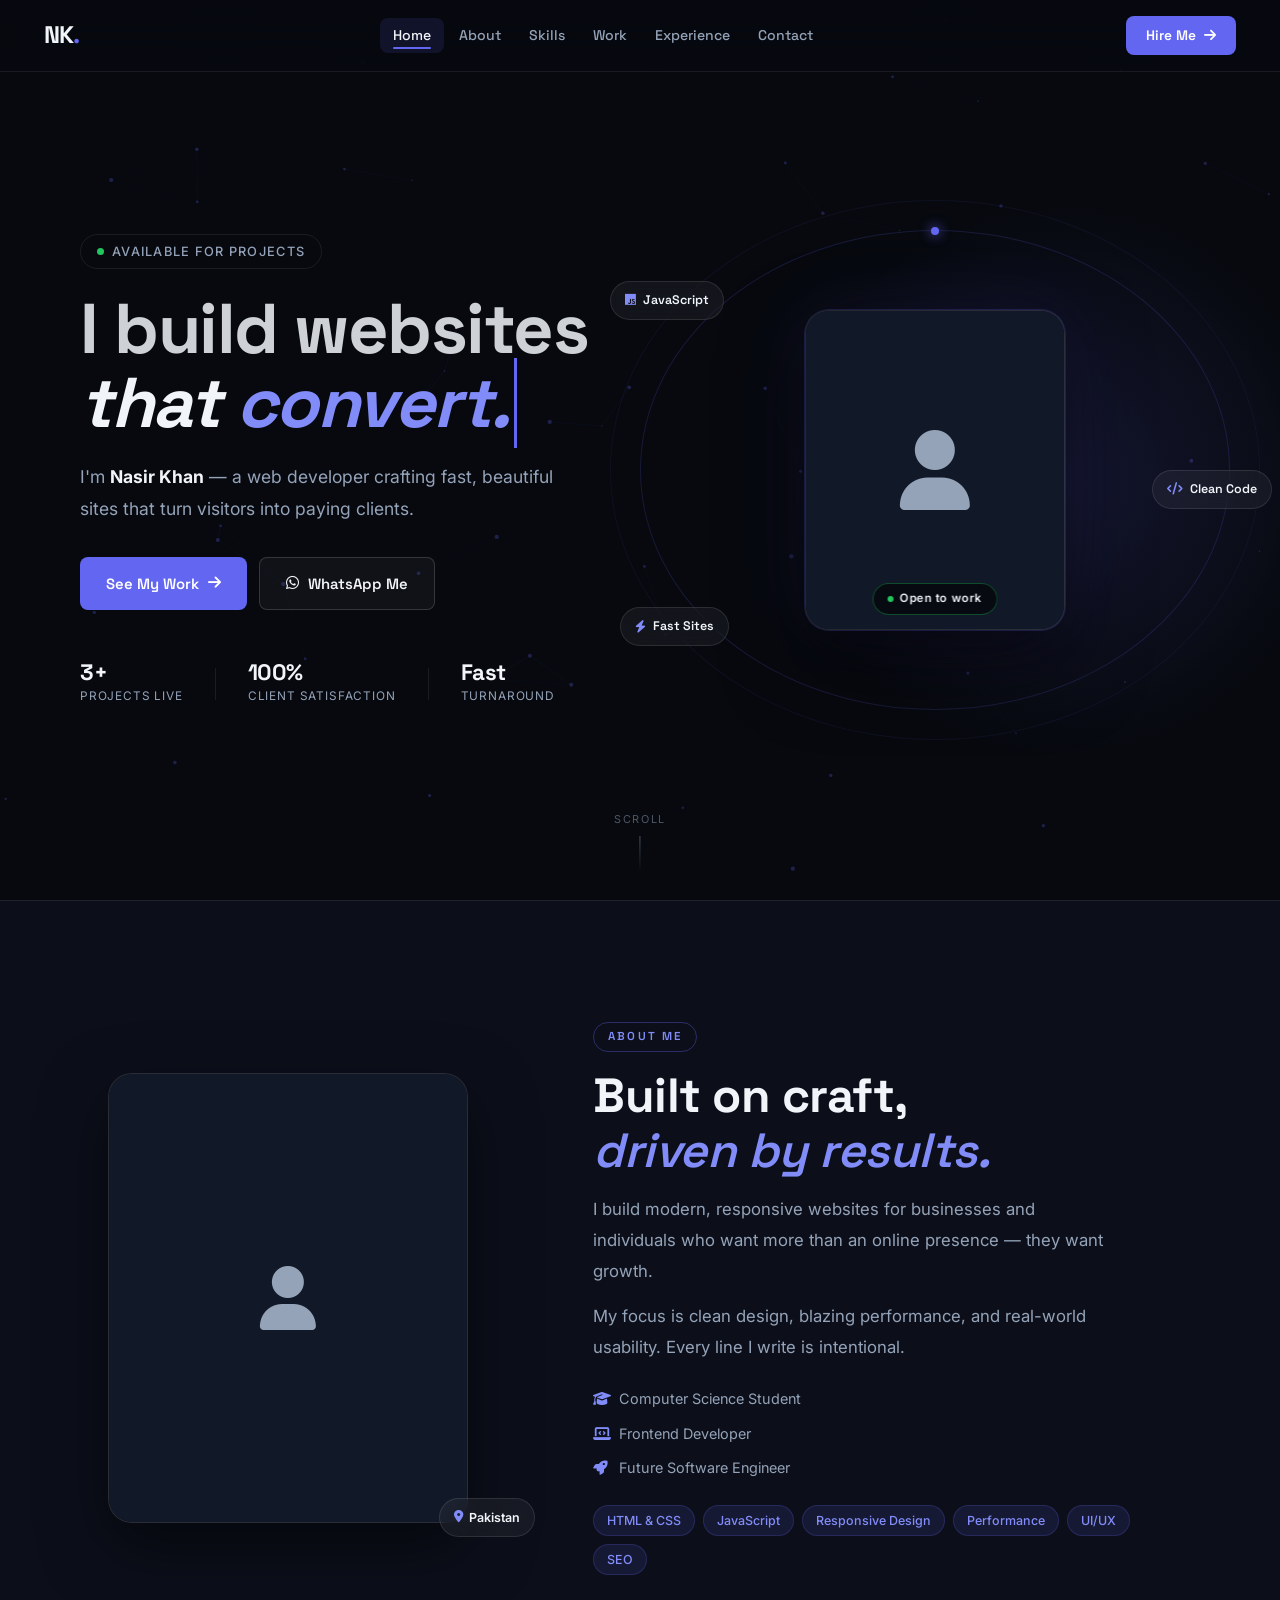
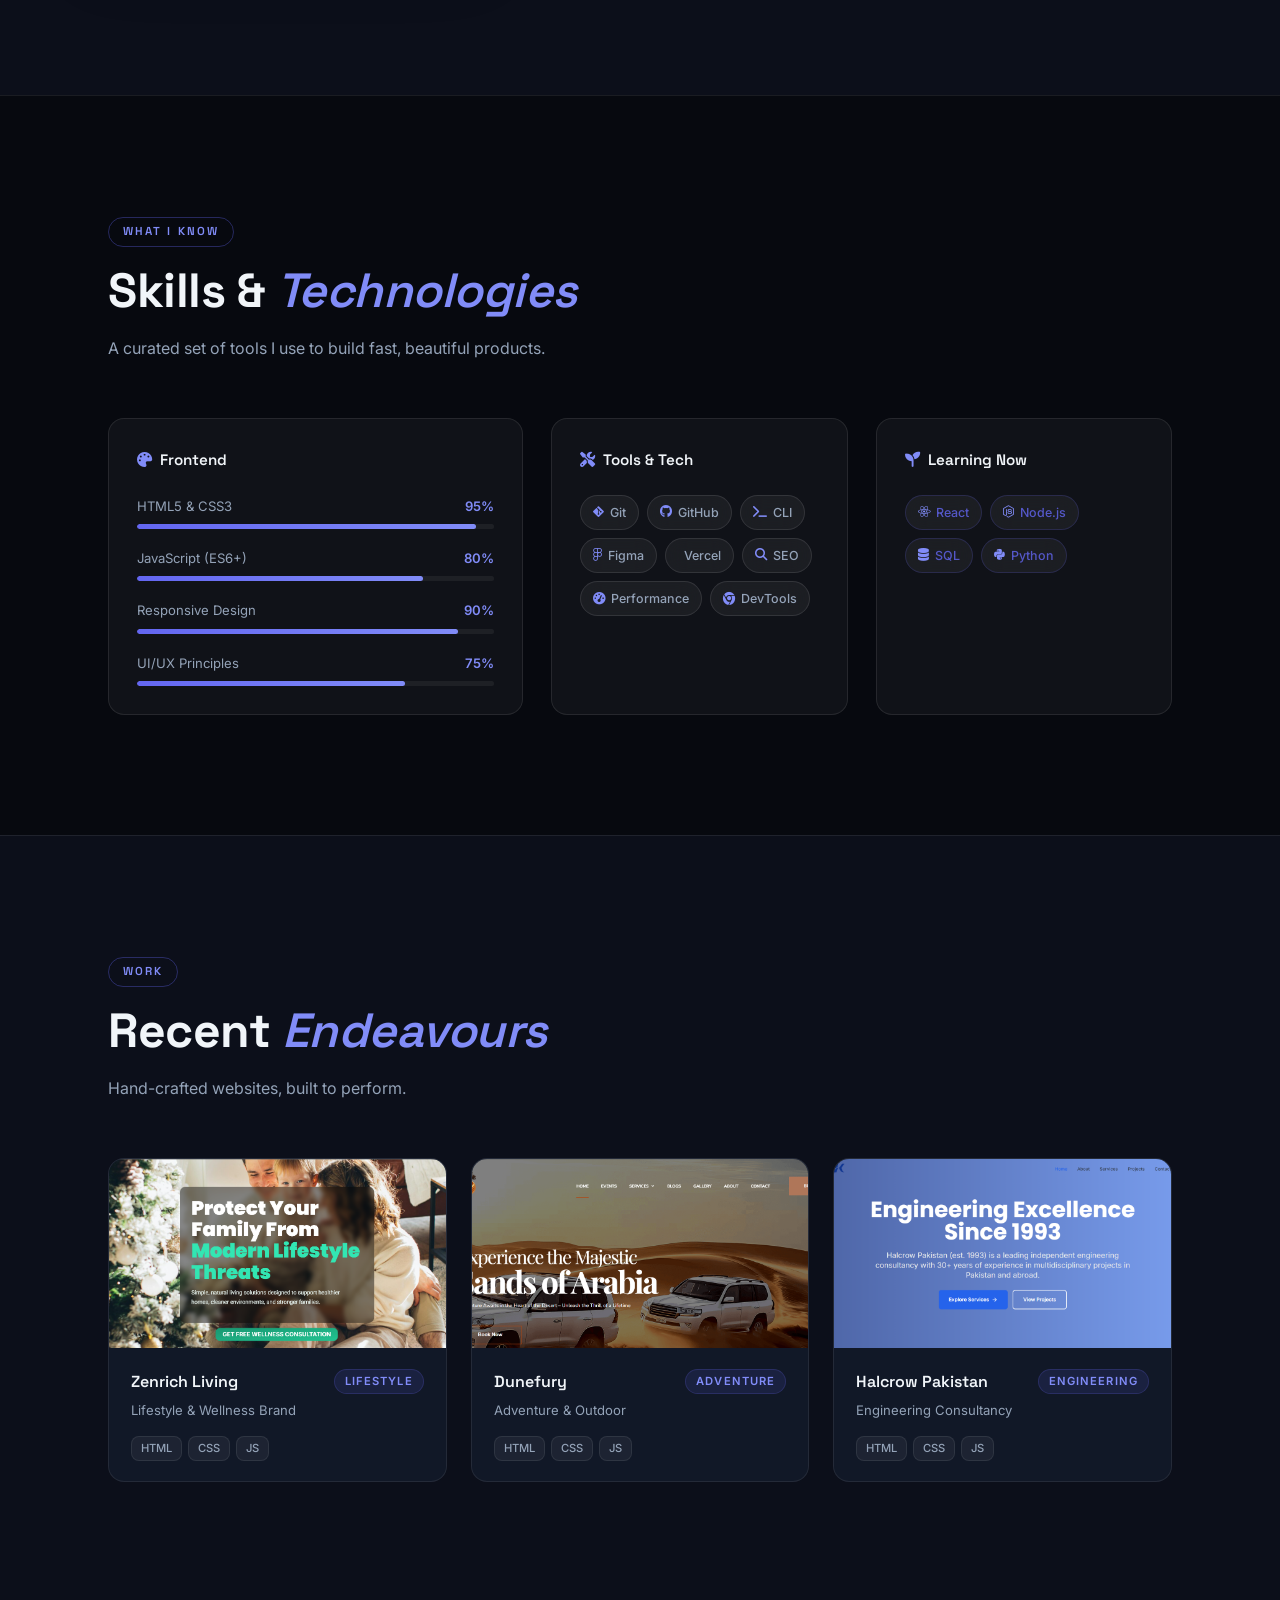
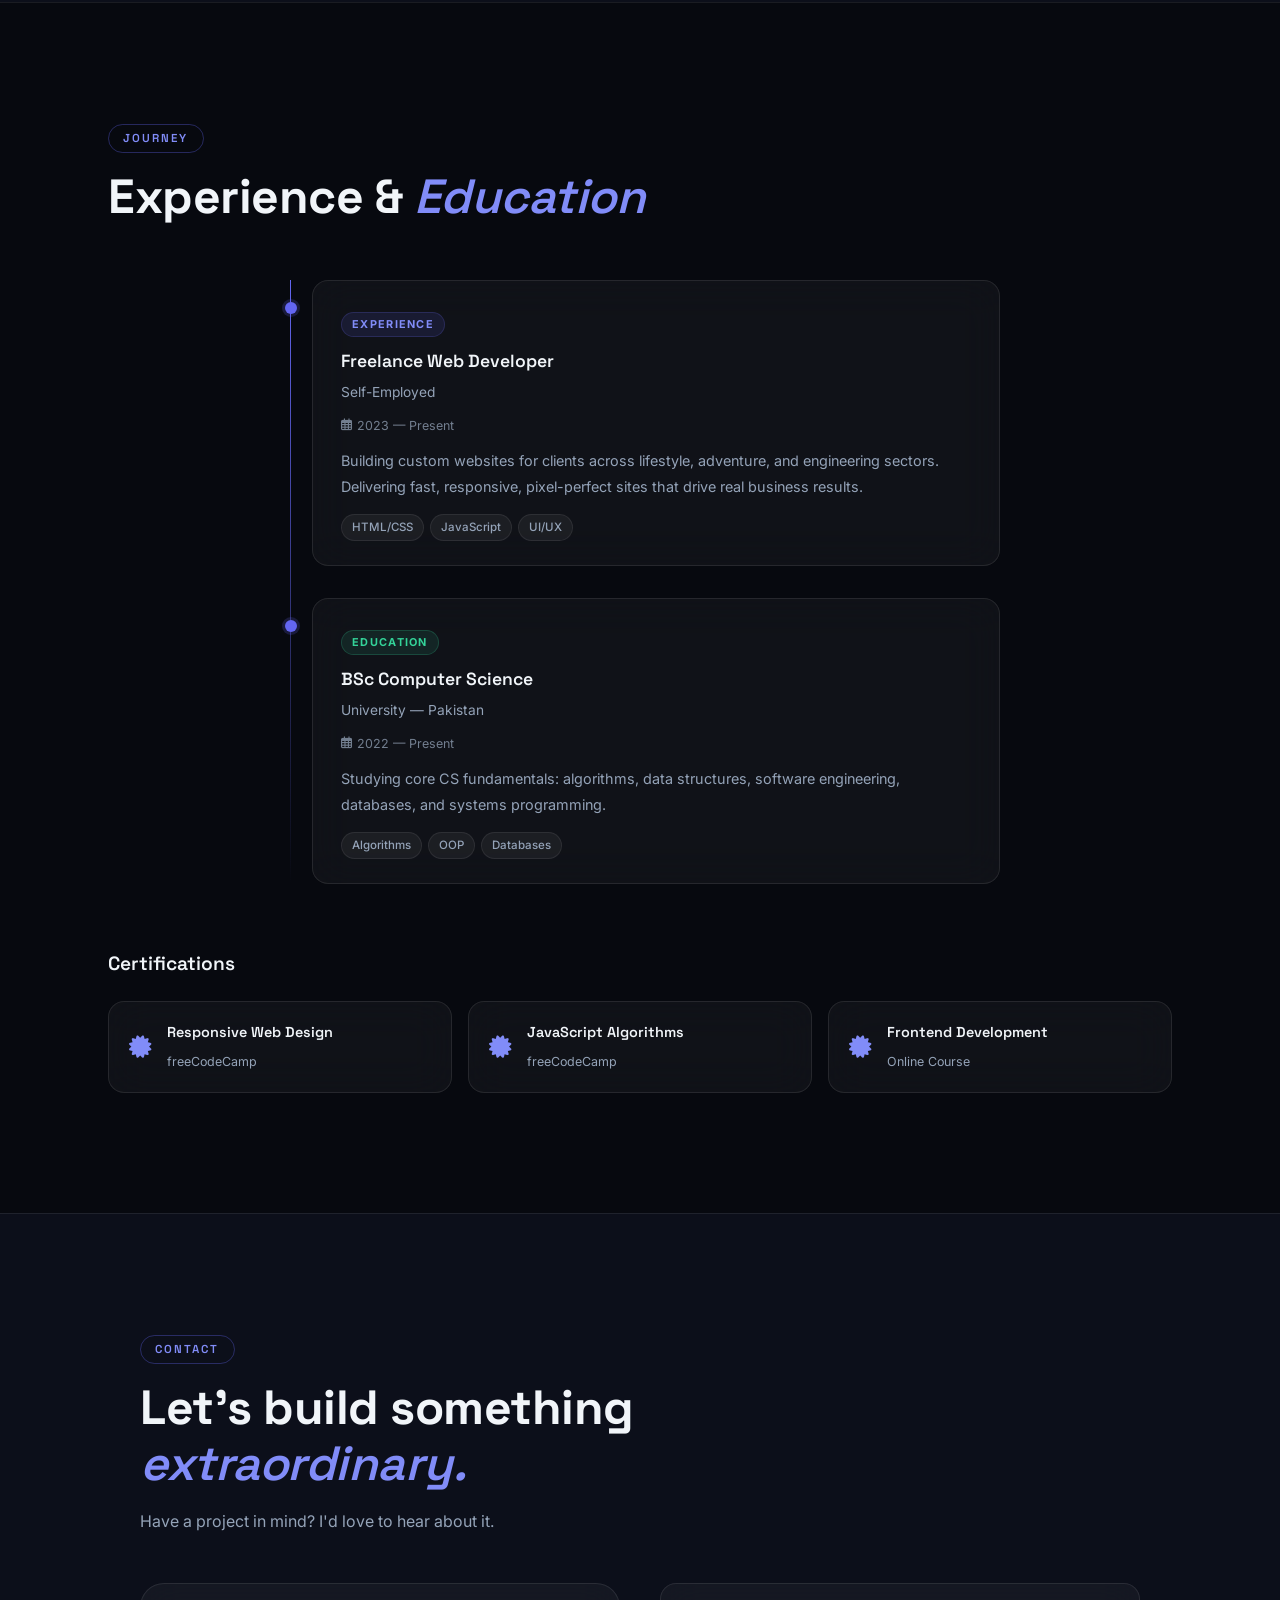
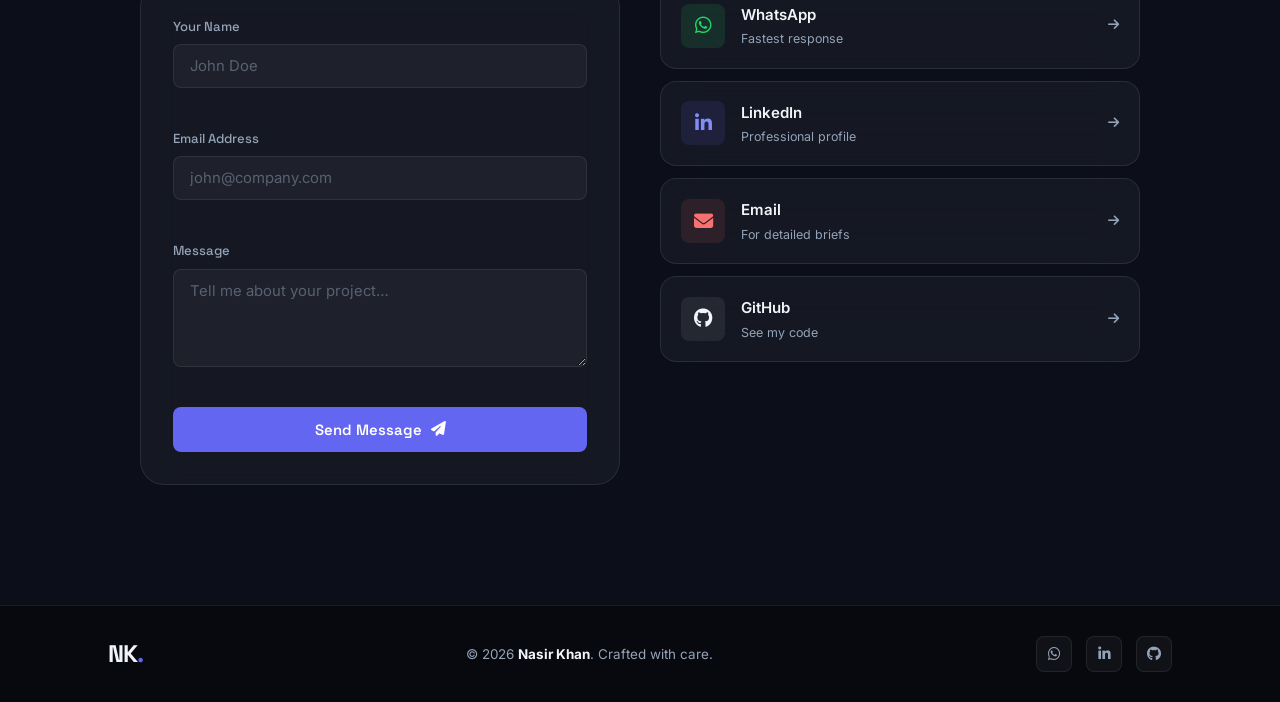
==== index.html @ 1d6c0aa4 "Update print statement from 'Hello' to 'Goodbye'" ====
<!DOCTYPE html>
<html lang="en">
<head>
    <meta charset="UTF-8">
    <meta name="viewport" content="width=device-width, initial-scale=1.0">
    <meta name="description" content="Nasir Khan — Web Developer crafting fast, beautiful websites that convert visitors into clients.">
    <title>Nasir Khan | Web Developer</title>

    <!-- Fonts -->
    <link rel="preconnect" href="https://fonts.googleapis.com">
    <link rel="preconnect" href="https://fonts.gstatic.com" crossorigin>
    <link href="https://fonts.googleapis.com/css2?family=Space+Grotesk:wght@300;400;500;600;700&family=Inter:wght@300;400;500;600&display=swap" rel="stylesheet">

    <!-- Icons -->
    <link rel="stylesheet" href="https://cdnjs.cloudflare.com/ajax/libs/font-awesome/6.5.1/css/all.min.css">

    <link rel="stylesheet" href="style.css">
</head>
<body>

<!-- ============================================================
     CURSOR GLOW
     ============================================================ -->
<div class="cursor-glow" id="cursor-glow"></div>

<!-- ============================================================
     NAVBAR
     ============================================================ -->
<header class="navbar" id="navbar" role="banner">
    <a href="#home" class="logo" aria-label="Nasir Khan — Home">NK<span>.</span></a>

    <nav class="nav-links" id="nav-links" role="navigation" aria-label="Main navigation">
        <a href="#home"           class="nav-link" data-section="home">Home</a>
        <a href="#about"          class="nav-link" data-section="about">About</a>
        <a href="#skills"         class="nav-link" data-section="skills">Skills</a>
        <a href="#work"           class="nav-link" data-section="work">Work</a>
        <a href="#experience"     class="nav-link" data-section="experience">Experience</a>
        <a href="#contact"        class="nav-link" data-section="contact">Contact</a>
    </nav>

    <div class="nav-right">
        <a href="https://wa.me/923450613910" target="_blank" rel="noopener" class="btn-nav">
            Hire Me <i class="fas fa-arrow-right" aria-hidden="true"></i>
        </a>
        <button class="hamburger" id="hamburger" aria-label="Toggle menu" aria-expanded="false" aria-controls="nav-links">
            <span></span><span></span><span></span>
        </button>
    </div>
</header>

<!-- Mobile nav overlay -->
<div class="nav-overlay" id="nav-overlay" aria-hidden="true"></div>

<!-- ============================================================
     HERO
     ============================================================ -->
<section id="home" class="hero" aria-label="Introduction">
    <canvas id="hero-canvas" aria-hidden="true"></canvas>

    <!-- Left: copy -->
    <div class="hero-content">
        <p class="hero-eyebrow reveal-hero">
            <span class="eyebrow-dot" aria-hidden="true"></span>
            Available for projects
        </p>

        <h1 class="hero-title reveal-hero">
            <span class="hero-line-top">I build websites</span>
            <span class="hero-line-accent">that <span id="typed-word" aria-live="polite">convert.</span></span>
        </h1>

        <p class="hero-sub reveal-hero">
            I'm <strong>Nasir Khan</strong> — a web developer crafting fast, 
            beautiful sites that turn visitors into paying clients.
        </p>

        <div class="hero-buttons reveal-hero">
            <a href="#work" class="btn btn-primary magnetic">
                <span>See My Work</span>
                <i class="fas fa-arrow-right" aria-hidden="true"></i>
            </a>
            <a href="https://wa.me/923450613910" target="_blank" rel="noopener" class="btn btn-ghost magnetic">
                <i class="fab fa-whatsapp" aria-hidden="true"></i>
                <span>WhatsApp Me</span>
            </a>
        </div>

        <div class="hero-stats reveal-hero">
            <div class="stat">
                <strong class="counter" data-target="3">0</strong>
                <span>Projects Live</span>
            </div>
            <div class="stat-divider" aria-hidden="true"></div>
            <div class="stat">
                <strong>100%</strong>
                <span>Client Satisfaction</span>
            </div>
            <div class="stat-divider" aria-hidden="true"></div>
            <div class="stat">
                <strong>Fast</strong>
                <span>Turnaround</span>
            </div>
        </div>
    </div>

    <!-- Right: profile card -->
    <div class="hero-visual reveal-hero-right">
        <div class="profile-ring" aria-hidden="true">
            <div class="ring ring-1"></div>
            <div class="ring ring-2"></div>
        </div>
        <div class="profile-card glass">
            <!-- Replace 'profile.jpg' with your actual image filename -->
            <img src="profile.jpg" alt="Nasir Khan — Web Developer" class="profile-img" onerror="this.style.display='none'; this.nextElementSibling.style.display='flex';">
            <div class="profile-placeholder" aria-hidden="true"><i class="fas fa-user"></i></div>
            <div class="profile-badge">
                <span class="badge-dot"></span>
                Open to work
            </div>
        </div>
        <!-- Floating chips -->
        <div class="float-chip chip-1 glass-chip"><i class="fab fa-js" aria-hidden="true"></i> JavaScript</div>
        <div class="float-chip chip-2 glass-chip"><i class="fas fa-code" aria-hidden="true"></i> Clean Code</div>
        <div class="float-chip chip-3 glass-chip"><i class="fas fa-bolt" aria-hidden="true"></i> Fast Sites</div>
    </div>

    <a href="#about" class="hero-scroll-hint" aria-label="Scroll to about section">
        <span>Scroll</span>
        <div class="scroll-line" aria-hidden="true"></div>
    </a>
</section>

<!-- ============================================================
     ABOUT
     ============================================================ -->
<section id="about" class="about-section" aria-label="About Nasir Khan">
    <div class="container">
        <div class="about-grid">
            <!-- Image side -->
            <div class="about-visual reveal">
                <div class="about-img-wrap glass">
                    <img src="profile.jpg" alt="Nasir Khan" class="about-img" onerror="this.style.display='none'; this.nextElementSibling.style.display='flex';">
                    <div class="profile-placeholder large" aria-hidden="true"><i class="fas fa-user"></i></div>
                </div>
                <div class="about-img-tag glass-chip">
                    <i class="fas fa-map-marker-alt" aria-hidden="true"></i> Pakistan
                </div>
            </div>

            <!-- Text side -->
            <div class="about-text reveal">
                <span class="eyebrow-label">About Me</span>
                <h2 class="sec-title">Built on craft,<br><em>driven by results.</em></h2>
                <p>I build modern, responsive websites for businesses and individuals who want more than an online presence — they want growth.</p>
                <p>My focus is clean design, blazing performance, and real-world usability. Every line I write is intentional.</p>

                <div class="about-facts">
                    <div class="fact-item">
                        <i class="fas fa-graduation-cap" aria-hidden="true"></i>
                        <span>Computer Science Student</span>
                    </div>
                    <div class="fact-item">
                        <i class="fas fa-laptop-code" aria-hidden="true"></i>
                        <span>Frontend Developer</span>
                    </div>
                    <div class="fact-item">
                        <i class="fas fa-rocket" aria-hidden="true"></i>
                        <span>Future Software Engineer</span>
                    </div>
                </div>

                <div class="skill-pills">
                    <span>HTML & CSS</span>
                    <span>JavaScript</span>
                    <span>Responsive Design</span>
                    <span>Performance</span>
                    <span>UI/UX</span>
                    <span>SEO</span>
                </div>
            </div>
        </div>
    </div>
</section>

<!-- ============================================================
     SKILLS
     ============================================================ -->
<section id="skills" class="skills-section" aria-label="Skills">
    <div class="container">
        <div class="section-header reveal">
            <span class="eyebrow-label">What I Know</span>
            <h2 class="sec-title">Skills & <em>Technologies</em></h2>
            <p class="sec-sub">A curated set of tools I use to build fast, beautiful products.</p>
        </div>

        <div class="skills-categories">
            <!-- Frontend -->
            <div class="skill-category reveal">
                <h3 class="skill-cat-title">
                    <i class="fas fa-palette" aria-hidden="true"></i> Frontend
                </h3>
                <div class="skill-bars">
                    <div class="skill-bar-item">
                        <div class="skill-bar-label"><span>HTML5 &amp; CSS3</span><span class="skill-pct">95%</span></div>
                        <div class="skill-track"><div class="skill-fill" data-pct="95"></div></div>
                    </div>
                    <div class="skill-bar-item">
                        <div class="skill-bar-label"><span>JavaScript (ES6+)</span><span class="skill-pct">80%</span></div>
                        <div class="skill-track"><div class="skill-fill" data-pct="80"></div></div>
                    </div>
                    <div class="skill-bar-item">
                        <div class="skill-bar-label"><span>Responsive Design</span><span class="skill-pct">90%</span></div>
                        <div class="skill-track"><div class="skill-fill" data-pct="90"></div></div>
                    </div>
                    <div class="skill-bar-item">
                        <div class="skill-bar-label"><span>UI/UX Principles</span><span class="skill-pct">75%</span></div>
                        <div class="skill-track"><div class="skill-fill" data-pct="75"></div></div>
                    </div>
                </div>
            </div>

            <!-- Tools & Technologies -->
            <div class="skill-category reveal">
                <h3 class="skill-cat-title">
                    <i class="fas fa-tools" aria-hidden="true"></i> Tools &amp; Tech
                </h3>
                <div class="skill-chips-grid">
                    <div class="skill-chip glass-chip"><i class="fab fa-git-alt" aria-hidden="true"></i> Git</div>
                    <div class="skill-chip glass-chip"><i class="fab fa-github" aria-hidden="true"></i> GitHub</div>
                    <div class="skill-chip glass-chip"><i class="fas fa-terminal" aria-hidden="true"></i> CLI</div>
                    <div class="skill-chip glass-chip"><i class="fab fa-figma" aria-hidden="true"></i> Figma</div>
                    <div class="skill-chip glass-chip"><i class="fab fa-vercel" aria-hidden="true"></i> Vercel</div>
                    <div class="skill-chip glass-chip"><i class="fas fa-search" aria-hidden="true"></i> SEO</div>
                    <div class="skill-chip glass-chip"><i class="fas fa-tachometer-alt" aria-hidden="true"></i> Performance</div>
                    <div class="skill-chip glass-chip"><i class="fab fa-chrome" aria-hidden="true"></i> DevTools</div>
                </div>
            </div>

            <!-- Currently Learning -->
            <div class="skill-category reveal">
                <h3 class="skill-cat-title">
                    <i class="fas fa-seedling" aria-hidden="true"></i> Learning Now
                </h3>
                <div class="skill-chips-grid">
                    <div class="skill-chip glass-chip learning"><i class="fab fa-react" aria-hidden="true"></i> React</div>
                    <div class="skill-chip glass-chip learning"><i class="fab fa-node-js" aria-hidden="true"></i> Node.js</div>
                    <div class="skill-chip glass-chip learning"><i class="fas fa-database" aria-hidden="true"></i> SQL</div>
                    <div class="skill-chip glass-chip learning"><i class="fab fa-python" aria-hidden="true"></i> Python</div>
                </div>
            </div>
        </div>
    </div>
</section>

<!-- ============================================================
     WORK / PROJECTS
     ============================================================ -->
<section id="work" class="work-section" aria-label="Projects">
    <div class="container">
        <div class="section-header reveal">
            <span class="eyebrow-label">Work</span>
            <h2 class="sec-title">Recent <em>Endeavours</em></h2>
            <p class="sec-sub">Hand-crafted websites, built to perform.</p>
        </div>

        <div class="projects-grid">

            <a href="https://zenrichliving.com/" target="_blank" rel="noopener" class="project-card reveal" aria-label="Zenrich Living — Lifestyle & Wellness Brand">
                <div class="project-img-wrap">
                    <img src="zenrichliving.png" alt="Zenrich Living website screenshot" loading="lazy">
                    <div class="project-overlay" aria-hidden="true">
                        <span class="visit-label">Visit Site <i class="fas fa-arrow-up-right-from-square"></i></span>
                    </div>
                </div>
                <div class="project-meta">
                    <div class="project-meta-top">
                        <h3>Zenrich Living</h3>
                        <span class="project-tag">Lifestyle</span>
                    </div>
                    <p>Lifestyle &amp; Wellness Brand</p>
                    <div class="project-links">
                        <span class="project-tech">HTML</span>
                        <span class="project-tech">CSS</span>
                        <span class="project-tech">JS</span>
                    </div>
                </div>
            </a>

            <a href="https://dunefury.com/" target="_blank" rel="noopener" class="project-card reveal" aria-label="Dunefury — Adventure & Outdoor">
                <div class="project-img-wrap">
                    <img src="dunefurry.png" alt="Dunefury website screenshot" loading="lazy">
                    <div class="project-overlay" aria-hidden="true">
                        <span class="visit-label">Visit Site <i class="fas fa-arrow-up-right-from-square"></i></span>
                    </div>
                </div>
                <div class="project-meta">
                    <div class="project-meta-top">
                        <h3>Dunefury</h3>
                        <span class="project-tag">Adventure</span>
                    </div>
                    <p>Adventure &amp; Outdoor</p>
                    <div class="project-links">
                        <span class="project-tech">HTML</span>
                        <span class="project-tech">CSS</span>
                        <span class="project-tech">JS</span>
                    </div>
                </div>
            </a>

            <a href="https://halcrow-pakistan.vercel.app/" target="_blank" rel="noopener" class="project-card reveal" aria-label="Halcrow Pakistan — Engineering Consultancy">
                <div class="project-img-wrap">
                    <img src="halcrow.png" alt="Halcrow Pakistan website screenshot" loading="lazy">
                    <div class="project-overlay" aria-hidden="true">
                        <span class="visit-label">Visit Site <i class="fas fa-arrow-up-right-from-square"></i></span>
                    </div>
                </div>
                <div class="project-meta">
                    <div class="project-meta-top">
                        <h3>Halcrow Pakistan</h3>
                        <span class="project-tag">Engineering</span>
                    </div>
                    <p>Engineering Consultancy</p>
                    <div class="project-links">
                        <span class="project-tech">HTML</span>
                        <span class="project-tech">CSS</span>
                        <span class="project-tech">JS</span>
                    </div>
                </div>
            </a>

        </div>
    </div>
</section>

<!-- ============================================================
     EXPERIENCE / EDUCATION
     ============================================================ -->
<section id="experience" class="experience-section" aria-label="Experience and Education">
    <div class="container">
        <div class="section-header reveal">
            <span class="eyebrow-label">Journey</span>
            <h2 class="sec-title">Experience &amp; <em>Education</em></h2>
        </div>

        <div class="timeline">

            <!-- Experience items -->
            <div class="timeline-item reveal">
                <div class="timeline-dot" aria-hidden="true"></div>
                <div class="timeline-card glass">
                    <span class="timeline-type">Experience</span>
                    <h3>Freelance Web Developer</h3>
                    <span class="timeline-place">Self-Employed</span>
                    <span class="timeline-date"><i class="far fa-calendar-alt" aria-hidden="true"></i> 2023 — Present</span>
                    <p>Building custom websites for clients across lifestyle, adventure, and engineering sectors. Delivering fast, responsive, pixel-perfect sites that drive real business results.</p>
                    <div class="timeline-tags">
                        <span>HTML/CSS</span><span>JavaScript</span><span>UI/UX</span>
                    </div>
                </div>
            </div>

            <!-- Education items -->
            <div class="timeline-item reveal">
                <div class="timeline-dot" aria-hidden="true"></div>
                <div class="timeline-card glass">
                    <span class="timeline-type edu">Education</span>
                    <h3>BSc Computer Science</h3>
                    <span class="timeline-place">University — Pakistan</span>
                    <span class="timeline-date"><i class="far fa-calendar-alt" aria-hidden="true"></i> 2022 — Present</span>
                    <p>Studying core CS fundamentals: algorithms, data structures, software engineering, databases, and systems programming.</p>
                    <div class="timeline-tags">
                        <span>Algorithms</span><span>OOP</span><span>Databases</span>
                    </div>
                </div>
            </div>

        </div>

        <!-- Certifications -->
        <div class="certs-block">
            <h3 class="certs-title reveal">Certifications</h3>
            <div class="certs-grid">
                <div class="cert-card glass reveal">
                    <i class="fas fa-certificate cert-icon" aria-hidden="true"></i>
                    <div>
                        <strong>Responsive Web Design</strong>
                        <span>freeCodeCamp</span>
                    </div>
                </div>
                <div class="cert-card glass reveal">
                    <i class="fas fa-certificate cert-icon" aria-hidden="true"></i>
                    <div>
                        <strong>JavaScript Algorithms</strong>
                        <span>freeCodeCamp</span>
                    </div>
                </div>
                <div class="cert-card glass reveal">
                    <i class="fas fa-certificate cert-icon" aria-hidden="true"></i>
                    <div>
                        <strong>Frontend Development</strong>
                        <span>Online Course</span>
                    </div>
                </div>
            </div>
        </div>
    </div>
</section>

<!-- ============================================================
     CONTACT
     ============================================================ -->
<section id="contact" class="contact-section" aria-label="Contact">
    <div class="container">
        <div class="contact-inner">
            <div class="reveal">
                <span class="eyebrow-label">Contact</span>
                <h2 class="sec-title">Let's build something<br><em>extraordinary.</em></h2>
                <p class="sec-sub">Have a project in mind? I'd love to hear about it.</p>
            </div>

            <div class="contact-grid">
                <!-- Contact form -->
                <div class="contact-form-wrap reveal">
                    <div class="contact-form glass">
                        <div class="form-group">
                            <label for="name">Your Name</label>
                            <input type="text" id="name" name="name" placeholder="John Doe" autocomplete="name">
                            <span class="form-err" id="name-err" role="alert" aria-live="polite"></span>
                        </div>
                        <div class="form-group">
                            <label for="email">Email Address</label>
                            <input type="email" id="email" name="email" placeholder="john@company.com" autocomplete="email">
                            <span class="form-err" id="email-err" role="alert" aria-live="polite"></span>
                        </div>
                        <div class="form-group">
                            <label for="message">Message</label>
                            <textarea id="message" name="message" rows="4" placeholder="Tell me about your project…"></textarea>
                            <span class="form-err" id="msg-err" role="alert" aria-live="polite"></span>
                        </div>
                        <button type="button" class="btn btn-primary btn-full magnetic" id="send-btn">
                            <span>Send Message</span>
                            <i class="fas fa-paper-plane" aria-hidden="true"></i>
                        </button>
                        <p class="form-note" id="form-success" aria-live="polite" style="display:none;">
                            <i class="fas fa-check-circle" aria-hidden="true"></i> Message noted! I'll reach out via WhatsApp or email.
                        </p>
                    </div>
                </div>

                <!-- Contact cards -->
                <div class="contact-cards reveal">
                    <a href="https://wa.me/923450613910" target="_blank" rel="noopener" class="contact-card glass magnetic" aria-label="Contact via WhatsApp">
                        <div class="contact-icon wa"><i class="fab fa-whatsapp" aria-hidden="true"></i></div>
                        <div class="contact-text">
                            <strong>WhatsApp</strong>
                            <span>Fastest response</span>
                        </div>
                        <i class="fas fa-arrow-right contact-arrow" aria-hidden="true"></i>
                    </a>

                    <a href="https://www.linkedin.com/in/hafiz-nasir-mahmood-09162a293" target="_blank" rel="noopener" class="contact-card glass magnetic" aria-label="LinkedIn profile">
                        <div class="contact-icon li"><i class="fab fa-linkedin-in" aria-hidden="true"></i></div>
                        <div class="contact-text">
                            <strong>LinkedIn</strong>
                            <span>Professional profile</span>
                        </div>
                        <i class="fas fa-arrow-right contact-arrow" aria-hidden="true"></i>
                    </a>

                    <a href="mailto:your@email.com" class="contact-card glass magnetic" aria-label="Send email">
                        <div class="contact-icon em"><i class="fas fa-envelope" aria-hidden="true"></i></div>
                        <div class="contact-text">
                            <strong>Email</strong>
                            <span>For detailed briefs</span>
                        </div>
                        <i class="fas fa-arrow-right contact-arrow" aria-hidden="true"></i>
                    </a>

                    <a href="https://github.com/" target="_blank" rel="noopener" class="contact-card glass magnetic" aria-label="GitHub profile">
                        <div class="contact-icon gh"><i class="fab fa-github" aria-hidden="true"></i></div>
                        <div class="contact-text">
                            <strong>GitHub</strong>
                            <span>See my code</span>
                        </div>
                        <i class="fas fa-arrow-right contact-arrow" aria-hidden="true"></i>
                    </a>
                </div>
            </div>
        </div>
    </div>
</section>

<!-- ============================================================
     FOOTER
     ============================================================ -->
<footer class="footer" role="contentinfo">
    <div class="container footer-inner">
        <a href="#home" class="logo" aria-label="Back to top">NK<span>.</span></a>
        <p>© 2026 <strong>Nasir Khan</strong>. Crafted with care.</p>
        <div class="footer-socials">
            <a href="https://wa.me/923450613910" target="_blank" rel="noopener" aria-label="WhatsApp"><i class="fab fa-whatsapp"></i></a>
            <a href="https://www.linkedin.com/in/hafiz-nasir-mahmood-09162a293" target="_blank" rel="noopener" aria-label="LinkedIn"><i class="fab fa-linkedin-in"></i></a>
            <a href="https://github.com/" target="_blank" rel="noopener" aria-label="GitHub"><i class="fab fa-github"></i></a>
        </div>
    </div>
</footer>

<!-- Back to top -->
<button class="back-top" id="back-top" aria-label="Back to top" title="Back to top">
    <i class="fas fa-arrow-up" aria-hidden="true"></i>
</button>

<script src="script.js"></script>
</body>
</html>
---- style.css ----
/* ============================================================
   NASIR KHAN — PORTFOLIO CSS
   Premium redesign — Space Grotesk + Inter, Indigo accent
   ============================================================ */

/* ===== RESET ===== */
*, *::before, *::after {
    margin: 0; padding: 0;
    box-sizing: border-box;
}

/* ===== DESIGN TOKENS ===== */
:root {
    /* Colors */
    --bg:          #07090f;
    --bg-mid:      #0c0f1a;
    --bg-card:     #111827;
    --accent:      #6366f1;          /* indigo — distinctive, techy */
    --accent-2:    #818cf8;          /* lighter indigo */
    --accent-dim:  rgba(99,102,241,0.12);
    --accent-glow: rgba(99,102,241,0.25);
    --green:       #22c55e;
    --white:       #f1f5f9;
    --muted:       #94a3b8;
    --border:      rgba(255,255,255,0.08);
    --border-hover:rgba(99,102,241,0.35);

    /* Glass */
    --glass-bg:    rgba(255,255,255,0.04);
    --glass-border:rgba(255,255,255,0.09);

    /* Typography */
    --font-d:  'Space Grotesk', sans-serif;
    --font-b:  'Inter', sans-serif;

    /* Radius */
    --r-sm:  8px;
    --r-md:  16px;
    --r-lg:  24px;

    /* Easing */
    --ease:  cubic-bezier(0.16, 1, 0.3, 1);

    /* Nav height */
    --nav-h: 72px;
}

/* ===== BASE ===== */
html { scroll-behavior: smooth; }

body {
    font-family: var(--font-b);
    background: var(--bg);
    color: var(--white);
    line-height: 1.7;
    overflow-x: hidden;
    -webkit-font-smoothing: antialiased;
}

a { text-decoration: none; color: inherit; }
img { display: block; max-width: 100%; }

/* ===== CURSOR GLOW ===== */
.cursor-glow {
    position: fixed;
    width: 480px;
    height: 480px;
    border-radius: 50%;
    background: radial-gradient(circle, rgba(99,102,241,0.10) 0%, transparent 70%);
    pointer-events: none;
    transform: translate(-50%, -50%);
    transition: left 0.12s ease, top 0.12s ease;
    z-index: 0;
    mix-blend-mode: screen;
}

/* ===== CONTAINER ===== */
.container {
    max-width: 1120px;
    margin: 0 auto;
    padding: 0 28px;
}

/* ===== GLASS UTILITY ===== */
.glass {
    background: var(--glass-bg);
    border: 1px solid var(--glass-border);
    backdrop-filter: blur(20px);
    -webkit-backdrop-filter: blur(20px);
}

.glass-chip {
    background: rgba(255,255,255,0.05);
    border: 1px solid rgba(255,255,255,0.1);
    backdrop-filter: blur(12px);
    -webkit-backdrop-filter: blur(12px);
}

/* ===== SHARED LABELS ===== */
.eyebrow-label {
    display: inline-block;
    font-family: var(--font-d);
    font-size: 0.72rem;
    font-weight: 600;
    letter-spacing: 0.18em;
    text-transform: uppercase;
    color: var(--accent-2);
    border: 1px solid rgba(99,102,241,0.35);
    padding: 4px 14px;
    border-radius: 100px;
    margin-bottom: 16px;
}

/* ===== SHARED HEADINGS ===== */
.sec-title {
    font-family: var(--font-d);
    font-size: clamp(2rem, 4vw, 3rem);
    font-weight: 700;
    line-height: 1.15;
    color: var(--white);
    margin-bottom: 16px;
    letter-spacing: -0.5px;
}

.sec-title em {
    font-style: italic;
    color: var(--accent-2);
    font-weight: 600;
}

.sec-sub {
    font-size: 1rem;
    color: var(--muted);
    max-width: 540px;
    line-height: 1.75;
}

.section-header {
    margin-bottom: 56px;
}

/* ===== BUTTONS ===== */
.btn {
    display: inline-flex;
    align-items: center;
    gap: 9px;
    padding: 13px 26px;
    border-radius: var(--r-sm);
    font-family: var(--font-d);
    font-size: 0.93rem;
    font-weight: 600;
    cursor: pointer;
    border: none;
    transition: transform 0.25s var(--ease), box-shadow 0.25s, background 0.2s;
    position: relative;
    overflow: hidden;
}

/* Ripple effect */
.btn::after {
    content: '';
    position: absolute;
    inset: 0;
    background: rgba(255,255,255,0.08);
    opacity: 0;
    transition: opacity 0.2s;
}
.btn:active::after { opacity: 1; }

.btn-primary {
    background: var(--accent);
    color: #fff;
}
.btn-primary:hover {
    background: #4f46e5;
    transform: translateY(-3px);
    box-shadow: 0 12px 32px var(--accent-glow);
}

.btn-ghost {
    border: 1.5px solid rgba(255,255,255,0.15);
    color: var(--white);
    background: rgba(255,255,255,0.04);
}
.btn-ghost:hover {
    border-color: var(--accent);
    background: var(--accent-dim);
    transform: translateY(-3px);
}

.btn-full { width: 100%; justify-content: center; }

/* ===== SCROLL REVEAL ===== */
.reveal {
    transition: opacity 0.8s var(--ease), transform 0.8s var(--ease);
}
.reveal.hidden {
    opacity: 0;
    transform: translateY(36px);
}
.reveal.visible {
    opacity: 1 !important;
    transform: translateY(0) !important;
}

/* Hero reveal variants */
.reveal-hero {
    opacity: 0;
    transform: translateY(24px);
    transition: opacity 0.7s var(--ease), transform 0.7s var(--ease);
}
.reveal-hero.visible {
    opacity: 1;
    transform: none;
}
.reveal-hero:nth-child(1) { transition-delay: 0.1s; }
.reveal-hero:nth-child(2) { transition-delay: 0.2s; }
.reveal-hero:nth-child(3) { transition-delay: 0.35s; }
.reveal-hero:nth-child(4) { transition-delay: 0.5s; }
.reveal-hero:nth-child(5) { transition-delay: 0.65s; }

.reveal-hero-right {
    opacity: 0;
    transform: translateX(32px);
    transition: opacity 0.9s var(--ease) 0.3s, transform 0.9s var(--ease) 0.3s;
}
.reveal-hero-right.visible {
    opacity: 1;
    transform: none;
}

/* ===================================================================
   NAVBAR
   =================================================================== */
.navbar {
    position: fixed;
    top: 0; left: 0; right: 0;
    z-index: 900;
    height: var(--nav-h);
    display: flex;
    align-items: center;
    justify-content: space-between;
    padding: 0 44px;
    background: rgba(7,9,15,0.80);
    backdrop-filter: blur(20px);
    -webkit-backdrop-filter: blur(20px);
    border-bottom: 1px solid var(--border);
    transition: height 0.3s var(--ease), background 0.3s, padding 0.3s;
}

.navbar.scrolled {
    height: 60px;
    background: rgba(7,9,15,0.97);
}

.logo {
    font-family: var(--font-d);
    font-size: 1.5rem;
    font-weight: 700;
    color: var(--white);
    letter-spacing: -1px;
    flex-shrink: 0;
}
.logo span { color: var(--accent); }

.nav-links {
    display: flex;
    align-items: center;
    gap: 2px;
}

.nav-link {
    font-family: var(--font-d);
    font-size: 0.88rem;
    font-weight: 500;
    color: var(--muted);
    padding: 6px 13px;
    border-radius: var(--r-sm);
    position: relative;
    transition: color 0.2s, background 0.2s;
}

.nav-link::after {
    content: '';
    position: absolute;
    bottom: 4px; left: 13px; right: 13px;
    height: 2px;
    background: var(--accent);
    border-radius: 2px;
    transform: scaleX(0);
    transition: transform 0.25s var(--ease);
}

.nav-link:hover,
.nav-link.active {
    color: var(--white);
    background: var(--accent-dim);
}
.nav-link.active::after { transform: scaleX(1); }

.nav-right {
    display: flex;
    align-items: center;
    gap: 12px;
}

.btn-nav {
    font-family: var(--font-d);
    font-size: 0.86rem;
    font-weight: 600;
    background: var(--accent);
    color: #fff;
    padding: 8px 20px;
    border-radius: var(--r-sm);
    display: inline-flex;
    align-items: center;
    gap: 8px;
    transition: background 0.2s, transform 0.2s, box-shadow 0.2s;
}
.btn-nav:hover {
    background: #4f46e5;
    transform: translateY(-1px);
    box-shadow: 0 6px 20px var(--accent-glow);
}

/* Hamburger */
.hamburger {
    display: none;
    flex-direction: column;
    gap: 5px;
    background: none;
    border: none;
    cursor: pointer;
    padding: 6px;
    border-radius: var(--r-sm);
    transition: background 0.2s;
}
.hamburger:hover { background: var(--accent-dim); }
.hamburger span {
    display: block;
    width: 22px; height: 2px;
    background: var(--white);
    border-radius: 2px;
    transition: transform 0.3s var(--ease), opacity 0.3s;
}
.hamburger.open span:nth-child(1) { transform: translateY(7px) rotate(45deg); }
.hamburger.open span:nth-child(2) { opacity: 0; }
.hamburger.open span:nth-child(3) { transform: translateY(-7px) rotate(-45deg); }

/* Mobile nav overlay */
.nav-overlay {
    display: none;
    position: fixed;
    inset: 0;
    background: rgba(7,9,15,0.97);
    z-index: 800;
    flex-direction: column;
    align-items: center;
    justify-content: center;
    gap: 8px;
    backdrop-filter: blur(20px);
}
.nav-overlay.open {
    display: flex;
}
.nav-overlay .nav-link {
    font-size: 1.4rem;
    font-weight: 600;
    padding: 12px 28px;
    color: var(--muted);
}
.nav-overlay .nav-link:hover { color: var(--white); background: var(--accent-dim); }

/* ===================================================================
   HERO
   =================================================================== */
.hero {
    position: relative;
    min-height: 100vh;
    display: grid;
    grid-template-columns: 1fr 1fr;
    align-items: center;
    gap: 60px;
    padding: calc(var(--nav-h) + 48px) 80px 80px;
    background: var(--bg);
    overflow: hidden;
}

#hero-canvas {
    position: absolute;
    inset: 0;
    width: 100%; height: 100%;
    opacity: 0.4;
    pointer-events: none;
}

/* Gradient radial under the profile */
.hero::before {
    content: '';
    position: absolute;
    right: -80px; top: 20%;
    width: 600px; height: 600px;
    background: radial-gradient(circle, rgba(99,102,241,0.15) 0%, transparent 65%);
    pointer-events: none;
}

.hero-content { position: relative; z-index: 2; }

/* Eyebrow */
.hero-eyebrow {
    display: inline-flex;
    align-items: center;
    gap: 8px;
    font-size: 0.8rem;
    font-weight: 500;
    letter-spacing: 0.1em;
    text-transform: uppercase;
    color: var(--muted);
    border: 1px solid var(--border);
    padding: 6px 16px;
    border-radius: 100px;
    margin-bottom: 24px;
}

.eyebrow-dot {
    width: 7px; height: 7px;
    background: var(--green);
    border-radius: 50%;
    flex-shrink: 0;
    animation: pulse-dot 2.2s infinite;
}

@keyframes pulse-dot {
    0%, 100% { box-shadow: 0 0 0 0 rgba(34,197,94,0.5); }
    50%       { box-shadow: 0 0 0 7px rgba(34,197,94,0); }
}

/* Hero title */
.hero-title {
    font-family: var(--font-d);
    font-size: clamp(2.8rem, 5.5vw, 5rem);
    font-weight: 700;
    line-height: 1.05;
    color: var(--white);
    letter-spacing: -1.5px;
    margin-bottom: 20px;
}

.hero-line-top {
    display: block;
    opacity: 0.85;
}

.hero-line-accent {
    display: block;
    color: var(--white);
    font-style: italic;
}

#typed-word {
    color: var(--accent-2);
    border-right: 3px solid var(--accent);
    padding-right: 4px;
}

/* Hero sub */
.hero-sub {
    font-size: clamp(1rem, 1.6vw, 1.1rem);
    color: var(--muted);
    max-width: 480px;
    margin-bottom: 32px;
    line-height: 1.8;
}
.hero-sub strong { color: var(--white); }

/* Hero buttons */
.hero-buttons {
    display: flex;
    flex-wrap: wrap;
    gap: 12px;
    margin-bottom: 52px;
}

/* Hero stats */
.hero-stats {
    display: flex;
    align-items: center;
    gap: 32px;
    flex-wrap: wrap;
}

.stat { display: flex; flex-direction: column; gap: 2px; }
.stat strong {
    font-family: var(--font-d);
    font-size: 1.4rem;
    font-weight: 700;
    color: var(--white);
    letter-spacing: -0.5px;
    line-height: 1;
}
.stat span {
    font-size: 0.74rem;
    color: var(--muted);
    text-transform: uppercase;
    letter-spacing: 0.07em;
}

.stat-divider {
    width: 1px; height: 32px;
    background: var(--border);
    flex-shrink: 0;
}

/* ─── Hero visual (right side) ─── */
.hero-visual {
    position: relative;
    z-index: 2;
    display: flex;
    align-items: center;
    justify-content: center;
    min-height: 420px;
}

/* Orbital rings */
.profile-ring {
    position: absolute;
    inset: -40px;
    pointer-events: none;
}

.ring {
    position: absolute;
    border-radius: 50%;
    border: 1px solid rgba(99,102,241,0.18);
}
.ring-1 {
    inset: 10px;
    animation: spin-slow 18s linear infinite;
}
.ring-2 {
    inset: -20px;
    border-color: rgba(99,102,241,0.08);
    animation: spin-slow 30s linear infinite reverse;
}
.ring-1::before {
    content: '';
    position: absolute;
    top: -4px; left: 50%;
    width: 8px; height: 8px;
    background: var(--accent);
    border-radius: 50%;
    transform: translateX(-50%);
    box-shadow: 0 0 12px var(--accent);
}

@keyframes spin-slow {
    from { transform: rotate(0deg); }
    to   { transform: rotate(360deg); }
}

/* Profile card */
.profile-card {
    position: relative;
    width: 260px; height: 320px;
    border-radius: var(--r-lg);
    overflow: hidden;
    box-shadow:
        0 0 0 1px rgba(99,102,241,0.2),
        0 32px 80px rgba(0,0,0,0.6),
        0 0 80px rgba(99,102,241,0.12);
    transition: transform 0.4s var(--ease), box-shadow 0.4s;
}
.profile-card:hover {
    transform: translateY(-8px) rotateY(3deg);
    box-shadow:
        0 0 0 1px rgba(99,102,241,0.35),
        0 48px 100px rgba(0,0,0,0.7),
        0 0 100px rgba(99,102,241,0.2);
}

.profile-img {
    width: 100%; height: 100%;
    object-fit: cover;
    object-position: top center;
}

.profile-placeholder {
    display: none;
    width: 100%; height: 100%;
    align-items: center;
    justify-content: center;
    background: var(--bg-card);
    color: var(--muted);
    font-size: 5rem;
}

.profile-placeholder.large { font-size: 4rem; }

/* "Open to work" badge */
.profile-badge {
    position: absolute;
    bottom: 14px; left: 50%; transform: translateX(-50%);
    display: inline-flex;
    align-items: center;
    gap: 6px;
    font-size: 0.72rem;
    font-weight: 600;
    letter-spacing: 0.05em;
    color: var(--white);
    background: rgba(7,9,15,0.85);
    border: 1px solid rgba(34,197,94,0.35);
    padding: 5px 14px;
    border-radius: 100px;
    white-space: nowrap;
    backdrop-filter: blur(8px);
}

.badge-dot {
    width: 6px; height: 6px;
    background: var(--green);
    border-radius: 50%;
    animation: pulse-dot 2s infinite;
}

/* Floating chips */
.float-chip {
    position: absolute;
    display: flex;
    align-items: center;
    gap: 7px;
    font-size: 0.78rem;
    font-weight: 600;
    font-family: var(--font-d);
    color: var(--white);
    padding: 8px 14px;
    border-radius: 100px;
    white-space: nowrap;
}
.float-chip i { color: var(--accent-2); }

.chip-1 { top: 5%;  left: -60px;  animation: float 5s ease-in-out infinite; }
.chip-2 { top: 50%; right: -72px; animation: float 6s ease-in-out infinite 1s; }
.chip-3 { bottom: 8%; left: -50px; animation: float 4.5s ease-in-out infinite 0.5s; }

@keyframes float {
    0%, 100% { transform: translateY(0); }
    50%       { transform: translateY(-10px); }
}

/* Scroll hint */
.hero-scroll-hint {
    position: absolute;
    bottom: 28px; left: 50%;
    transform: translateX(-50%);
    display: flex;
    flex-direction: column;
    align-items: center;
    gap: 8px;
    color: var(--muted);
    font-size: 0.68rem;
    letter-spacing: 0.14em;
    text-transform: uppercase;
    opacity: 0.5;
    z-index: 2;
    transition: opacity 0.2s;
}
.hero-scroll-hint:hover { opacity: 0.9; }

.scroll-line {
    width: 1px; height: 36px;
    background: linear-gradient(to bottom, var(--muted), transparent);
    animation: scroll-pulse 2s ease infinite;
}

@keyframes scroll-pulse {
    0%   { transform: scaleY(0); transform-origin: top; opacity: 0; }
    50%  { transform: scaleY(1); transform-origin: top; opacity: 1; }
    100% { transform: scaleY(1); transform-origin: bottom; opacity: 0; }
}

/* ===================================================================
   ABOUT
   =================================================================== */
.about-section {
    padding: 120px 0;
    border-top: 1px solid var(--border);
    background: var(--bg-mid);
}

.about-grid {
    display: grid;
    grid-template-columns: 1fr 1.4fr;
    gap: 72px;
    align-items: center;
}

/* Image */
.about-visual {
    position: relative;
}

.about-img-wrap {
    border-radius: var(--r-lg);
    overflow: hidden;
    aspect-ratio: 4 / 5;
    max-width: 360px;
    box-shadow: 0 24px 64px rgba(0,0,0,0.5);
}

.about-img {
    width: 100%; height: 100%;
    object-fit: cover;
    object-position: top center;
    transition: transform 0.5s var(--ease);
}
.about-img-wrap:hover .about-img { transform: scale(1.04); }

.about-img-tag {
    position: absolute;
    bottom: -14px; right: -14px;
    display: flex;
    align-items: center;
    gap: 6px;
    font-size: 0.78rem;
    font-weight: 600;
    color: var(--white);
    padding: 8px 14px;
    border-radius: 100px;
}
.about-img-tag i { color: var(--accent-2); }

/* Text */
.about-text p {
    font-size: 1.05rem;
    color: var(--muted);
    line-height: 1.85;
    margin-bottom: 14px;
    max-width: 520px;
}

.about-facts {
    display: flex;
    flex-direction: column;
    gap: 10px;
    margin: 24px 0;
}

.fact-item {
    display: flex;
    align-items: center;
    gap: 10px;
    font-size: 0.9rem;
    color: var(--muted);
}
.fact-item i { color: var(--accent-2); width: 16px; }

.skill-pills {
    display: flex;
    flex-wrap: wrap;
    gap: 8px;
    margin-top: 20px;
}

.skill-pills span {
    font-size: 0.78rem;
    font-weight: 500;
    color: var(--accent-2);
    background: var(--accent-dim);
    border: 1px solid rgba(99,102,241,0.22);
    padding: 4px 13px;
    border-radius: 100px;
}

/* ===================================================================
   SKILLS
   =================================================================== */
.skills-section {
    padding: 120px 0;
    border-top: 1px solid var(--border);
    background: var(--bg);
}

.skills-categories {
    display: grid;
    grid-template-columns: 1.4fr 1fr 1fr;
    gap: 28px;
}

.skill-category {
    background: var(--glass-bg);
    border: 1px solid var(--glass-border);
    border-radius: var(--r-md);
    padding: 28px;
    transition: border-color 0.3s, box-shadow 0.3s;
}
.skill-category:hover {
    border-color: var(--border-hover);
    box-shadow: 0 0 40px rgba(99,102,241,0.07);
}

.skill-cat-title {
    font-family: var(--font-d);
    font-size: 0.95rem;
    font-weight: 600;
    color: var(--white);
    margin-bottom: 22px;
    display: flex;
    align-items: center;
    gap: 8px;
}
.skill-cat-title i { color: var(--accent-2); }

/* Skill bars */
.skill-bars { display: flex; flex-direction: column; gap: 18px; }

.skill-bar-item {}

.skill-bar-label {
    display: flex;
    justify-content: space-between;
    font-size: 0.82rem;
    color: var(--muted);
    margin-bottom: 7px;
}
.skill-pct { color: var(--accent-2); font-weight: 600; }

.skill-track {
    height: 5px;
    background: rgba(255,255,255,0.06);
    border-radius: 100px;
    overflow: hidden;
}

.skill-fill {
    height: 100%;
    width: 0%;                         /* animated by JS */
    background: linear-gradient(90deg, var(--accent), var(--accent-2));
    border-radius: 100px;
    transition: width 1.2s var(--ease);
}

/* Skill chips grid */
.skill-chips-grid {
    display: flex;
    flex-wrap: wrap;
    gap: 8px;
}

.skill-chip {
    display: flex;
    align-items: center;
    gap: 6px;
    font-size: 0.78rem;
    font-weight: 500;
    color: var(--muted);
    padding: 6px 12px;
    border-radius: 100px;
    transition: color 0.2s, border-color 0.2s, background 0.2s;
}
.skill-chip:hover {
    color: var(--white);
    border-color: rgba(99,102,241,0.35);
    background: var(--accent-dim);
}
.skill-chip i { color: var(--accent-2); }

.skill-chip.learning {
    color: rgba(99,102,241,0.8);
    border-color: rgba(99,102,241,0.2);
}

/* ===================================================================
   WORK / PROJECTS
   =================================================================== */
.work-section {
    padding: 120px 0;
    border-top: 1px solid var(--border);
    background: var(--bg-mid);
}

.projects-grid {
    display: grid;
    grid-template-columns: repeat(auto-fit, minmax(310px, 1fr));
    gap: 24px;
}

.project-card {
    display: block;
    background: var(--bg-card);
    border: 1px solid var(--border);
    border-radius: var(--r-md);
    overflow: hidden;
    color: var(--white);
    transition: transform 0.35s var(--ease), box-shadow 0.35s, border-color 0.35s;
}
.project-card:hover {
    transform: translateY(-8px);
    box-shadow: 0 28px 64px rgba(0,0,0,0.55);
    border-color: var(--border-hover);
}

.project-img-wrap {
    position: relative;
    overflow: hidden;
    aspect-ratio: 16 / 9;
    background: #0c0f1a;
}
.project-img-wrap img {
    width: 100%; height: 100%;
    object-fit: cover;
    transition: transform 0.55s var(--ease);
}
.project-card:hover .project-img-wrap img { transform: scale(1.07); }

.project-overlay {
    position: absolute; inset: 0;
    background: rgba(7,9,15,0.65);
    display: flex;
    align-items: center;
    justify-content: center;
    opacity: 0;
    transition: opacity 0.3s;
}
.project-card:hover .project-overlay { opacity: 1; }

.visit-label {
    background: var(--accent);
    color: #fff;
    font-size: 0.85rem;
    font-weight: 600;
    font-family: var(--font-d);
    padding: 10px 22px;
    border-radius: 100px;
    display: flex;
    align-items: center;
    gap: 8px;
    transform: translateY(8px);
    transition: transform 0.3s var(--ease);
}
.project-card:hover .visit-label { transform: none; }

.project-meta {
    padding: 20px 22px;
}

.project-meta-top {
    display: flex;
    align-items: center;
    justify-content: space-between;
    margin-bottom: 4px;
}

.project-meta h3 {
    font-family: var(--font-d);
    font-size: 1rem;
    font-weight: 600;
}

.project-tag {
    font-size: 0.7rem;
    font-weight: 600;
    text-transform: uppercase;
    letter-spacing: 0.1em;
    color: var(--accent-2);
    background: var(--accent-dim);
    border: 1px solid rgba(99,102,241,0.2);
    padding: 2px 10px;
    border-radius: 100px;
}

.project-meta > p {
    font-size: 0.82rem;
    color: var(--muted);
    margin-bottom: 14px;
}

.project-links {
    display: flex;
    gap: 6px;
}

.project-tech {
    font-size: 0.7rem;
    font-weight: 500;
    color: var(--muted);
    background: rgba(255,255,255,0.05);
    border: 1px solid var(--border);
    padding: 2px 9px;
    border-radius: var(--r-sm);
}

/* ===================================================================
   EXPERIENCE / TIMELINE
   =================================================================== */
.experience-section {
    padding: 120px 0;
    border-top: 1px solid var(--border);
    background: var(--bg);
}

/* Timeline */
.timeline {
    position: relative;
    max-width: 720px;
    margin: 0 auto 64px;
    padding-left: 32px;
}

.timeline::before {
    content: '';
    position: absolute;
    left: 10px; top: 0; bottom: 0;
    width: 1px;
    background: linear-gradient(to bottom, var(--accent), transparent);
}

.timeline-item {
    position: relative;
    margin-bottom: 32px;
}

.timeline-dot {
    position: absolute;
    left: -27px;
    top: 22px;
    width: 12px; height: 12px;
    background: var(--accent);
    border-radius: 50%;
    box-shadow: 0 0 0 3px rgba(99,102,241,0.2);
}

.timeline-card {
    border-radius: var(--r-md);
    padding: 28px 28px 24px;
    transition: border-color 0.3s;
}
.timeline-card:hover { border-color: var(--border-hover); }

.timeline-type {
    display: inline-block;
    font-size: 0.68rem;
    font-weight: 700;
    text-transform: uppercase;
    letter-spacing: 0.12em;
    color: var(--accent-2);
    background: var(--accent-dim);
    border: 1px solid rgba(99,102,241,0.2);
    padding: 2px 10px;
    border-radius: 100px;
    margin-bottom: 10px;
}

.timeline-type.edu { color: #34d399; background: rgba(52,211,153,0.1); border-color: rgba(52,211,153,0.2); }

.timeline-card h3 {
    font-family: var(--font-d);
    font-size: 1.1rem;
    font-weight: 600;
    color: var(--white);
    margin-bottom: 4px;
}

.timeline-place {
    display: block;
    font-size: 0.86rem;
    color: var(--muted);
    margin-bottom: 6px;
}

.timeline-date {
    display: inline-flex;
    align-items: center;
    gap: 5px;
    font-size: 0.78rem;
    color: var(--muted);
    margin-bottom: 12px;
    opacity: 0.75;
}

.timeline-card p {
    font-size: 0.9rem;
    color: var(--muted);
    line-height: 1.8;
    margin-bottom: 14px;
}

.timeline-tags {
    display: flex;
    flex-wrap: wrap;
    gap: 6px;
}
.timeline-tags span {
    font-size: 0.72rem;
    font-weight: 500;
    color: var(--muted);
    background: rgba(255,255,255,0.05);
    border: 1px solid var(--border);
    padding: 3px 10px;
    border-radius: 100px;
}

/* Certifications */
.certs-title {
    font-family: var(--font-d);
    font-size: 1.2rem;
    font-weight: 600;
    color: var(--white);
    margin-bottom: 20px;
}

.certs-grid {
    display: grid;
    grid-template-columns: repeat(auto-fit, minmax(240px, 1fr));
    gap: 16px;
}

.cert-card {
    display: flex;
    align-items: center;
    gap: 16px;
    padding: 18px 20px;
    border-radius: var(--r-md);
    transition: border-color 0.3s, transform 0.3s;
}
.cert-card:hover {
    border-color: var(--border-hover);
    transform: translateY(-4px);
}

.cert-icon {
    font-size: 1.4rem;
    color: var(--accent-2);
    flex-shrink: 0;
}

.cert-card strong {
    display: block;
    font-family: var(--font-d);
    font-size: 0.9rem;
    font-weight: 600;
    color: var(--white);
    margin-bottom: 2px;
}
.cert-card span {
    font-size: 0.78rem;
    color: var(--muted);
}

/* ===================================================================
   CONTACT
   =================================================================== */
.contact-section {
    padding: 120px 0;
    border-top: 1px solid var(--border);
    background: var(--bg-mid);
}

.contact-inner { max-width: 1000px; margin: 0 auto; }

.contact-grid {
    display: grid;
    grid-template-columns: 1fr 1fr;
    gap: 40px;
    margin-top: 48px;
    align-items: start;
}

/* Form */
.contact-form {
    border-radius: var(--r-lg);
    padding: 32px;
    display: flex;
    flex-direction: column;
    gap: 20px;
}

.form-group {
    display: flex;
    flex-direction: column;
    gap: 6px;
}

.form-group label {
    font-size: 0.82rem;
    font-weight: 500;
    color: var(--muted);
    font-family: var(--font-d);
}

.form-group input,
.form-group textarea {
    background: rgba(255,255,255,0.04);
    border: 1px solid var(--border);
    border-radius: var(--r-sm);
    color: var(--white);
    font-family: var(--font-b);
    font-size: 0.93rem;
    padding: 12px 16px;
    outline: none;
    transition: border-color 0.2s, box-shadow 0.2s;
    resize: vertical;
}
.form-group input:focus,
.form-group textarea:focus {
    border-color: var(--accent);
    box-shadow: 0 0 0 3px rgba(99,102,241,0.12);
}
.form-group input::placeholder,
.form-group textarea::placeholder { color: rgba(148,163,184,0.5); }

.form-err {
    font-size: 0.75rem;
    color: #f87171;
    min-height: 14px;
}

.form-note {
    display: flex;
    align-items: center;
    gap: 8px;
    font-size: 0.84rem;
    color: var(--green);
}

/* Contact cards */
.contact-cards {
    display: flex;
    flex-direction: column;
    gap: 12px;
}

.contact-card {
    display: flex;
    align-items: center;
    gap: 16px;
    padding: 18px 20px;
    border-radius: var(--r-md);
    color: var(--white);
    transition: transform 0.3s var(--ease), border-color 0.3s, background 0.3s;
}
.contact-card:hover {
    transform: translateX(6px);
    border-color: var(--border-hover);
    background: rgba(99,102,241,0.06);
}

.contact-icon {
    width: 44px; height: 44px;
    border-radius: var(--r-sm);
    display: flex;
    align-items: center;
    justify-content: center;
    font-size: 1.2rem;
    flex-shrink: 0;
}
.contact-icon.wa { background: rgba(37,211,102,0.12); color: #25D366; }
.contact-icon.li { background: var(--accent-dim); color: var(--accent-2); }
.contact-icon.em { background: rgba(248,113,113,0.1); color: #f87171; }
.contact-icon.gh { background: rgba(255,255,255,0.07); color: var(--white); }

.contact-text { flex: 1; display: flex; flex-direction: column; gap: 1px; }
.contact-text strong { font-size: 0.94rem; font-weight: 600; }
.contact-text span { font-size: 0.78rem; color: var(--muted); }

.contact-arrow {
    color: var(--muted);
    font-size: 0.8rem;
    transition: transform 0.3s, color 0.3s;
}
.contact-card:hover .contact-arrow {
    transform: translateX(4px);
    color: var(--accent-2);
}

/* ===================================================================
   FOOTER
   =================================================================== */
.footer {
    background: var(--bg);
    border-top: 1px solid var(--border);
    padding: 28px 0;
}

.footer-inner {
    display: flex;
    align-items: center;
    justify-content: space-between;
    flex-wrap: wrap;
    gap: 16px;
}

.footer p {
    font-size: 0.84rem;
    color: var(--muted);
}
.footer p strong { color: var(--white); }

.footer-socials {
    display: flex;
    gap: 14px;
}
.footer-socials a {
    width: 36px; height: 36px;
    border-radius: var(--r-sm);
    background: var(--glass-bg);
    border: 1px solid var(--border);
    display: flex;
    align-items: center;
    justify-content: center;
    color: var(--muted);
    font-size: 0.9rem;
    transition: color 0.2s, border-color 0.2s, background 0.2s, transform 0.2s;
}
.footer-socials a:hover {
    color: var(--white);
    border-color: var(--border-hover);
    background: var(--accent-dim);
    transform: translateY(-2px);
}

/* ===================================================================
   BACK TO TOP
   =================================================================== */
.back-top {
    position: fixed;
    bottom: 28px; right: 28px;
    width: 44px; height: 44px;
    background: var(--accent);
    border: none;
    border-radius: var(--r-sm);
    color: #fff;
    font-size: 0.9rem;
    cursor: pointer;
    display: flex;
    align-items: center;
    justify-content: center;
    opacity: 0;
    pointer-events: none;
    transform: translateY(12px);
    transition: opacity 0.3s, transform 0.3s, background 0.2s;
    z-index: 800;
}
.back-top.visible {
    opacity: 1;
    pointer-events: auto;
    transform: none;
}
.back-top:hover { background: #4f46e5; transform: translateY(-2px); }

/* ===================================================================
   RESPONSIVE
   =================================================================== */
@media (max-width: 1024px) {
    .hero { grid-template-columns: 1fr; padding: 120px 40px 80px; text-align: center; gap: 48px; }
    .hero-buttons { justify-content: center; }
    .hero-stats { justify-content: center; }
    .hero-sub { margin-left: auto; margin-right: auto; }
    .hero-visual { min-height: 340px; }
    .chip-1 { left: 0; }
    .chip-2 { right: 0; }
    .chip-3 { left: 0; }

    .about-grid { grid-template-columns: 1fr; gap: 48px; }
    .about-img-wrap { max-width: 280px; margin: 0 auto; }
    .about-text { text-align: center; }
    .about-facts { align-items: center; }
    .skill-pills { justify-content: center; }
    .about-img-tag { right: 50%; transform: translateX(50%); }

    .skills-categories { grid-template-columns: 1fr; }
    .contact-grid { grid-template-columns: 1fr; }

    .navbar { padding: 0 28px; }
}

@media (max-width: 768px) {
    .nav-links { display: none; }
    .hamburger { display: flex; }
    .btn-nav { display: none; }

    .hero { padding: 100px 24px 72px; }
    .hero-title { font-size: clamp(2.4rem, 9vw, 3.8rem); }
    .float-chip { display: none; }
    .profile-ring { display: none; }
    .profile-card { width: 200px; height: 250px; }

    .about-section,
    .skills-section,
    .work-section,
    .experience-section,
    .contact-section { padding: 80px 0; }

    .projects-grid { grid-template-columns: 1fr; }
    .project-overlay { opacity: 1; }
    .visit-label { transform: none; }
    .contact-card:hover { transform: none; }

    .timeline { padding-left: 24px; }
    .certs-grid { grid-template-columns: 1fr; }

    .footer-inner { justify-content: center; text-align: center; }
}

@media (max-width: 480px) {
    .hero-title { letter-spacing: -0.5px; }
    .hero-stats { gap: 16px; }
    .stat strong { font-size: 1.1rem; }
    .contact-form { padding: 24px 20px; }
}

/* ===================================================================
   REDUCED MOTION
   =================================================================== */
@media (prefers-reduced-motion: reduce) {
    *, *::before, *::after {
        animation-duration: 0.01ms !important;
        transition-duration: 0.01ms !important;
    }
    #hero-canvas { display: none; }
    .cursor-glow { display: none; }
}
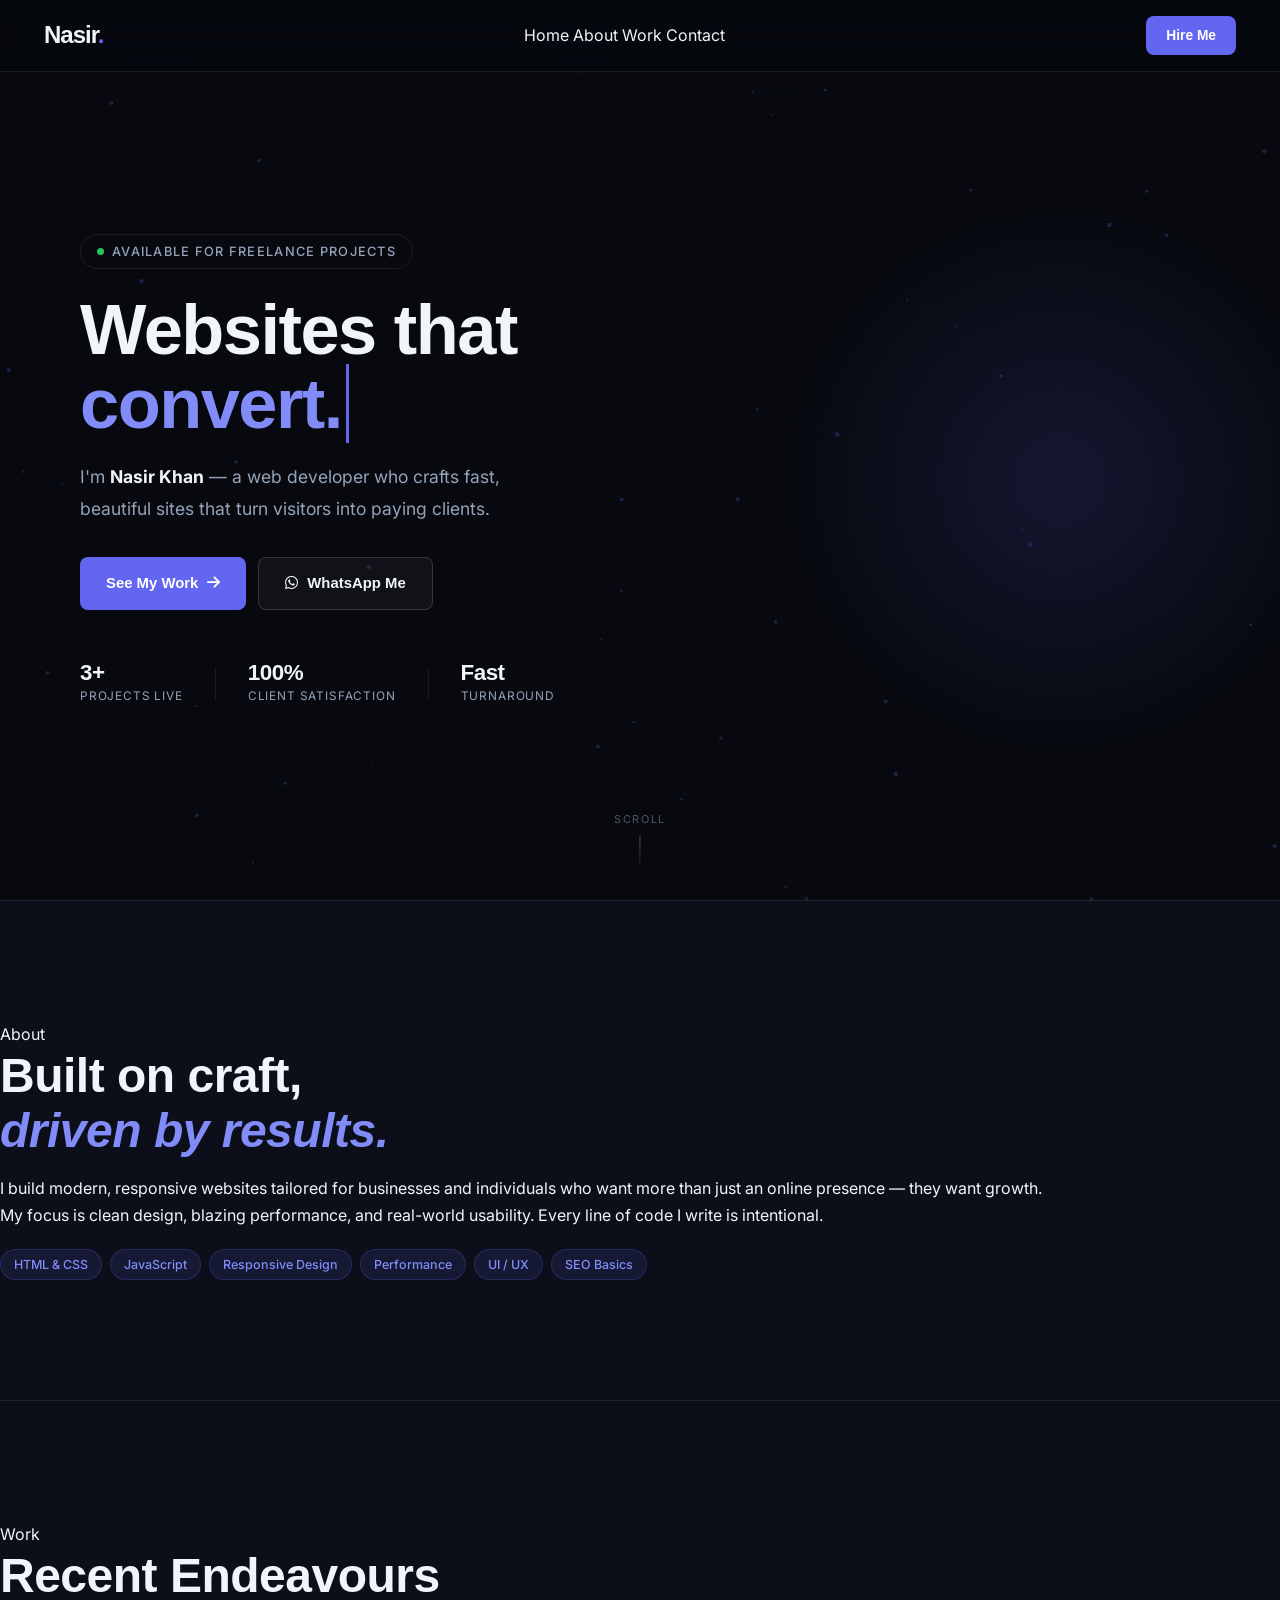
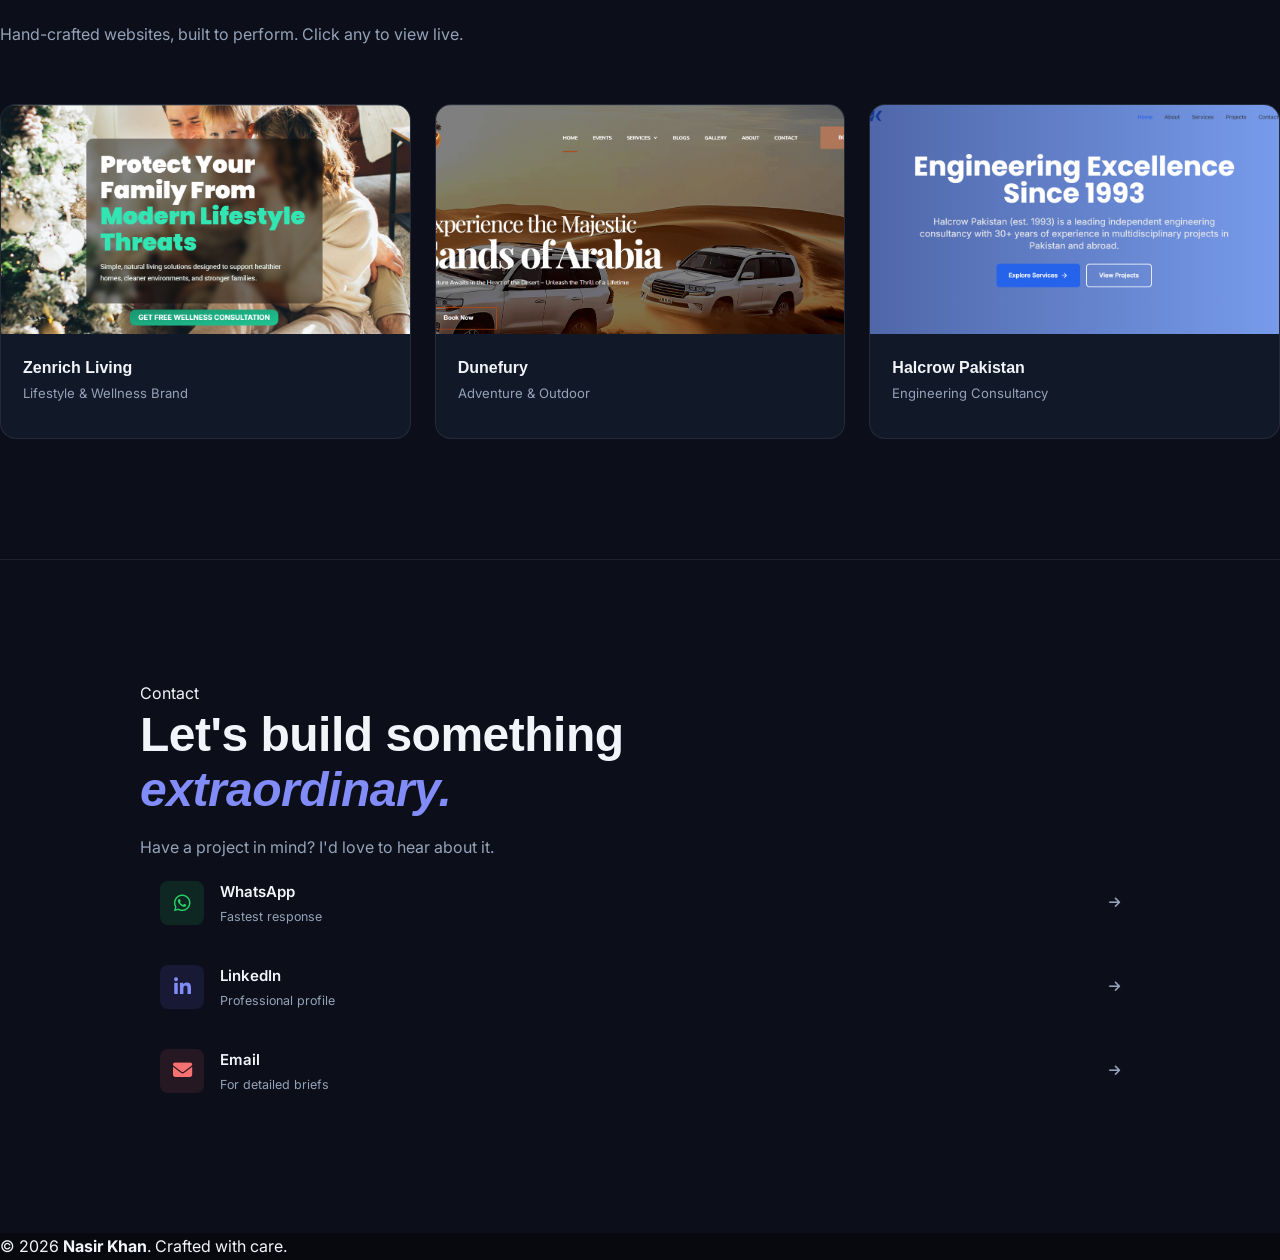
==== commit d8596836: "Update index.html" ====
--- a/index.html
+++ b/index.html
@@ -3,99 +3,67 @@
 <head>
     <meta charset="UTF-8">
     <meta name="viewport" content="width=device-width, initial-scale=1.0">
-    <meta name="description" content="Nasir Khan — Web Developer crafting fast, beautiful websites that convert visitors into clients.">
     <title>Nasir Khan | Web Developer</title>
-
-    <!-- Fonts -->
-    <link rel="preconnect" href="https://fonts.googleapis.com">
-    <link rel="preconnect" href="https://fonts.gstatic.com" crossorigin>
-    <link href="https://fonts.googleapis.com/css2?family=Space+Grotesk:wght@300;400;500;600;700&family=Inter:wght@300;400;500;600&display=swap" rel="stylesheet">
-
-    <!-- Icons -->
     <link rel="stylesheet" href="https://cdnjs.cloudflare.com/ajax/libs/font-awesome/6.5.1/css/all.min.css">
-
+    <link href="https://fonts.googleapis.com/css2?family=Playfair+Display:ital,wght@0,600;0,700;1,500&family=Inter:wght@300;400;500;600&display=swap" rel="stylesheet">
     <link rel="stylesheet" href="style.css">
 </head>
 <body>
 
-<!-- ============================================================
-     CURSOR GLOW
-     ============================================================ -->
-<div class="cursor-glow" id="cursor-glow"></div>
-
-<!-- ============================================================
-     NAVBAR
-     ============================================================ -->
-<header class="navbar" id="navbar" role="banner">
-    <a href="#home" class="logo" aria-label="Nasir Khan — Home">NK<span>.</span></a>
-
-    <nav class="nav-links" id="nav-links" role="navigation" aria-label="Main navigation">
-        <a href="#home"           class="nav-link" data-section="home">Home</a>
-        <a href="#about"          class="nav-link" data-section="about">About</a>
-        <a href="#skills"         class="nav-link" data-section="skills">Skills</a>
-        <a href="#work"           class="nav-link" data-section="work">Work</a>
-        <a href="#experience"     class="nav-link" data-section="experience">Experience</a>
-        <a href="#contact"        class="nav-link" data-section="contact">Contact</a>
+<!-- ===== NAVBAR ===== -->
+<header class="navbar" id="navbar">
+    <a href="#home" class="logo">Nasir<span>.</span></a>
+    <nav>
+        <a href="#home">Home</a>
+        <a href="#about">About</a>
+        <a href="#work">Work</a>
+        <a href="#contact">Contact</a>
     </nav>
-
-    <div class="nav-right">
-        <a href="https://wa.me/923450613910" target="_blank" rel="noopener" class="btn-nav">
-            Hire Me <i class="fas fa-arrow-right" aria-hidden="true"></i>
-        </a>
-        <button class="hamburger" id="hamburger" aria-label="Toggle menu" aria-expanded="false" aria-controls="nav-links">
-            <span></span><span></span><span></span>
-        </button>
-    </div>
+    <a href="https://wa.me/923450613910" target="_blank" class="btn-nav">Hire Me</a>
 </header>
 
-<!-- Mobile nav overlay -->
-<div class="nav-overlay" id="nav-overlay" aria-hidden="true"></div>
-
-<!-- ============================================================
-     HERO
-     ============================================================ -->
-<section id="home" class="hero" aria-label="Introduction">
-    <canvas id="hero-canvas" aria-hidden="true"></canvas>
-
-    <!-- Left: copy -->
+<!-- ===== HERO ===== -->
+<section id="home" class="hero">
+    <canvas id="hero-canvas"></canvas>
+
     <div class="hero-content">
-        <p class="hero-eyebrow reveal-hero">
-            <span class="eyebrow-dot" aria-hidden="true"></span>
-            Available for projects
+        <p class="hero-eyebrow">
+            <span class="eyebrow-dot"></span>
+            Available for freelance projects
         </p>
 
-        <h1 class="hero-title reveal-hero">
-            <span class="hero-line-top">I build websites</span>
-            <span class="hero-line-accent">that <span id="typed-word" aria-live="polite">convert.</span></span>
+        <h1 class="hero-title">
+            <span class="line-top">Websites that</span>
+            <span class="line-accent" id="typed-word">convert.</span>
         </h1>
 
-        <p class="hero-sub reveal-hero">
-            I'm <strong>Nasir Khan</strong> — a web developer crafting fast, 
+        <p class="hero-sub">
+            I'm <strong>Nasir Khan</strong> — a web developer who crafts fast,
             beautiful sites that turn visitors into paying clients.
         </p>
 
-        <div class="hero-buttons reveal-hero">
+        <div class="hero-buttons">
             <a href="#work" class="btn btn-primary magnetic">
                 <span>See My Work</span>
-                <i class="fas fa-arrow-right" aria-hidden="true"></i>
-            </a>
-            <a href="https://wa.me/923450613910" target="_blank" rel="noopener" class="btn btn-ghost magnetic">
-                <i class="fab fa-whatsapp" aria-hidden="true"></i>
+                <i class="fas fa-arrow-right"></i>
+            </a>
+            <a href="https://wa.me/923450613910" target="_blank" class="btn btn-ghost magnetic">
+                <i class="fab fa-whatsapp"></i>
                 <span>WhatsApp Me</span>
             </a>
         </div>
 
-        <div class="hero-stats reveal-hero">
+        <div class="hero-stats">
             <div class="stat">
-                <strong class="counter" data-target="3">0</strong>
+                <strong>3+</strong>
                 <span>Projects Live</span>
             </div>
-            <div class="stat-divider" aria-hidden="true"></div>
+            <div class="stat-divider"></div>
             <div class="stat">
                 <strong>100%</strong>
                 <span>Client Satisfaction</span>
             </div>
-            <div class="stat-divider" aria-hidden="true"></div>
+            <div class="stat-divider"></div>
             <div class="stat">
                 <strong>Fast</strong>
                 <span>Turnaround</span>
@@ -103,412 +71,130 @@
         </div>
     </div>
 
-    <!-- Right: profile card -->
-    <div class="hero-visual reveal-hero-right">
-        <div class="profile-ring" aria-hidden="true">
-            <div class="ring ring-1"></div>
-            <div class="ring ring-2"></div>
-        </div>
-        <div class="profile-card glass">
-            <!-- Replace 'profile.jpg' with your actual image filename -->
-            <img src="profile.jpg" alt="Nasir Khan — Web Developer" class="profile-img" onerror="this.style.display='none'; this.nextElementSibling.style.display='flex';">
-            <div class="profile-placeholder" aria-hidden="true"><i class="fas fa-user"></i></div>
-            <div class="profile-badge">
-                <span class="badge-dot"></span>
-                Open to work
-            </div>
-        </div>
-        <!-- Floating chips -->
-        <div class="float-chip chip-1 glass-chip"><i class="fab fa-js" aria-hidden="true"></i> JavaScript</div>
-        <div class="float-chip chip-2 glass-chip"><i class="fas fa-code" aria-hidden="true"></i> Clean Code</div>
-        <div class="float-chip chip-3 glass-chip"><i class="fas fa-bolt" aria-hidden="true"></i> Fast Sites</div>
-    </div>
-
-    <a href="#about" class="hero-scroll-hint" aria-label="Scroll to about section">
+    <div class="hero-scroll-hint">
         <span>Scroll</span>
-        <div class="scroll-line" aria-hidden="true"></div>
-    </a>
-</section>
-
-<!-- ============================================================
-     ABOUT
-     ============================================================ -->
-<section id="about" class="about-section" aria-label="About Nasir Khan">
-    <div class="container">
-        <div class="about-grid">
-            <!-- Image side -->
-            <div class="about-visual reveal">
-                <div class="about-img-wrap glass">
-                    <img src="profile.jpg" alt="Nasir Khan" class="about-img" onerror="this.style.display='none'; this.nextElementSibling.style.display='flex';">
-                    <div class="profile-placeholder large" aria-hidden="true"><i class="fas fa-user"></i></div>
-                </div>
-                <div class="about-img-tag glass-chip">
-                    <i class="fas fa-map-marker-alt" aria-hidden="true"></i> Pakistan
-                </div>
-            </div>
-
-            <!-- Text side -->
-            <div class="about-text reveal">
-                <span class="eyebrow-label">About Me</span>
-                <h2 class="sec-title">Built on craft,<br><em>driven by results.</em></h2>
-                <p>I build modern, responsive websites for businesses and individuals who want more than an online presence — they want growth.</p>
-                <p>My focus is clean design, blazing performance, and real-world usability. Every line I write is intentional.</p>
-
-                <div class="about-facts">
-                    <div class="fact-item">
-                        <i class="fas fa-graduation-cap" aria-hidden="true"></i>
-                        <span>Computer Science Student</span>
-                    </div>
-                    <div class="fact-item">
-                        <i class="fas fa-laptop-code" aria-hidden="true"></i>
-                        <span>Frontend Developer</span>
-                    </div>
-                    <div class="fact-item">
-                        <i class="fas fa-rocket" aria-hidden="true"></i>
-                        <span>Future Software Engineer</span>
-                    </div>
-                </div>
-
-                <div class="skill-pills">
-                    <span>HTML & CSS</span>
-                    <span>JavaScript</span>
-                    <span>Responsive Design</span>
-                    <span>Performance</span>
-                    <span>UI/UX</span>
-                    <span>SEO</span>
-                </div>
-            </div>
-        </div>
-    </div>
-</section>
-
-<!-- ============================================================
-     SKILLS
-     ============================================================ -->
-<section id="skills" class="skills-section" aria-label="Skills">
-    <div class="container">
-        <div class="section-header reveal">
-            <span class="eyebrow-label">What I Know</span>
-            <h2 class="sec-title">Skills & <em>Technologies</em></h2>
-            <p class="sec-sub">A curated set of tools I use to build fast, beautiful products.</p>
-        </div>
-
-        <div class="skills-categories">
-            <!-- Frontend -->
-            <div class="skill-category reveal">
-                <h3 class="skill-cat-title">
-                    <i class="fas fa-palette" aria-hidden="true"></i> Frontend
-                </h3>
-                <div class="skill-bars">
-                    <div class="skill-bar-item">
-                        <div class="skill-bar-label"><span>HTML5 &amp; CSS3</span><span class="skill-pct">95%</span></div>
-                        <div class="skill-track"><div class="skill-fill" data-pct="95"></div></div>
-                    </div>
-                    <div class="skill-bar-item">
-                        <div class="skill-bar-label"><span>JavaScript (ES6+)</span><span class="skill-pct">80%</span></div>
-                        <div class="skill-track"><div class="skill-fill" data-pct="80"></div></div>
-                    </div>
-                    <div class="skill-bar-item">
-                        <div class="skill-bar-label"><span>Responsive Design</span><span class="skill-pct">90%</span></div>
-                        <div class="skill-track"><div class="skill-fill" data-pct="90"></div></div>
-                    </div>
-                    <div class="skill-bar-item">
-                        <div class="skill-bar-label"><span>UI/UX Principles</span><span class="skill-pct">75%</span></div>
-                        <div class="skill-track"><div class="skill-fill" data-pct="75"></div></div>
-                    </div>
-                </div>
-            </div>
-
-            <!-- Tools & Technologies -->
-            <div class="skill-category reveal">
-                <h3 class="skill-cat-title">
-                    <i class="fas fa-tools" aria-hidden="true"></i> Tools &amp; Tech
-                </h3>
-                <div class="skill-chips-grid">
-                    <div class="skill-chip glass-chip"><i class="fab fa-git-alt" aria-hidden="true"></i> Git</div>
-                    <div class="skill-chip glass-chip"><i class="fab fa-github" aria-hidden="true"></i> GitHub</div>
-                    <div class="skill-chip glass-chip"><i class="fas fa-terminal" aria-hidden="true"></i> CLI</div>
-                    <div class="skill-chip glass-chip"><i class="fab fa-figma" aria-hidden="true"></i> Figma</div>
-                    <div class="skill-chip glass-chip"><i class="fab fa-vercel" aria-hidden="true"></i> Vercel</div>
-                    <div class="skill-chip glass-chip"><i class="fas fa-search" aria-hidden="true"></i> SEO</div>
-                    <div class="skill-chip glass-chip"><i class="fas fa-tachometer-alt" aria-hidden="true"></i> Performance</div>
-                    <div class="skill-chip glass-chip"><i class="fab fa-chrome" aria-hidden="true"></i> DevTools</div>
-                </div>
-            </div>
-
-            <!-- Currently Learning -->
-            <div class="skill-category reveal">
-                <h3 class="skill-cat-title">
-                    <i class="fas fa-seedling" aria-hidden="true"></i> Learning Now
-                </h3>
-                <div class="skill-chips-grid">
-                    <div class="skill-chip glass-chip learning"><i class="fab fa-react" aria-hidden="true"></i> React</div>
-                    <div class="skill-chip glass-chip learning"><i class="fab fa-node-js" aria-hidden="true"></i> Node.js</div>
-                    <div class="skill-chip glass-chip learning"><i class="fas fa-database" aria-hidden="true"></i> SQL</div>
-                    <div class="skill-chip glass-chip learning"><i class="fab fa-python" aria-hidden="true"></i> Python</div>
-                </div>
-            </div>
-        </div>
-    </div>
-</section>
-
-<!-- ============================================================
-     WORK / PROJECTS
-     ============================================================ -->
-<section id="work" class="work-section" aria-label="Projects">
-    <div class="container">
-        <div class="section-header reveal">
-            <span class="eyebrow-label">Work</span>
-            <h2 class="sec-title">Recent <em>Endeavours</em></h2>
-            <p class="sec-sub">Hand-crafted websites, built to perform.</p>
-        </div>
-
-        <div class="projects-grid">
-
-            <a href="https://zenrichliving.com/" target="_blank" rel="noopener" class="project-card reveal" aria-label="Zenrich Living — Lifestyle & Wellness Brand">
-                <div class="project-img-wrap">
-                    <img src="zenrichliving.png" alt="Zenrich Living website screenshot" loading="lazy">
-                    <div class="project-overlay" aria-hidden="true">
-                        <span class="visit-label">Visit Site <i class="fas fa-arrow-up-right-from-square"></i></span>
-                    </div>
-                </div>
-                <div class="project-meta">
-                    <div class="project-meta-top">
-                        <h3>Zenrich Living</h3>
-                        <span class="project-tag">Lifestyle</span>
-                    </div>
-                    <p>Lifestyle &amp; Wellness Brand</p>
-                    <div class="project-links">
-                        <span class="project-tech">HTML</span>
-                        <span class="project-tech">CSS</span>
-                        <span class="project-tech">JS</span>
-                    </div>
-                </div>
-            </a>
-
-            <a href="https://dunefury.com/" target="_blank" rel="noopener" class="project-card reveal" aria-label="Dunefury — Adventure & Outdoor">
-                <div class="project-img-wrap">
-                    <img src="dunefurry.png" alt="Dunefury website screenshot" loading="lazy">
-                    <div class="project-overlay" aria-hidden="true">
-                        <span class="visit-label">Visit Site <i class="fas fa-arrow-up-right-from-square"></i></span>
-                    </div>
-                </div>
-                <div class="project-meta">
-                    <div class="project-meta-top">
-                        <h3>Dunefury</h3>
-                        <span class="project-tag">Adventure</span>
-                    </div>
-                    <p>Adventure &amp; Outdoor</p>
-                    <div class="project-links">
-                        <span class="project-tech">HTML</span>
-                        <span class="project-tech">CSS</span>
-                        <span class="project-tech">JS</span>
-                    </div>
-                </div>
-            </a>
-
-            <a href="https://halcrow-pakistan.vercel.app/" target="_blank" rel="noopener" class="project-card reveal" aria-label="Halcrow Pakistan — Engineering Consultancy">
-                <div class="project-img-wrap">
-                    <img src="halcrow.png" alt="Halcrow Pakistan website screenshot" loading="lazy">
-                    <div class="project-overlay" aria-hidden="true">
-                        <span class="visit-label">Visit Site <i class="fas fa-arrow-up-right-from-square"></i></span>
-                    </div>
-                </div>
-                <div class="project-meta">
-                    <div class="project-meta-top">
-                        <h3>Halcrow Pakistan</h3>
-                        <span class="project-tag">Engineering</span>
-                    </div>
-                    <p>Engineering Consultancy</p>
-                    <div class="project-links">
-                        <span class="project-tech">HTML</span>
-                        <span class="project-tech">CSS</span>
-                        <span class="project-tech">JS</span>
-                    </div>
-                </div>
-            </a>
-
-        </div>
-    </div>
-</section>
-
-<!-- ============================================================
-     EXPERIENCE / EDUCATION
-     ============================================================ -->
-<section id="experience" class="experience-section" aria-label="Experience and Education">
-    <div class="container">
-        <div class="section-header reveal">
-            <span class="eyebrow-label">Journey</span>
-            <h2 class="sec-title">Experience &amp; <em>Education</em></h2>
-        </div>
-
-        <div class="timeline">
-
-            <!-- Experience items -->
-            <div class="timeline-item reveal">
-                <div class="timeline-dot" aria-hidden="true"></div>
-                <div class="timeline-card glass">
-                    <span class="timeline-type">Experience</span>
-                    <h3>Freelance Web Developer</h3>
-                    <span class="timeline-place">Self-Employed</span>
-                    <span class="timeline-date"><i class="far fa-calendar-alt" aria-hidden="true"></i> 2023 — Present</span>
-                    <p>Building custom websites for clients across lifestyle, adventure, and engineering sectors. Delivering fast, responsive, pixel-perfect sites that drive real business results.</p>
-                    <div class="timeline-tags">
-                        <span>HTML/CSS</span><span>JavaScript</span><span>UI/UX</span>
-                    </div>
-                </div>
-            </div>
-
-            <!-- Education items -->
-            <div class="timeline-item reveal">
-                <div class="timeline-dot" aria-hidden="true"></div>
-                <div class="timeline-card glass">
-                    <span class="timeline-type edu">Education</span>
-                    <h3>BSc Computer Science</h3>
-                    <span class="timeline-place">University — Pakistan</span>
-                    <span class="timeline-date"><i class="far fa-calendar-alt" aria-hidden="true"></i> 2022 — Present</span>
-                    <p>Studying core CS fundamentals: algorithms, data structures, software engineering, databases, and systems programming.</p>
-                    <div class="timeline-tags">
-                        <span>Algorithms</span><span>OOP</span><span>Databases</span>
-                    </div>
-                </div>
-            </div>
-
-        </div>
-
-        <!-- Certifications -->
-        <div class="certs-block">
-            <h3 class="certs-title reveal">Certifications</h3>
-            <div class="certs-grid">
-                <div class="cert-card glass reveal">
-                    <i class="fas fa-certificate cert-icon" aria-hidden="true"></i>
-                    <div>
-                        <strong>Responsive Web Design</strong>
-                        <span>freeCodeCamp</span>
-                    </div>
-                </div>
-                <div class="cert-card glass reveal">
-                    <i class="fas fa-certificate cert-icon" aria-hidden="true"></i>
-                    <div>
-                        <strong>JavaScript Algorithms</strong>
-                        <span>freeCodeCamp</span>
-                    </div>
-                </div>
-                <div class="cert-card glass reveal">
-                    <i class="fas fa-certificate cert-icon" aria-hidden="true"></i>
-                    <div>
-                        <strong>Frontend Development</strong>
-                        <span>Online Course</span>
-                    </div>
-                </div>
-            </div>
-        </div>
-    </div>
-</section>
-
-<!-- ============================================================
-     CONTACT
-     ============================================================ -->
-<section id="contact" class="contact-section" aria-label="Contact">
-    <div class="container">
-        <div class="contact-inner">
-            <div class="reveal">
-                <span class="eyebrow-label">Contact</span>
-                <h2 class="sec-title">Let's build something<br><em>extraordinary.</em></h2>
-                <p class="sec-sub">Have a project in mind? I'd love to hear about it.</p>
-            </div>
-
-            <div class="contact-grid">
-                <!-- Contact form -->
-                <div class="contact-form-wrap reveal">
-                    <div class="contact-form glass">
-                        <div class="form-group">
-                            <label for="name">Your Name</label>
-                            <input type="text" id="name" name="name" placeholder="John Doe" autocomplete="name">
-                            <span class="form-err" id="name-err" role="alert" aria-live="polite"></span>
-                        </div>
-                        <div class="form-group">
-                            <label for="email">Email Address</label>
-                            <input type="email" id="email" name="email" placeholder="john@company.com" autocomplete="email">
-                            <span class="form-err" id="email-err" role="alert" aria-live="polite"></span>
-                        </div>
-                        <div class="form-group">
-                            <label for="message">Message</label>
-                            <textarea id="message" name="message" rows="4" placeholder="Tell me about your project…"></textarea>
-                            <span class="form-err" id="msg-err" role="alert" aria-live="polite"></span>
-                        </div>
-                        <button type="button" class="btn btn-primary btn-full magnetic" id="send-btn">
-                            <span>Send Message</span>
-                            <i class="fas fa-paper-plane" aria-hidden="true"></i>
-                        </button>
-                        <p class="form-note" id="form-success" aria-live="polite" style="display:none;">
-                            <i class="fas fa-check-circle" aria-hidden="true"></i> Message noted! I'll reach out via WhatsApp or email.
-                        </p>
-                    </div>
-                </div>
-
-                <!-- Contact cards -->
-                <div class="contact-cards reveal">
-                    <a href="https://wa.me/923450613910" target="_blank" rel="noopener" class="contact-card glass magnetic" aria-label="Contact via WhatsApp">
-                        <div class="contact-icon wa"><i class="fab fa-whatsapp" aria-hidden="true"></i></div>
-                        <div class="contact-text">
-                            <strong>WhatsApp</strong>
-                            <span>Fastest response</span>
-                        </div>
-                        <i class="fas fa-arrow-right contact-arrow" aria-hidden="true"></i>
-                    </a>
-
-                    <a href="https://www.linkedin.com/in/hafiz-nasir-mahmood-09162a293" target="_blank" rel="noopener" class="contact-card glass magnetic" aria-label="LinkedIn profile">
-                        <div class="contact-icon li"><i class="fab fa-linkedin-in" aria-hidden="true"></i></div>
-                        <div class="contact-text">
-                            <strong>LinkedIn</strong>
-                            <span>Professional profile</span>
-                        </div>
-                        <i class="fas fa-arrow-right contact-arrow" aria-hidden="true"></i>
-                    </a>
-
-                    <a href="mailto:your@email.com" class="contact-card glass magnetic" aria-label="Send email">
-                        <div class="contact-icon em"><i class="fas fa-envelope" aria-hidden="true"></i></div>
-                        <div class="contact-text">
-                            <strong>Email</strong>
-                            <span>For detailed briefs</span>
-                        </div>
-                        <i class="fas fa-arrow-right contact-arrow" aria-hidden="true"></i>
-                    </a>
-
-                    <a href="https://github.com/" target="_blank" rel="noopener" class="contact-card glass magnetic" aria-label="GitHub profile">
-                        <div class="contact-icon gh"><i class="fab fa-github" aria-hidden="true"></i></div>
-                        <div class="contact-text">
-                            <strong>GitHub</strong>
-                            <span>See my code</span>
-                        </div>
-                        <i class="fas fa-arrow-right contact-arrow" aria-hidden="true"></i>
-                    </a>
-                </div>
-            </div>
-        </div>
-    </div>
-</section>
-
-<!-- ============================================================
-     FOOTER
-     ============================================================ -->
-<footer class="footer" role="contentinfo">
-    <div class="container footer-inner">
-        <a href="#home" class="logo" aria-label="Back to top">NK<span>.</span></a>
-        <p>© 2026 <strong>Nasir Khan</strong>. Crafted with care.</p>
-        <div class="footer-socials">
-            <a href="https://wa.me/923450613910" target="_blank" rel="noopener" aria-label="WhatsApp"><i class="fab fa-whatsapp"></i></a>
-            <a href="https://www.linkedin.com/in/hafiz-nasir-mahmood-09162a293" target="_blank" rel="noopener" aria-label="LinkedIn"><i class="fab fa-linkedin-in"></i></a>
-            <a href="https://github.com/" target="_blank" rel="noopener" aria-label="GitHub"><i class="fab fa-github"></i></a>
-        </div>
-    </div>
+        <div class="scroll-line"></div>
+    </div>
+</section>
+
+<!-- ===== ABOUT ===== -->
+<section id="about" class="about-section">
+    <div class="about-inner reveal">
+        <div class="badge">About</div>
+        <h2 class="sec-title">Built on craft,<br><em>driven by results.</em></h2>
+        <div class="about-body">
+            <p>
+                I build modern, responsive websites tailored for businesses and individuals
+                who want more than just an online presence — they want growth.
+            </p>
+            <p>
+                My focus is clean design, blazing performance, and real-world usability.
+                Every line of code I write is intentional.
+            </p>
+            <div class="skill-pills">
+                <span>HTML &amp; CSS</span>
+                <span>JavaScript</span>
+                <span>Responsive Design</span>
+                <span>Performance</span>
+                <span>UI / UX</span>
+                <span>SEO Basics</span>
+            </div>
+        </div>
+    </div>
+</section>
+
+<!-- ===== WORK ===== -->
+<section id="work" class="work-section">
+    <div class="section-header reveal">
+        <div class="badge">Work</div>
+        <h2 class="sec-title">Recent Endeavours</h2>
+        <p class="sec-sub">Hand-crafted websites, built to perform. Click any to view live.</p>
+    </div>
+
+    <div class="projects-grid">
+        <a href="https://zenrichliving.com/" target="_blank" class="project-card reveal">
+            <div class="project-img-wrap">
+                <img src="zenrichliving.png" alt="Zenrich Living" loading="lazy">
+                <div class="project-overlay">
+                    <span class="visit-label">Visit Site <i class="fas fa-arrow-up-right-from-square"></i></span>
+                </div>
+            </div>
+            <div class="project-meta">
+                <h3>Zenrich Living</h3>
+                <p>Lifestyle &amp; Wellness Brand</p>
+            </div>
+        </a>
+
+        <a href="https://dunefury.com/" target="_blank" class="project-card reveal">
+            <div class="project-img-wrap">
+                <img src="dunefurry.png" alt="Dunefury" loading="lazy">
+                <div class="project-overlay">
+                    <span class="visit-label">Visit Site <i class="fas fa-arrow-up-right-from-square"></i></span>
+                </div>
+            </div>
+            <div class="project-meta">
+                <h3>Dunefury</h3>
+                <p>Adventure &amp; Outdoor</p>
+            </div>
+        </a>
+
+        <a href="https://halcrow-pakistan.vercel.app/" target="_blank" class="project-card reveal">
+            <div class="project-img-wrap">
+                <img src="halcrow.png" alt="Halcrow Pakistan" loading="lazy">
+                <div class="project-overlay">
+                    <span class="visit-label">Visit Site <i class="fas fa-arrow-up-right-from-square"></i></span>
+                </div>
+            </div>
+            <div class="project-meta">
+                <h3>Halcrow Pakistan</h3>
+                <p>Engineering Consultancy</p>
+            </div>
+        </a>
+    </div>
+</section>
+
+<!-- ===== CONTACT ===== -->
+<section id="contact" class="contact-section">
+    <div class="contact-inner reveal">
+        <div class="badge">Contact</div>
+        <h2 class="sec-title">Let's build something<br><em>extraordinary.</em></h2>
+        <p class="sec-sub">Have a project in mind? I'd love to hear about it.</p>
+
+        <div class="contact-actions">
+            <a href="https://wa.me/923450613910" target="_blank" class="contact-card magnetic">
+                <div class="contact-icon wa"><i class="fab fa-whatsapp"></i></div>
+                <div class="contact-text">
+                    <strong>WhatsApp</strong>
+                    <span>Fastest response</span>
+                </div>
+                <i class="fas fa-arrow-right contact-arrow"></i>
+            </a>
+
+            <a href="https://www.linkedin.com/in/hafiz-nasir-mahmood-09162a293" target="_blank" class="contact-card magnetic">
+                <div class="contact-icon li"><i class="fab fa-linkedin-in"></i></div>
+                <div class="contact-text">
+                    <strong>LinkedIn</strong>
+                    <span>Professional profile</span>
+                </div>
+                <i class="fas fa-arrow-right contact-arrow"></i>
+            </a>
+
+            <a href="mailto:your@email.com" class="contact-card magnetic">
+                <div class="contact-icon em"><i class="fas fa-envelope"></i></div>
+                <div class="contact-text">
+                    <strong>Email</strong>
+                    <span>For detailed briefs</span>
+                </div>
+                <i class="fas fa-arrow-right contact-arrow"></i>
+            </a>
+        </div>
+    </div>
+</section>
+
+<!-- ===== FOOTER ===== -->
+<footer>
+    <p>© 2026 <strong>Nasir Khan</strong>. Crafted with care.</p>
 </footer>
-
-<!-- Back to top -->
-<button class="back-top" id="back-top" aria-label="Back to top" title="Back to top">
-    <i class="fas fa-arrow-up" aria-hidden="true"></i>
-</button>
 
 <script src="script.js"></script>
 </body>
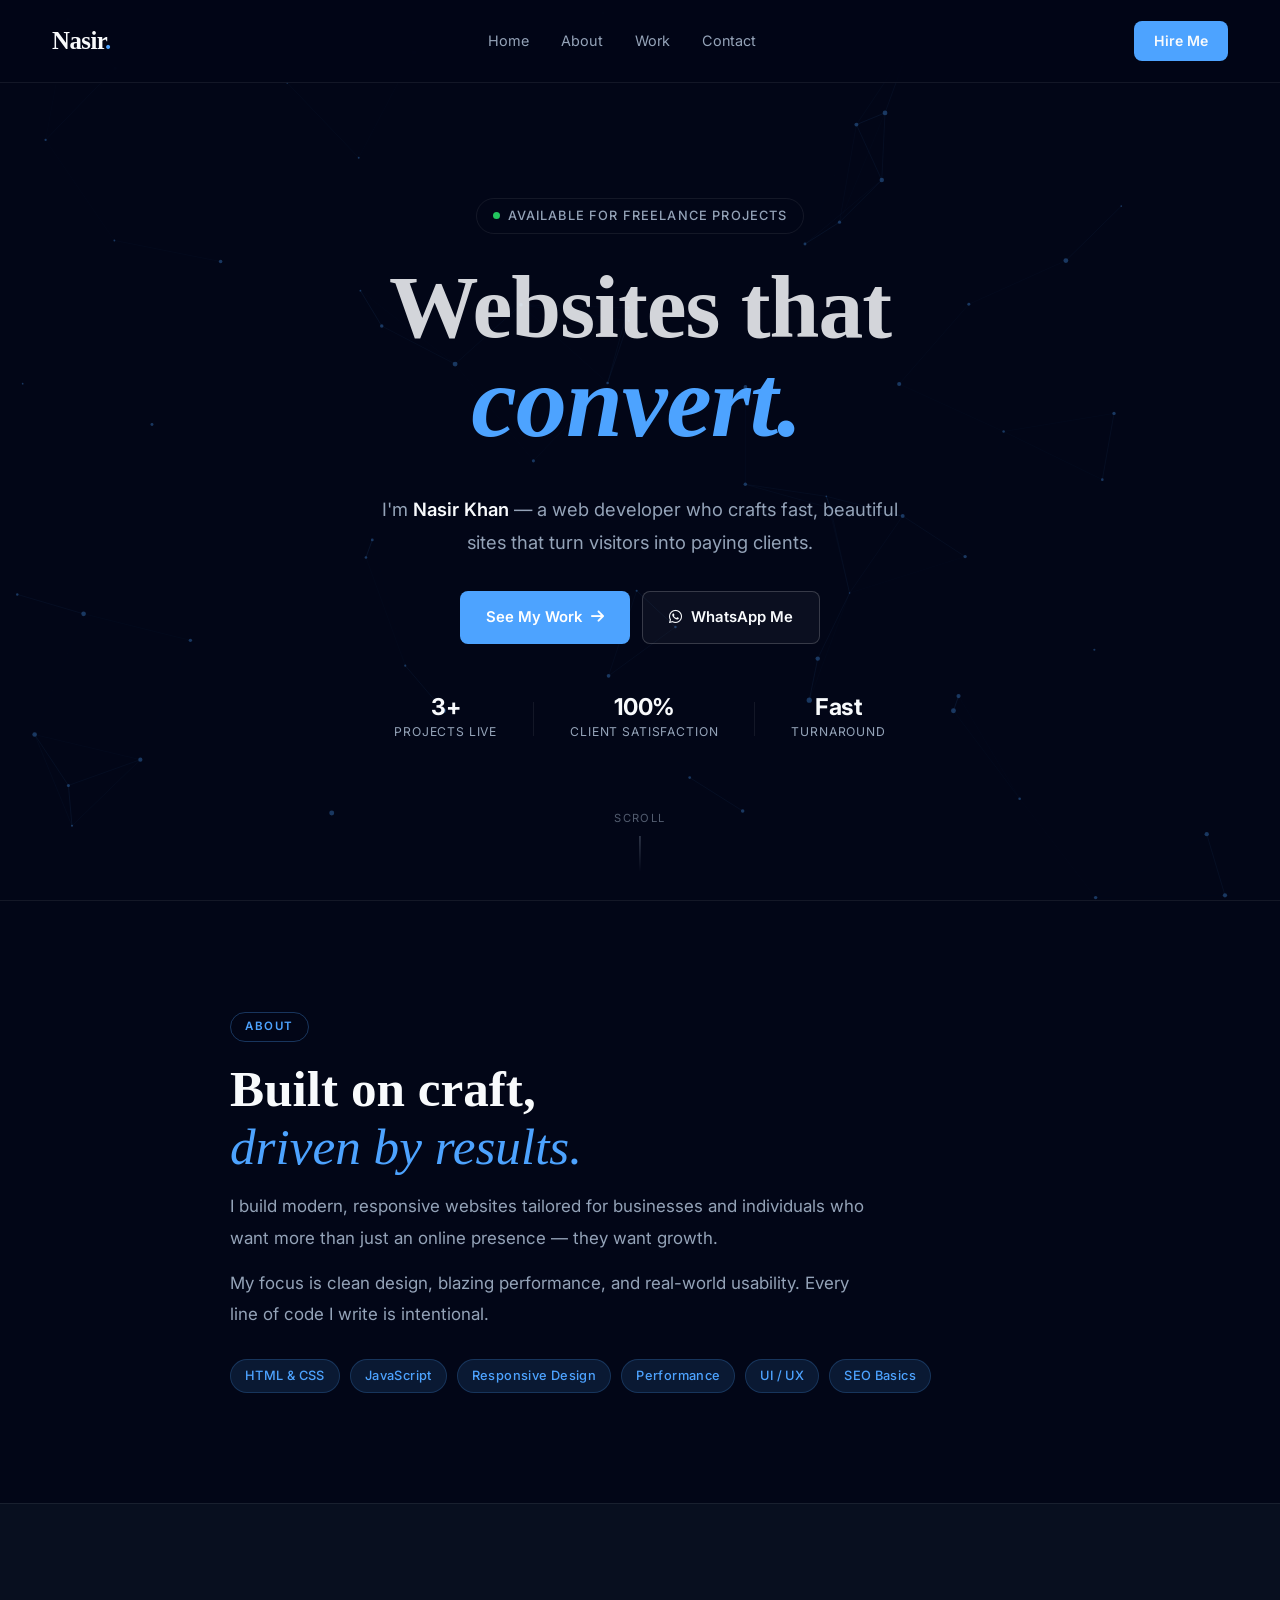
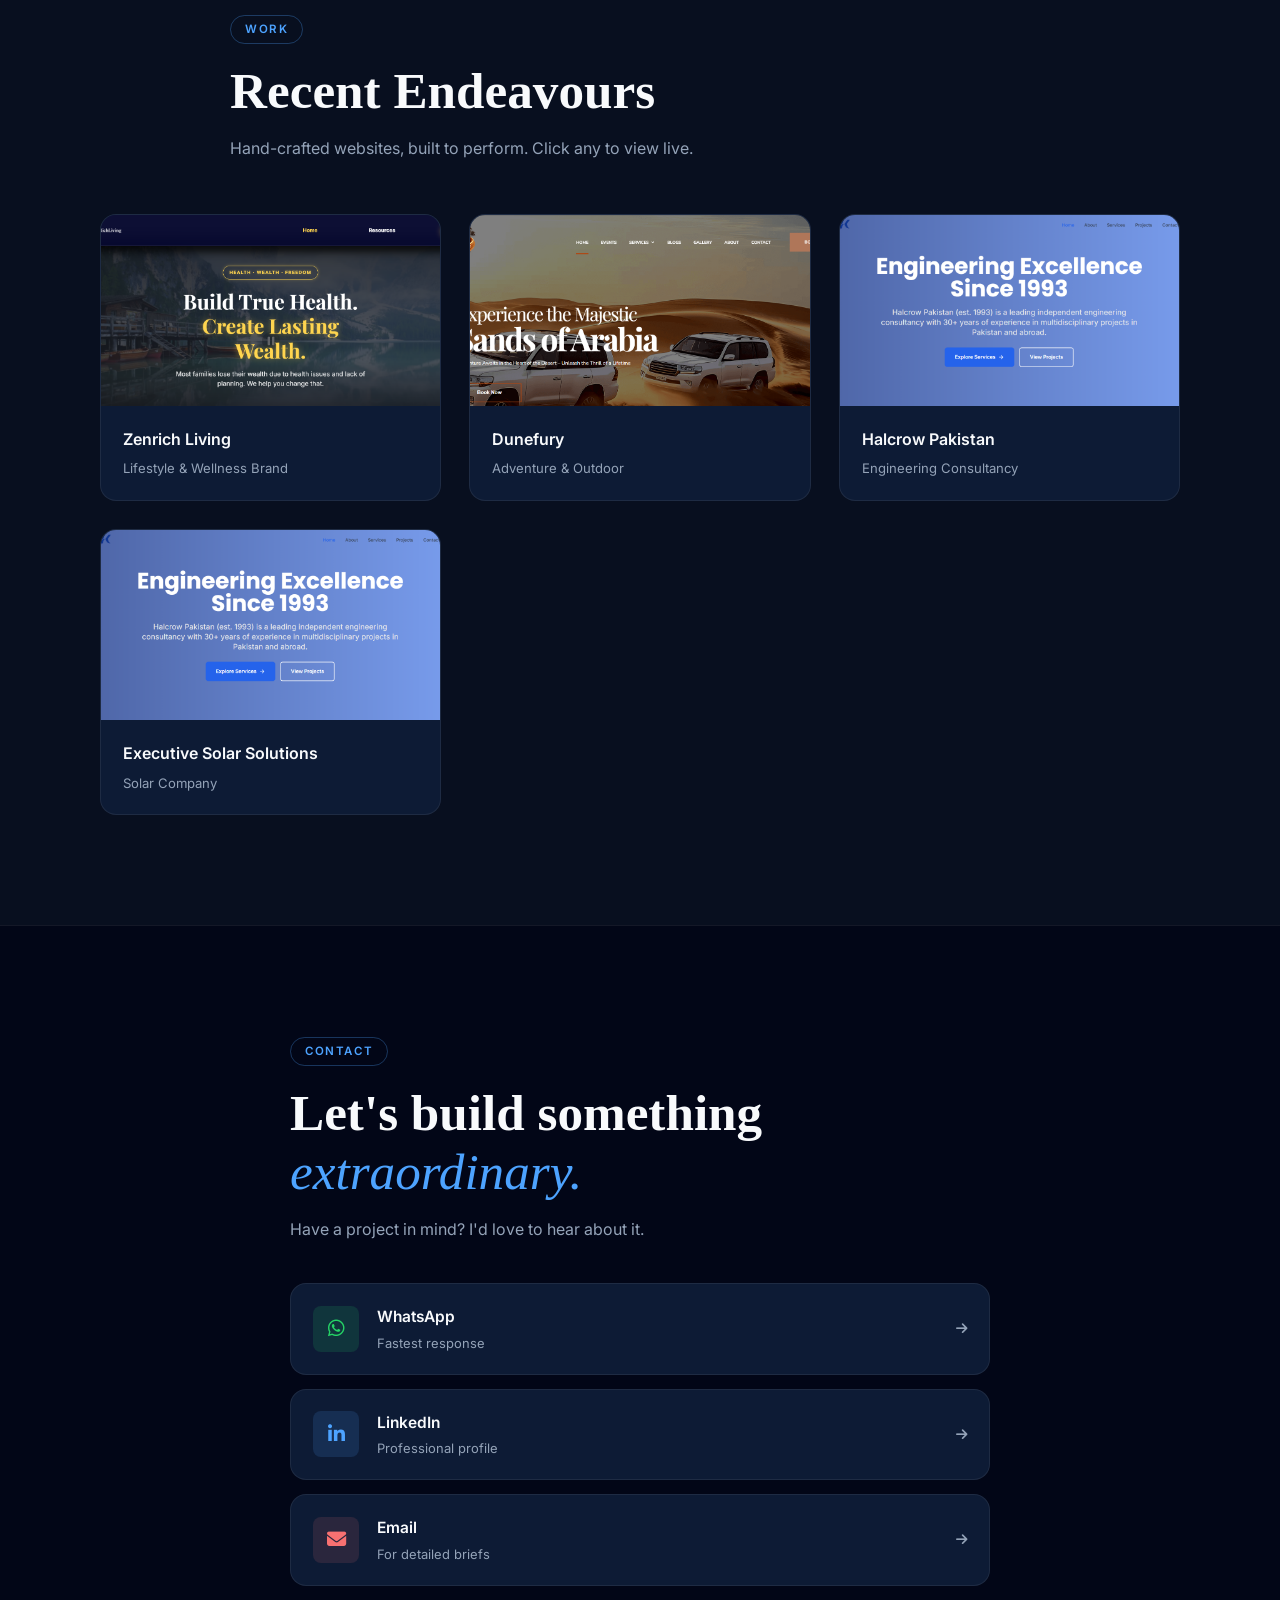
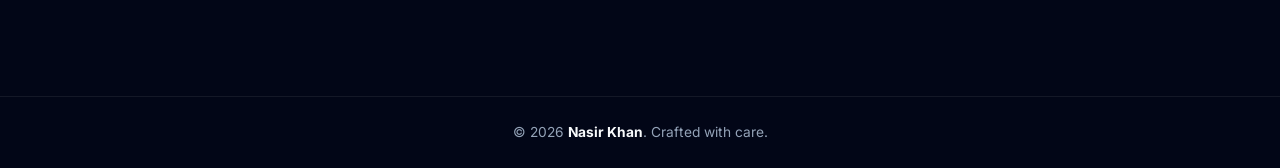
==== commit 884a1672: "Add Executive Solar project card to index.html" ====
--- a/index.html
+++ b/index.html
@@ -150,6 +150,19 @@
                 <p>Engineering Consultancy</p>
             </div>
         </a>
+
+        <a href="https://executivesolar.live/company/" target="_blank" class="project-card reveal">
+            <div class="project-img-wrap">
+                <img src="halcrow.png" alt="Executive Solar" loading="lazy">
+                <div class="project-overlay">
+                    <span class="visit-label">Visit Site <i class="fas fa-arrow-up-right-from-square"></i></span>
+                </div>
+            </div>
+            <div class="project-meta">
+                <h3>Executive Solar Solutions</h3>
+                <p>Solar Company</p>
+            </div>
+        </a>
     </div>
 </section>
 
--- a/style.css
+++ b/style.css
@@ -1,52 +1,35 @@
 /* ============================================================
-   NASIR KHAN — PORTFOLIO CSS
-   Premium redesign — Space Grotesk + Inter, Indigo accent
+   NASIR KHAN — PORTFOLIO CSS  (fixed build)
    ============================================================ */
 
 /* ===== RESET ===== */
 *, *::before, *::after {
-    margin: 0; padding: 0;
+    margin: 0;
+    padding: 0;
     box-sizing: border-box;
 }
 
-/* ===== DESIGN TOKENS ===== */
+/* ===== TOKENS ===== */
 :root {
-    /* Colors */
-    --bg:          #07090f;
-    --bg-mid:      #0c0f1a;
-    --bg-card:     #111827;
-    --accent:      #6366f1;          /* indigo — distinctive, techy */
-    --accent-2:    #818cf8;          /* lighter indigo */
-    --accent-dim:  rgba(99,102,241,0.12);
-    --accent-glow: rgba(99,102,241,0.25);
-    --green:       #22c55e;
-    --white:       #f1f5f9;
-    --muted:       #94a3b8;
-    --border:      rgba(255,255,255,0.08);
-    --border-hover:rgba(99,102,241,0.35);
-
-    /* Glass */
-    --glass-bg:    rgba(255,255,255,0.04);
-    --glass-border:rgba(255,255,255,0.09);
-
-    /* Typography */
-    --font-d:  'Space Grotesk', sans-serif;
-    --font-b:  'Inter', sans-serif;
-
-    /* Radius */
-    --r-sm:  8px;
-    --r-md:  16px;
-    --r-lg:  24px;
-
-    /* Easing */
-    --ease:  cubic-bezier(0.16, 1, 0.3, 1);
-
-    /* Nav height */
-    --nav-h: 72px;
-}
-
-/* ===== BASE ===== */
-html { scroll-behavior: smooth; }
+    --bg:         #020617;
+    --bg-mid:     #080f1f;
+    --bg-card:    #0d1b35;
+    --accent:     #4da3ff;
+    --accent-dim: rgba(77,163,255,0.12);
+    --white:      #f8fafc;
+    --muted:      #94a3b8;
+    --border:     rgba(255,255,255,0.07);
+    --font-d:     'Playfair Display', serif;
+    --font-b:     'Inter', sans-serif;
+    --ease:       cubic-bezier(0.16, 1, 0.3, 1);
+    --r-sm:       8px;
+    --r-md:       16px;
+}
+
+/* ===== BASE — dark by default ===== */
+html {
+    scroll-behavior: smooth;
+}
 
 body {
     font-family: var(--font-b);
@@ -54,834 +37,380 @@
     color: var(--white);
     line-height: 1.7;
     overflow-x: hidden;
-    -webkit-font-smoothing: antialiased;
 }
 
 a { text-decoration: none; color: inherit; }
-img { display: block; max-width: 100%; }
-
-/* ===== CURSOR GLOW ===== */
-.cursor-glow {
-    position: fixed;
-    width: 480px;
-    height: 480px;
-    border-radius: 50%;
-    background: radial-gradient(circle, rgba(99,102,241,0.10) 0%, transparent 70%);
-    pointer-events: none;
-    transform: translate(-50%, -50%);
-    transition: left 0.12s ease, top 0.12s ease;
-    z-index: 0;
-    mix-blend-mode: screen;
-}
-
-/* ===== CONTAINER ===== */
-.container {
-    max-width: 1120px;
-    margin: 0 auto;
-    padding: 0 28px;
-}
-
-/* ===== GLASS UTILITY ===== */
-.glass {
-    background: var(--glass-bg);
-    border: 1px solid var(--glass-border);
-    backdrop-filter: blur(20px);
-    -webkit-backdrop-filter: blur(20px);
-}
-
-.glass-chip {
-    background: rgba(255,255,255,0.05);
-    border: 1px solid rgba(255,255,255,0.1);
-    backdrop-filter: blur(12px);
-    -webkit-backdrop-filter: blur(12px);
-}
-
-/* ===== SHARED LABELS ===== */
-.eyebrow-label {
+img { display: block; width: 100%; }
+
+/* ===== SHARED BADGE ===== */
+.badge {
     display: inline-block;
-    font-family: var(--font-d);
     font-size: 0.72rem;
     font-weight: 600;
-    letter-spacing: 0.18em;
+    letter-spacing: 0.14em;
     text-transform: uppercase;
-    color: var(--accent-2);
-    border: 1px solid rgba(99,102,241,0.35);
+    color: var(--accent);
+    border: 1px solid rgba(77,163,255,0.3);
     padding: 4px 14px;
     border-radius: 100px;
-    margin-bottom: 16px;
+    margin-bottom: 18px;
 }
 
 /* ===== SHARED HEADINGS ===== */
 .sec-title {
     font-family: var(--font-d);
-    font-size: clamp(2rem, 4vw, 3rem);
+    font-size: clamp(2rem, 4vw, 3.2rem);
+    line-height: 1.15;
+    color: var(--white);
     font-weight: 700;
-    line-height: 1.15;
-    color: var(--white);
-    margin-bottom: 16px;
-    letter-spacing: -0.5px;
+    margin-bottom: 14px;
 }
 
 .sec-title em {
     font-style: italic;
-    color: var(--accent-2);
-    font-weight: 600;
+    color: var(--accent);
+    font-weight: 500;
 }
 
 .sec-sub {
     font-size: 1rem;
     color: var(--muted);
-    max-width: 540px;
-    line-height: 1.75;
-}
-
-.section-header {
-    margin-bottom: 56px;
-}
-
-/* ===== BUTTONS ===== */
+    max-width: 560px;
+    line-height: 1.7;
+}
+
+/* ===== NAVBAR ===== */
+.navbar {
+    display: flex;
+    align-items: center;
+    justify-content: space-between;
+    padding: 20px 52px;
+    background: rgba(2,6,23,0.88);
+    backdrop-filter: blur(16px);
+    -webkit-backdrop-filter: blur(16px);
+    border-bottom: 1px solid var(--border);
+    position: fixed;
+    top: 0; left: 0; right: 0;
+    z-index: 900;
+    transition: padding 0.3s var(--ease), background 0.3s;
+}
+
+.navbar.scrolled {
+    padding: 13px 52px;
+    background: rgba(2,6,23,0.98);
+}
+
+.logo {
+    font-family: var(--font-d);
+    font-size: 1.55rem;
+    font-weight: 700;
+    color: var(--white);
+    letter-spacing: -0.5px;
+}
+
+.logo span { color: var(--accent); }
+
+.navbar nav {
+    display: flex;
+    gap: 4px;
+}
+
+.navbar nav a {
+    color: var(--muted);
+    font-size: 0.9rem;
+    padding: 6px 14px;
+    border-radius: var(--r-sm);
+    transition: color 0.2s, background 0.2s;
+}
+
+.navbar nav a:hover {
+    color: var(--white);
+    background: var(--accent-dim);
+}
+
+.btn-nav {
+    background: var(--accent);
+    color: var(--white) !important;
+    font-size: 0.88rem;
+    font-weight: 600;
+    padding: 8px 20px;
+    border-radius: var(--r-sm);
+    transition: background 0.2s, transform 0.2s;
+}
+
+.btn-nav:hover {
+    background: #2563eb;
+    transform: translateY(-1px);
+}
+
+/* ===== HERO ===== */
+.hero {
+    position: relative;
+    min-height: 100vh;
+    display: flex;
+    align-items: center;
+    justify-content: center;
+    background: var(--bg);
+    overflow: hidden;
+    padding: 100px 24px 60px;
+    text-align: center;
+}
+
+#hero-canvas {
+    position: absolute;
+    inset: 0;
+    width: 100%;
+    height: 100%;
+    opacity: 0.45;
+    pointer-events: none;
+}
+
+.hero-content {
+    position: relative;
+    z-index: 2;
+    max-width: 820px;
+    width: 100%;
+}
+
+/* Eyebrow */
+.hero-eyebrow {
+    display: inline-flex;
+    align-items: center;
+    gap: 8px;
+    font-size: 0.8rem;
+    font-weight: 500;
+    letter-spacing: 0.09em;
+    text-transform: uppercase;
+    color: var(--muted);
+    margin-bottom: 28px;
+    border: 1px solid var(--border);
+    padding: 6px 16px;
+    border-radius: 100px;
+}
+
+.eyebrow-dot {
+    width: 7px;
+    height: 7px;
+    background: #22c55e;
+    border-radius: 50%;
+    flex-shrink: 0;
+    animation: pulse-dot 2s infinite;
+}
+
+@keyframes pulse-dot {
+    0%, 100% { box-shadow: 0 0 0 0 rgba(34,197,94,0.5); }
+    50%       { box-shadow: 0 0 0 6px rgba(34,197,94,0); }
+}
+
+/* Hero title */
+.hero-title {
+    font-family: var(--font-d);
+    font-size: clamp(3rem, 7vw, 6.2rem);
+    line-height: 1.0;
+    color: var(--white);
+    letter-spacing: -1px;
+    margin-bottom: 24px;
+}
+
+.hero-title .line-top {
+    display: block;
+    font-weight: 600;
+    opacity: 0.85;
+}
+
+.hero-title .line-accent {
+    display: block;
+    color: var(--accent);
+    font-style: italic;
+    font-weight: 700;
+    font-size: clamp(3.4rem, 8vw, 7rem);
+    min-height: 1.15em;
+}
+
+/* Hero sub */
+.hero-sub {
+    font-size: clamp(1rem, 1.8vw, 1.15rem);
+    color: var(--muted);
+    max-width: 520px;
+    margin: 0 auto 32px;
+    line-height: 1.8;
+}
+
+.hero-sub strong { color: var(--white); font-weight: 600; }
+
+/* Buttons row */
+.hero-buttons {
+    display: flex;
+    justify-content: center;
+    flex-wrap: wrap;
+    gap: 12px;
+    margin-bottom: 52px;
+}
+
 .btn {
     display: inline-flex;
     align-items: center;
     gap: 9px;
     padding: 13px 26px;
     border-radius: var(--r-sm);
-    font-family: var(--font-d);
     font-size: 0.93rem;
     font-weight: 600;
     cursor: pointer;
-    border: none;
     transition: transform 0.25s var(--ease), box-shadow 0.25s, background 0.2s;
-    position: relative;
-    overflow: hidden;
-}
-
-/* Ripple effect */
-.btn::after {
-    content: '';
-    position: absolute;
-    inset: 0;
-    background: rgba(255,255,255,0.08);
-    opacity: 0;
-    transition: opacity 0.2s;
-}
-.btn:active::after { opacity: 1; }
+    text-decoration: none;
+}
 
 .btn-primary {
     background: var(--accent);
     color: #fff;
 }
+
 .btn-primary:hover {
-    background: #4f46e5;
+    background: #2563eb;
     transform: translateY(-3px);
-    box-shadow: 0 12px 32px var(--accent-glow);
+    box-shadow: 0 10px 30px rgba(77,163,255,0.35);
 }
 
 .btn-ghost {
-    border: 1.5px solid rgba(255,255,255,0.15);
+    border: 1.5px solid rgba(255,255,255,0.18);
     color: var(--white);
     background: rgba(255,255,255,0.04);
 }
+
 .btn-ghost:hover {
     border-color: var(--accent);
     background: var(--accent-dim);
     transform: translateY(-3px);
 }
 
-.btn-full { width: 100%; justify-content: center; }
-
-/* ===== SCROLL REVEAL ===== */
-.reveal {
-    transition: opacity 0.8s var(--ease), transform 0.8s var(--ease);
-}
-.reveal.hidden {
-    opacity: 0;
-    transform: translateY(36px);
-}
-.reveal.visible {
-    opacity: 1 !important;
-    transform: translateY(0) !important;
-}
-
-/* Hero reveal variants */
-.reveal-hero {
-    opacity: 0;
-    transform: translateY(24px);
-    transition: opacity 0.7s var(--ease), transform 0.7s var(--ease);
-}
-.reveal-hero.visible {
-    opacity: 1;
-    transform: none;
-}
-.reveal-hero:nth-child(1) { transition-delay: 0.1s; }
-.reveal-hero:nth-child(2) { transition-delay: 0.2s; }
-.reveal-hero:nth-child(3) { transition-delay: 0.35s; }
-.reveal-hero:nth-child(4) { transition-delay: 0.5s; }
-.reveal-hero:nth-child(5) { transition-delay: 0.65s; }
-
-.reveal-hero-right {
-    opacity: 0;
-    transform: translateX(32px);
-    transition: opacity 0.9s var(--ease) 0.3s, transform 0.9s var(--ease) 0.3s;
-}
-.reveal-hero-right.visible {
-    opacity: 1;
-    transform: none;
-}
-
-/* ===================================================================
-   NAVBAR
-   =================================================================== */
-.navbar {
-    position: fixed;
-    top: 0; left: 0; right: 0;
-    z-index: 900;
-    height: var(--nav-h);
-    display: flex;
-    align-items: center;
-    justify-content: space-between;
-    padding: 0 44px;
-    background: rgba(7,9,15,0.80);
-    backdrop-filter: blur(20px);
-    -webkit-backdrop-filter: blur(20px);
-    border-bottom: 1px solid var(--border);
-    transition: height 0.3s var(--ease), background 0.3s, padding 0.3s;
-}
-
-.navbar.scrolled {
-    height: 60px;
-    background: rgba(7,9,15,0.97);
-}
-
-.logo {
-    font-family: var(--font-d);
-    font-size: 1.5rem;
-    font-weight: 700;
-    color: var(--white);
-    letter-spacing: -1px;
-    flex-shrink: 0;
-}
-.logo span { color: var(--accent); }
-
-.nav-links {
-    display: flex;
-    align-items: center;
+/* Stats bar */
+.hero-stats {
+    display: flex;
+    justify-content: center;
+    align-items: center;
+    gap: 36px;
+    flex-wrap: wrap;
+}
+
+.stat {
+    display: flex;
+    flex-direction: column;
     gap: 2px;
 }
 
-.nav-link {
-    font-family: var(--font-d);
-    font-size: 0.88rem;
-    font-weight: 500;
-    color: var(--muted);
-    padding: 6px 13px;
-    border-radius: var(--r-sm);
-    position: relative;
-    transition: color 0.2s, background 0.2s;
-}
-
-.nav-link::after {
-    content: '';
-    position: absolute;
-    bottom: 4px; left: 13px; right: 13px;
-    height: 2px;
-    background: var(--accent);
-    border-radius: 2px;
-    transform: scaleX(0);
-    transition: transform 0.25s var(--ease);
-}
-
-.nav-link:hover,
-.nav-link.active {
-    color: var(--white);
-    background: var(--accent-dim);
-}
-.nav-link.active::after { transform: scaleX(1); }
-
-.nav-right {
-    display: flex;
-    align-items: center;
-    gap: 12px;
-}
-
-.btn-nav {
-    font-family: var(--font-d);
-    font-size: 0.86rem;
-    font-weight: 600;
-    background: var(--accent);
-    color: #fff;
-    padding: 8px 20px;
-    border-radius: var(--r-sm);
-    display: inline-flex;
-    align-items: center;
-    gap: 8px;
-    transition: background 0.2s, transform 0.2s, box-shadow 0.2s;
-}
-.btn-nav:hover {
-    background: #4f46e5;
-    transform: translateY(-1px);
-    box-shadow: 0 6px 20px var(--accent-glow);
-}
-
-/* Hamburger */
-.hamburger {
-    display: none;
-    flex-direction: column;
-    gap: 5px;
-    background: none;
-    border: none;
-    cursor: pointer;
-    padding: 6px;
-    border-radius: var(--r-sm);
-    transition: background 0.2s;
-}
-.hamburger:hover { background: var(--accent-dim); }
-.hamburger span {
-    display: block;
-    width: 22px; height: 2px;
-    background: var(--white);
-    border-radius: 2px;
-    transition: transform 0.3s var(--ease), opacity 0.3s;
-}
-.hamburger.open span:nth-child(1) { transform: translateY(7px) rotate(45deg); }
-.hamburger.open span:nth-child(2) { opacity: 0; }
-.hamburger.open span:nth-child(3) { transform: translateY(-7px) rotate(-45deg); }
-
-/* Mobile nav overlay */
-.nav-overlay {
-    display: none;
-    position: fixed;
-    inset: 0;
-    background: rgba(7,9,15,0.97);
-    z-index: 800;
-    flex-direction: column;
-    align-items: center;
-    justify-content: center;
-    gap: 8px;
-    backdrop-filter: blur(20px);
-}
-.nav-overlay.open {
-    display: flex;
-}
-.nav-overlay .nav-link {
-    font-size: 1.4rem;
-    font-weight: 600;
-    padding: 12px 28px;
-    color: var(--muted);
-}
-.nav-overlay .nav-link:hover { color: var(--white); background: var(--accent-dim); }
-
-/* ===================================================================
-   HERO
-   =================================================================== */
-.hero {
-    position: relative;
-    min-height: 100vh;
-    display: grid;
-    grid-template-columns: 1fr 1fr;
-    align-items: center;
-    gap: 60px;
-    padding: calc(var(--nav-h) + 48px) 80px 80px;
-    background: var(--bg);
-    overflow: hidden;
-}
-
-#hero-canvas {
-    position: absolute;
-    inset: 0;
-    width: 100%; height: 100%;
-    opacity: 0.4;
-    pointer-events: none;
-}
-
-/* Gradient radial under the profile */
-.hero::before {
-    content: '';
-    position: absolute;
-    right: -80px; top: 20%;
-    width: 600px; height: 600px;
-    background: radial-gradient(circle, rgba(99,102,241,0.15) 0%, transparent 65%);
-    pointer-events: none;
-}
-
-.hero-content { position: relative; z-index: 2; }
-
-/* Eyebrow */
-.hero-eyebrow {
-    display: inline-flex;
-    align-items: center;
-    gap: 8px;
-    font-size: 0.8rem;
-    font-weight: 500;
-    letter-spacing: 0.1em;
-    text-transform: uppercase;
-    color: var(--muted);
-    border: 1px solid var(--border);
-    padding: 6px 16px;
-    border-radius: 100px;
-    margin-bottom: 24px;
-}
-
-.eyebrow-dot {
-    width: 7px; height: 7px;
-    background: var(--green);
-    border-radius: 50%;
-    flex-shrink: 0;
-    animation: pulse-dot 2.2s infinite;
-}
-
-@keyframes pulse-dot {
-    0%, 100% { box-shadow: 0 0 0 0 rgba(34,197,94,0.5); }
-    50%       { box-shadow: 0 0 0 7px rgba(34,197,94,0); }
-}
-
-/* Hero title */
-.hero-title {
-    font-family: var(--font-d);
-    font-size: clamp(2.8rem, 5.5vw, 5rem);
-    font-weight: 700;
-    line-height: 1.05;
-    color: var(--white);
-    letter-spacing: -1.5px;
-    margin-bottom: 20px;
-}
-
-.hero-line-top {
-    display: block;
-    opacity: 0.85;
-}
-
-.hero-line-accent {
-    display: block;
-    color: var(--white);
-    font-style: italic;
-}
-
-#typed-word {
-    color: var(--accent-2);
-    border-right: 3px solid var(--accent);
-    padding-right: 4px;
-}
-
-/* Hero sub */
-.hero-sub {
-    font-size: clamp(1rem, 1.6vw, 1.1rem);
-    color: var(--muted);
-    max-width: 480px;
-    margin-bottom: 32px;
-    line-height: 1.8;
-}
-.hero-sub strong { color: var(--white); }
-
-/* Hero buttons */
-.hero-buttons {
-    display: flex;
-    flex-wrap: wrap;
-    gap: 12px;
-    margin-bottom: 52px;
-}
-
-/* Hero stats */
-.hero-stats {
-    display: flex;
-    align-items: center;
-    gap: 32px;
-    flex-wrap: wrap;
-}
-
-.stat { display: flex; flex-direction: column; gap: 2px; }
 .stat strong {
-    font-family: var(--font-d);
-    font-size: 1.4rem;
+    font-size: 1.45rem;
     font-weight: 700;
     color: var(--white);
     letter-spacing: -0.5px;
     line-height: 1;
 }
+
 .stat span {
-    font-size: 0.74rem;
+    font-size: 0.76rem;
     color: var(--muted);
     text-transform: uppercase;
     letter-spacing: 0.07em;
 }
 
 .stat-divider {
-    width: 1px; height: 32px;
+    width: 1px;
+    height: 34px;
     background: var(--border);
-    flex-shrink: 0;
-}
-
-/* ─── Hero visual (right side) ─── */
-.hero-visual {
-    position: relative;
-    z-index: 2;
-    display: flex;
-    align-items: center;
-    justify-content: center;
-    min-height: 420px;
-}
-
-/* Orbital rings */
-.profile-ring {
-    position: absolute;
-    inset: -40px;
-    pointer-events: none;
-}
-
-.ring {
-    position: absolute;
-    border-radius: 50%;
-    border: 1px solid rgba(99,102,241,0.18);
-}
-.ring-1 {
-    inset: 10px;
-    animation: spin-slow 18s linear infinite;
-}
-.ring-2 {
-    inset: -20px;
-    border-color: rgba(99,102,241,0.08);
-    animation: spin-slow 30s linear infinite reverse;
-}
-.ring-1::before {
-    content: '';
-    position: absolute;
-    top: -4px; left: 50%;
-    width: 8px; height: 8px;
-    background: var(--accent);
-    border-radius: 50%;
-    transform: translateX(-50%);
-    box-shadow: 0 0 12px var(--accent);
-}
-
-@keyframes spin-slow {
-    from { transform: rotate(0deg); }
-    to   { transform: rotate(360deg); }
-}
-
-/* Profile card */
-.profile-card {
-    position: relative;
-    width: 260px; height: 320px;
-    border-radius: var(--r-lg);
-    overflow: hidden;
-    box-shadow:
-        0 0 0 1px rgba(99,102,241,0.2),
-        0 32px 80px rgba(0,0,0,0.6),
-        0 0 80px rgba(99,102,241,0.12);
-    transition: transform 0.4s var(--ease), box-shadow 0.4s;
-}
-.profile-card:hover {
-    transform: translateY(-8px) rotateY(3deg);
-    box-shadow:
-        0 0 0 1px rgba(99,102,241,0.35),
-        0 48px 100px rgba(0,0,0,0.7),
-        0 0 100px rgba(99,102,241,0.2);
-}
-
-.profile-img {
-    width: 100%; height: 100%;
-    object-fit: cover;
-    object-position: top center;
-}
-
-.profile-placeholder {
-    display: none;
-    width: 100%; height: 100%;
-    align-items: center;
-    justify-content: center;
-    background: var(--bg-card);
-    color: var(--muted);
-    font-size: 5rem;
-}
-
-.profile-placeholder.large { font-size: 4rem; }
-
-/* "Open to work" badge */
-.profile-badge {
-    position: absolute;
-    bottom: 14px; left: 50%; transform: translateX(-50%);
-    display: inline-flex;
-    align-items: center;
-    gap: 6px;
-    font-size: 0.72rem;
-    font-weight: 600;
-    letter-spacing: 0.05em;
-    color: var(--white);
-    background: rgba(7,9,15,0.85);
-    border: 1px solid rgba(34,197,94,0.35);
-    padding: 5px 14px;
-    border-radius: 100px;
-    white-space: nowrap;
-    backdrop-filter: blur(8px);
-}
-
-.badge-dot {
-    width: 6px; height: 6px;
-    background: var(--green);
-    border-radius: 50%;
-    animation: pulse-dot 2s infinite;
-}
-
-/* Floating chips */
-.float-chip {
-    position: absolute;
-    display: flex;
-    align-items: center;
-    gap: 7px;
-    font-size: 0.78rem;
-    font-weight: 600;
-    font-family: var(--font-d);
-    color: var(--white);
-    padding: 8px 14px;
-    border-radius: 100px;
-    white-space: nowrap;
-}
-.float-chip i { color: var(--accent-2); }
-
-.chip-1 { top: 5%;  left: -60px;  animation: float 5s ease-in-out infinite; }
-.chip-2 { top: 50%; right: -72px; animation: float 6s ease-in-out infinite 1s; }
-.chip-3 { bottom: 8%; left: -50px; animation: float 4.5s ease-in-out infinite 0.5s; }
-
-@keyframes float {
-    0%, 100% { transform: translateY(0); }
-    50%       { transform: translateY(-10px); }
 }
 
 /* Scroll hint */
 .hero-scroll-hint {
     position: absolute;
-    bottom: 28px; left: 50%;
+    bottom: 28px;
+    left: 50%;
     transform: translateX(-50%);
     display: flex;
     flex-direction: column;
     align-items: center;
     gap: 8px;
     color: var(--muted);
-    font-size: 0.68rem;
-    letter-spacing: 0.14em;
+    font-size: 0.7rem;
+    letter-spacing: 0.12em;
     text-transform: uppercase;
-    opacity: 0.5;
-    z-index: 2;
-    transition: opacity 0.2s;
-}
-.hero-scroll-hint:hover { opacity: 0.9; }
+    opacity: 0.55;
+}
 
 .scroll-line {
-    width: 1px; height: 36px;
+    width: 1px;
+    height: 36px;
     background: linear-gradient(to bottom, var(--muted), transparent);
     animation: scroll-pulse 2s ease infinite;
 }
 
 @keyframes scroll-pulse {
-    0%   { transform: scaleY(0); transform-origin: top; opacity: 0; }
-    50%  { transform: scaleY(1); transform-origin: top; opacity: 1; }
+    0%   { transform: scaleY(0); transform-origin: top;    opacity: 0; }
+    50%  { transform: scaleY(1); transform-origin: top;    opacity: 1; }
     100% { transform: scaleY(1); transform-origin: bottom; opacity: 0; }
 }
 
-/* ===================================================================
-   ABOUT
-   =================================================================== */
+/* ===== ABOUT ===== */
 .about-section {
-    padding: 120px 0;
+    background: var(--bg);
+    padding: 110px 24px;
     border-top: 1px solid var(--border);
+}
+
+.about-inner {
+    max-width: 820px;
+    margin: 0 auto;
+}
+
+.about-body {
+    display: flex;
+    flex-direction: column;
+    gap: 14px;
+    margin-top: 6px;
+}
+
+.about-body p {
+    font-size: 1.06rem;
+    color: var(--muted);
+    line-height: 1.85;
+    max-width: 640px;
+}
+
+.skill-pills {
+    display: flex;
+    flex-wrap: wrap;
+    gap: 10px;
+    margin-top: 14px;
+}
+
+.skill-pills span {
+    font-size: 0.8rem;
+    font-weight: 500;
+    color: var(--accent);
+    background: var(--accent-dim);
+    border: 1px solid rgba(77,163,255,0.2);
+    padding: 5px 14px;
+    border-radius: 100px;
+    letter-spacing: 0.03em;
+}
+
+/* ===== WORK ===== */
+.work-section {
     background: var(--bg-mid);
-}
-
-.about-grid {
+    padding: 110px 24px;
+    border-top: 1px solid var(--border);
+}
+
+.section-header {
+    max-width: 820px;
+    margin: 0 auto 52px;
+}
+
+.projects-grid {
+    max-width: 1080px;
+    margin: 0 auto;
     display: grid;
-    grid-template-columns: 1fr 1.4fr;
-    gap: 72px;
-    align-items: center;
-}
-
-/* Image */
-.about-visual {
-    position: relative;
-}
-
-.about-img-wrap {
-    border-radius: var(--r-lg);
-    overflow: hidden;
-    aspect-ratio: 4 / 5;
-    max-width: 360px;
-    box-shadow: 0 24px 64px rgba(0,0,0,0.5);
-}
-
-.about-img {
-    width: 100%; height: 100%;
-    object-fit: cover;
-    object-position: top center;
-    transition: transform 0.5s var(--ease);
-}
-.about-img-wrap:hover .about-img { transform: scale(1.04); }
-
-.about-img-tag {
-    position: absolute;
-    bottom: -14px; right: -14px;
-    display: flex;
-    align-items: center;
-    gap: 6px;
-    font-size: 0.78rem;
-    font-weight: 600;
-    color: var(--white);
-    padding: 8px 14px;
-    border-radius: 100px;
-}
-.about-img-tag i { color: var(--accent-2); }
-
-/* Text */
-.about-text p {
-    font-size: 1.05rem;
-    color: var(--muted);
-    line-height: 1.85;
-    margin-bottom: 14px;
-    max-width: 520px;
-}
-
-.about-facts {
-    display: flex;
-    flex-direction: column;
-    gap: 10px;
-    margin: 24px 0;
-}
-
-.fact-item {
-    display: flex;
-    align-items: center;
-    gap: 10px;
-    font-size: 0.9rem;
-    color: var(--muted);
-}
-.fact-item i { color: var(--accent-2); width: 16px; }
-
-.skill-pills {
-    display: flex;
-    flex-wrap: wrap;
-    gap: 8px;
-    margin-top: 20px;
-}
-
-.skill-pills span {
-    font-size: 0.78rem;
-    font-weight: 500;
-    color: var(--accent-2);
-    background: var(--accent-dim);
-    border: 1px solid rgba(99,102,241,0.22);
-    padding: 4px 13px;
-    border-radius: 100px;
-}
-
-/* ===================================================================
-   SKILLS
-   =================================================================== */
-.skills-section {
-    padding: 120px 0;
-    border-top: 1px solid var(--border);
-    background: var(--bg);
-}
-
-.skills-categories {
-    display: grid;
-    grid-template-columns: 1.4fr 1fr 1fr;
+    grid-template-columns: repeat(auto-fit, minmax(300px, 1fr));
     gap: 28px;
-}
-
-.skill-category {
-    background: var(--glass-bg);
-    border: 1px solid var(--glass-border);
-    border-radius: var(--r-md);
-    padding: 28px;
-    transition: border-color 0.3s, box-shadow 0.3s;
-}
-.skill-category:hover {
-    border-color: var(--border-hover);
-    box-shadow: 0 0 40px rgba(99,102,241,0.07);
-}
-
-.skill-cat-title {
-    font-family: var(--font-d);
-    font-size: 0.95rem;
-    font-weight: 600;
-    color: var(--white);
-    margin-bottom: 22px;
-    display: flex;
-    align-items: center;
-    gap: 8px;
-}
-.skill-cat-title i { color: var(--accent-2); }
-
-/* Skill bars */
-.skill-bars { display: flex; flex-direction: column; gap: 18px; }
-
-.skill-bar-item {}
-
-.skill-bar-label {
-    display: flex;
-    justify-content: space-between;
-    font-size: 0.82rem;
-    color: var(--muted);
-    margin-bottom: 7px;
-}
-.skill-pct { color: var(--accent-2); font-weight: 600; }
-
-.skill-track {
-    height: 5px;
-    background: rgba(255,255,255,0.06);
-    border-radius: 100px;
-    overflow: hidden;
-}
-
-.skill-fill {
-    height: 100%;
-    width: 0%;                         /* animated by JS */
-    background: linear-gradient(90deg, var(--accent), var(--accent-2));
-    border-radius: 100px;
-    transition: width 1.2s var(--ease);
-}
-
-/* Skill chips grid */
-.skill-chips-grid {
-    display: flex;
-    flex-wrap: wrap;
-    gap: 8px;
-}
-
-.skill-chip {
-    display: flex;
-    align-items: center;
-    gap: 6px;
-    font-size: 0.78rem;
-    font-weight: 500;
-    color: var(--muted);
-    padding: 6px 12px;
-    border-radius: 100px;
-    transition: color 0.2s, border-color 0.2s, background 0.2s;
-}
-.skill-chip:hover {
-    color: var(--white);
-    border-color: rgba(99,102,241,0.35);
-    background: var(--accent-dim);
-}
-.skill-chip i { color: var(--accent-2); }
-
-.skill-chip.learning {
-    color: rgba(99,102,241,0.8);
-    border-color: rgba(99,102,241,0.2);
-}
-
-/* ===================================================================
-   WORK / PROJECTS
-   =================================================================== */
-.work-section {
-    padding: 120px 0;
-    border-top: 1px solid var(--border);
-    background: var(--bg-mid);
-}
-
-.projects-grid {
-    display: grid;
-    grid-template-columns: repeat(auto-fit, minmax(310px, 1fr));
-    gap: 24px;
 }
 
 .project-card {
@@ -890,45 +419,55 @@
     border: 1px solid var(--border);
     border-radius: var(--r-md);
     overflow: hidden;
-    color: var(--white);
     transition: transform 0.35s var(--ease), box-shadow 0.35s, border-color 0.35s;
-}
+    text-decoration: none;
+    color: var(--white);
+}
+
 .project-card:hover {
     transform: translateY(-8px);
-    box-shadow: 0 28px 64px rgba(0,0,0,0.55);
-    border-color: var(--border-hover);
+    box-shadow: 0 24px 60px rgba(0,0,0,0.55);
+    border-color: rgba(77,163,255,0.28);
 }
 
 .project-img-wrap {
     position: relative;
     overflow: hidden;
     aspect-ratio: 16 / 9;
-    background: #0c0f1a;
-}
+    background: #0a1628;
+}
+
 .project-img-wrap img {
-    width: 100%; height: 100%;
+    width: 100%;
+    height: 100%;
     object-fit: cover;
-    transition: transform 0.55s var(--ease);
-}
-.project-card:hover .project-img-wrap img { transform: scale(1.07); }
+    transition: transform 0.5s var(--ease);
+}
+
+.project-card:hover .project-img-wrap img {
+    transform: scale(1.06);
+}
 
 .project-overlay {
-    position: absolute; inset: 0;
-    background: rgba(7,9,15,0.65);
+    position: absolute;
+    inset: 0;
+    background: rgba(4,20,60,0.65);
     display: flex;
     align-items: center;
     justify-content: center;
     opacity: 0;
-    transition: opacity 0.3s;
-}
-.project-card:hover .project-overlay { opacity: 1; }
+    transition: opacity 0.3s ease;
+}
+
+.project-card:hover .project-overlay {
+    opacity: 1;
+}
 
 .visit-label {
     background: var(--accent);
     color: #fff;
-    font-size: 0.85rem;
+    font-size: 0.86rem;
     font-weight: 600;
-    font-family: var(--font-d);
     padding: 10px 22px;
     border-radius: 100px;
     display: flex;
@@ -937,315 +476,68 @@
     transform: translateY(8px);
     transition: transform 0.3s var(--ease);
 }
-.project-card:hover .visit-label { transform: none; }
+
+.project-card:hover .visit-label {
+    transform: translateY(0);
+}
 
 .project-meta {
     padding: 20px 22px;
 }
 
-.project-meta-top {
-    display: flex;
-    align-items: center;
-    justify-content: space-between;
-    margin-bottom: 4px;
-}
-
 .project-meta h3 {
-    font-family: var(--font-d);
     font-size: 1rem;
     font-weight: 600;
-}
-
-.project-tag {
-    font-size: 0.7rem;
-    font-weight: 600;
-    text-transform: uppercase;
-    letter-spacing: 0.1em;
-    color: var(--accent-2);
-    background: var(--accent-dim);
-    border: 1px solid rgba(99,102,241,0.2);
-    padding: 2px 10px;
-    border-radius: 100px;
-}
-
-.project-meta > p {
+    color: var(--white);
+    margin-bottom: 4px;
+}
+
+.project-meta p {
     font-size: 0.82rem;
     color: var(--muted);
-    margin-bottom: 14px;
-}
-
-.project-links {
-    display: flex;
-    gap: 6px;
-}
-
-.project-tech {
-    font-size: 0.7rem;
-    font-weight: 500;
-    color: var(--muted);
-    background: rgba(255,255,255,0.05);
+}
+
+/* ===== CONTACT ===== */
+.contact-section {
+    background: var(--bg);
+    padding: 110px 24px;
+    border-top: 1px solid var(--border);
+}
+
+.contact-inner {
+    max-width: 700px;
+    margin: 0 auto;
+}
+
+.contact-actions {
+    display: flex;
+    flex-direction: column;
+    gap: 14px;
+    margin-top: 40px;
+}
+
+.contact-card {
+    display: flex;
+    align-items: center;
+    gap: 18px;
+    padding: 20px 22px;
+    background: var(--bg-card);
     border: 1px solid var(--border);
-    padding: 2px 9px;
-    border-radius: var(--r-sm);
-}
-
-/* ===================================================================
-   EXPERIENCE / TIMELINE
-   =================================================================== */
-.experience-section {
-    padding: 120px 0;
-    border-top: 1px solid var(--border);
-    background: var(--bg);
-}
-
-/* Timeline */
-.timeline {
-    position: relative;
-    max-width: 720px;
-    margin: 0 auto 64px;
-    padding-left: 32px;
-}
-
-.timeline::before {
-    content: '';
-    position: absolute;
-    left: 10px; top: 0; bottom: 0;
-    width: 1px;
-    background: linear-gradient(to bottom, var(--accent), transparent);
-}
-
-.timeline-item {
-    position: relative;
-    margin-bottom: 32px;
-}
-
-.timeline-dot {
-    position: absolute;
-    left: -27px;
-    top: 22px;
-    width: 12px; height: 12px;
-    background: var(--accent);
-    border-radius: 50%;
-    box-shadow: 0 0 0 3px rgba(99,102,241,0.2);
-}
-
-.timeline-card {
     border-radius: var(--r-md);
-    padding: 28px 28px 24px;
-    transition: border-color 0.3s;
-}
-.timeline-card:hover { border-color: var(--border-hover); }
-
-.timeline-type {
-    display: inline-block;
-    font-size: 0.68rem;
-    font-weight: 700;
-    text-transform: uppercase;
-    letter-spacing: 0.12em;
-    color: var(--accent-2);
-    background: var(--accent-dim);
-    border: 1px solid rgba(99,102,241,0.2);
-    padding: 2px 10px;
-    border-radius: 100px;
-    margin-bottom: 10px;
-}
-
-.timeline-type.edu { color: #34d399; background: rgba(52,211,153,0.1); border-color: rgba(52,211,153,0.2); }
-
-.timeline-card h3 {
-    font-family: var(--font-d);
-    font-size: 1.1rem;
-    font-weight: 600;
-    color: var(--white);
-    margin-bottom: 4px;
-}
-
-.timeline-place {
-    display: block;
-    font-size: 0.86rem;
-    color: var(--muted);
-    margin-bottom: 6px;
-}
-
-.timeline-date {
-    display: inline-flex;
-    align-items: center;
-    gap: 5px;
-    font-size: 0.78rem;
-    color: var(--muted);
-    margin-bottom: 12px;
-    opacity: 0.75;
-}
-
-.timeline-card p {
-    font-size: 0.9rem;
-    color: var(--muted);
-    line-height: 1.8;
-    margin-bottom: 14px;
-}
-
-.timeline-tags {
-    display: flex;
-    flex-wrap: wrap;
-    gap: 6px;
-}
-.timeline-tags span {
-    font-size: 0.72rem;
-    font-weight: 500;
-    color: var(--muted);
-    background: rgba(255,255,255,0.05);
-    border: 1px solid var(--border);
-    padding: 3px 10px;
-    border-radius: 100px;
-}
-
-/* Certifications */
-.certs-title {
-    font-family: var(--font-d);
-    font-size: 1.2rem;
-    font-weight: 600;
-    color: var(--white);
-    margin-bottom: 20px;
-}
-
-.certs-grid {
-    display: grid;
-    grid-template-columns: repeat(auto-fit, minmax(240px, 1fr));
-    gap: 16px;
-}
-
-.cert-card {
-    display: flex;
-    align-items: center;
-    gap: 16px;
-    padding: 18px 20px;
-    border-radius: var(--r-md);
-    transition: border-color 0.3s, transform 0.3s;
-}
-.cert-card:hover {
-    border-color: var(--border-hover);
-    transform: translateY(-4px);
-}
-
-.cert-icon {
-    font-size: 1.4rem;
-    color: var(--accent-2);
-    flex-shrink: 0;
-}
-
-.cert-card strong {
-    display: block;
-    font-family: var(--font-d);
-    font-size: 0.9rem;
-    font-weight: 600;
-    color: var(--white);
-    margin-bottom: 2px;
-}
-.cert-card span {
-    font-size: 0.78rem;
-    color: var(--muted);
-}
-
-/* ===================================================================
-   CONTACT
-   =================================================================== */
-.contact-section {
-    padding: 120px 0;
-    border-top: 1px solid var(--border);
-    background: var(--bg-mid);
-}
-
-.contact-inner { max-width: 1000px; margin: 0 auto; }
-
-.contact-grid {
-    display: grid;
-    grid-template-columns: 1fr 1fr;
-    gap: 40px;
-    margin-top: 48px;
-    align-items: start;
-}
-
-/* Form */
-.contact-form {
-    border-radius: var(--r-lg);
-    padding: 32px;
-    display: flex;
-    flex-direction: column;
-    gap: 20px;
-}
-
-.form-group {
-    display: flex;
-    flex-direction: column;
-    gap: 6px;
-}
-
-.form-group label {
-    font-size: 0.82rem;
-    font-weight: 500;
-    color: var(--muted);
-    font-family: var(--font-d);
-}
-
-.form-group input,
-.form-group textarea {
-    background: rgba(255,255,255,0.04);
-    border: 1px solid var(--border);
-    border-radius: var(--r-sm);
-    color: var(--white);
-    font-family: var(--font-b);
-    font-size: 0.93rem;
-    padding: 12px 16px;
-    outline: none;
-    transition: border-color 0.2s, box-shadow 0.2s;
-    resize: vertical;
-}
-.form-group input:focus,
-.form-group textarea:focus {
-    border-color: var(--accent);
-    box-shadow: 0 0 0 3px rgba(99,102,241,0.12);
-}
-.form-group input::placeholder,
-.form-group textarea::placeholder { color: rgba(148,163,184,0.5); }
-
-.form-err {
-    font-size: 0.75rem;
-    color: #f87171;
-    min-height: 14px;
-}
-
-.form-note {
-    display: flex;
-    align-items: center;
-    gap: 8px;
-    font-size: 0.84rem;
-    color: var(--green);
-}
-
-/* Contact cards */
-.contact-cards {
-    display: flex;
-    flex-direction: column;
-    gap: 12px;
-}
-
-.contact-card {
-    display: flex;
-    align-items: center;
-    gap: 16px;
-    padding: 18px 20px;
-    border-radius: var(--r-md);
-    color: var(--white);
+    color: var(--white);
+    text-decoration: none;
     transition: transform 0.3s var(--ease), border-color 0.3s, background 0.3s;
 }
+
 .contact-card:hover {
     transform: translateX(6px);
-    border-color: var(--border-hover);
-    background: rgba(99,102,241,0.06);
+    border-color: rgba(77,163,255,0.3);
+    background: rgba(77,163,255,0.05);
 }
 
 .contact-icon {
-    width: 44px; height: 44px;
+    width: 46px;
+    height: 46px;
     border-radius: var(--r-sm);
     display: flex;
     align-items: center;
@@ -1253,169 +545,106 @@
     font-size: 1.2rem;
     flex-shrink: 0;
 }
-.contact-icon.wa { background: rgba(37,211,102,0.12); color: #25D366; }
-.contact-icon.li { background: var(--accent-dim); color: var(--accent-2); }
-.contact-icon.em { background: rgba(248,113,113,0.1); color: #f87171; }
-.contact-icon.gh { background: rgba(255,255,255,0.07); color: var(--white); }
-
-.contact-text { flex: 1; display: flex; flex-direction: column; gap: 1px; }
-.contact-text strong { font-size: 0.94rem; font-weight: 600; }
-.contact-text span { font-size: 0.78rem; color: var(--muted); }
+
+.contact-icon.wa { background: rgba(37,211,102,0.14); color: #25D366; }
+.contact-icon.li { background: rgba(77,163,255,0.14); color: var(--accent); }
+.contact-icon.em { background: rgba(248,113,113,0.12); color: #f87171; }
+
+.contact-text {
+    flex: 1;
+    display: flex;
+    flex-direction: column;
+    gap: 1px;
+}
+
+.contact-text strong {
+    font-size: 0.97rem;
+    font-weight: 600;
+    color: var(--white);
+}
+
+.contact-text span {
+    font-size: 0.81rem;
+    color: var(--muted);
+}
 
 .contact-arrow {
     color: var(--muted);
-    font-size: 0.8rem;
+    font-size: 0.82rem;
     transition: transform 0.3s, color 0.3s;
 }
+
 .contact-card:hover .contact-arrow {
     transform: translateX(4px);
-    color: var(--accent-2);
-}
-
-/* ===================================================================
-   FOOTER
-   =================================================================== */
-.footer {
+    color: var(--accent);
+}
+
+/* ===== FOOTER ===== */
+footer {
     background: var(--bg);
     border-top: 1px solid var(--border);
-    padding: 28px 0;
-}
-
-.footer-inner {
-    display: flex;
-    align-items: center;
-    justify-content: space-between;
-    flex-wrap: wrap;
-    gap: 16px;
-}
-
-.footer p {
-    font-size: 0.84rem;
-    color: var(--muted);
-}
-.footer p strong { color: var(--white); }
-
-.footer-socials {
-    display: flex;
-    gap: 14px;
-}
-.footer-socials a {
-    width: 36px; height: 36px;
-    border-radius: var(--r-sm);
-    background: var(--glass-bg);
-    border: 1px solid var(--border);
-    display: flex;
-    align-items: center;
-    justify-content: center;
-    color: var(--muted);
-    font-size: 0.9rem;
-    transition: color 0.2s, border-color 0.2s, background 0.2s, transform 0.2s;
-}
-.footer-socials a:hover {
-    color: var(--white);
-    border-color: var(--border-hover);
-    background: var(--accent-dim);
-    transform: translateY(-2px);
-}
-
-/* ===================================================================
-   BACK TO TOP
-   =================================================================== */
-.back-top {
-    position: fixed;
-    bottom: 28px; right: 28px;
-    width: 44px; height: 44px;
-    background: var(--accent);
-    border: none;
-    border-radius: var(--r-sm);
-    color: #fff;
-    font-size: 0.9rem;
-    cursor: pointer;
-    display: flex;
-    align-items: center;
-    justify-content: center;
+    padding: 24px;
+    text-align: center;
+    color: var(--muted);
+    font-size: 0.86rem;
+}
+
+footer strong { color: var(--white); }
+
+/* ===== SCROLL REVEAL ===== */
+/* NOTE: opacity starts at 1 so page is readable even if JS fails.
+   JS will set data-reveal-ready and then opacity:0 before observing. */
+.reveal {
+    transition: opacity 0.75s var(--ease), transform 0.75s var(--ease);
+}
+
+.reveal.reveal-hidden {
     opacity: 0;
-    pointer-events: none;
-    transform: translateY(12px);
-    transition: opacity 0.3s, transform 0.3s, background 0.2s;
-    z-index: 800;
-}
-.back-top.visible {
-    opacity: 1;
-    pointer-events: auto;
-    transform: none;
-}
-.back-top:hover { background: #4f46e5; transform: translateY(-2px); }
-
-/* ===================================================================
-   RESPONSIVE
-   =================================================================== */
-@media (max-width: 1024px) {
-    .hero { grid-template-columns: 1fr; padding: 120px 40px 80px; text-align: center; gap: 48px; }
-    .hero-buttons { justify-content: center; }
-    .hero-stats { justify-content: center; }
-    .hero-sub { margin-left: auto; margin-right: auto; }
-    .hero-visual { min-height: 340px; }
-    .chip-1 { left: 0; }
-    .chip-2 { right: 0; }
-    .chip-3 { left: 0; }
-
-    .about-grid { grid-template-columns: 1fr; gap: 48px; }
-    .about-img-wrap { max-width: 280px; margin: 0 auto; }
-    .about-text { text-align: center; }
-    .about-facts { align-items: center; }
-    .skill-pills { justify-content: center; }
-    .about-img-tag { right: 50%; transform: translateX(50%); }
-
-    .skills-categories { grid-template-columns: 1fr; }
-    .contact-grid { grid-template-columns: 1fr; }
-
-    .navbar { padding: 0 28px; }
-}
-
+    transform: translateY(32px);
+}
+
+.reveal.reveal-visible {
+    opacity: 1 !important;
+    transform: translateY(0) !important;
+}
+
+/* Stagger for project cards */
+.project-card:nth-child(2).reveal { transition-delay: 0.1s; }
+.project-card:nth-child(3).reveal { transition-delay: 0.2s; }
+
+/* ===== RESPONSIVE ===== */
 @media (max-width: 768px) {
-    .nav-links { display: none; }
-    .hamburger { display: flex; }
-    .btn-nav { display: none; }
-
-    .hero { padding: 100px 24px 72px; }
-    .hero-title { font-size: clamp(2.4rem, 9vw, 3.8rem); }
-    .float-chip { display: none; }
-    .profile-ring { display: none; }
-    .profile-card { width: 200px; height: 250px; }
+    .navbar {
+        padding: 16px 20px;
+    }
+    .navbar.scrolled { padding: 12px 20px; }
+    .navbar nav { display: none; }
+
+    .hero { padding: 90px 20px 60px; }
+
+    .hero-stats { gap: 18px; }
+    .stat strong { font-size: 1.2rem; }
 
     .about-section,
-    .skills-section,
     .work-section,
-    .experience-section,
-    .contact-section { padding: 80px 0; }
+    .contact-section {
+        padding: 80px 20px;
+    }
 
     .projects-grid { grid-template-columns: 1fr; }
+
+    /* Always show overlay on touch devices */
     .project-overlay { opacity: 1; }
     .visit-label { transform: none; }
+
     .contact-card:hover { transform: none; }
-
-    .timeline { padding-left: 24px; }
-    .certs-grid { grid-template-columns: 1fr; }
-
-    .footer-inner { justify-content: center; text-align: center; }
-}
-
-@media (max-width: 480px) {
-    .hero-title { letter-spacing: -0.5px; }
-    .hero-stats { gap: 16px; }
-    .stat strong { font-size: 1.1rem; }
-    .contact-form { padding: 24px 20px; }
-}
-
-/* ===================================================================
-   REDUCED MOTION
-   =================================================================== */
+}
+
+/* ===== REDUCED MOTION ===== */
 @media (prefers-reduced-motion: reduce) {
     *, *::before, *::after {
         animation-duration: 0.01ms !important;
         transition-duration: 0.01ms !important;
     }
     #hero-canvas { display: none; }
-    .cursor-glow { display: none; }
-}
+}
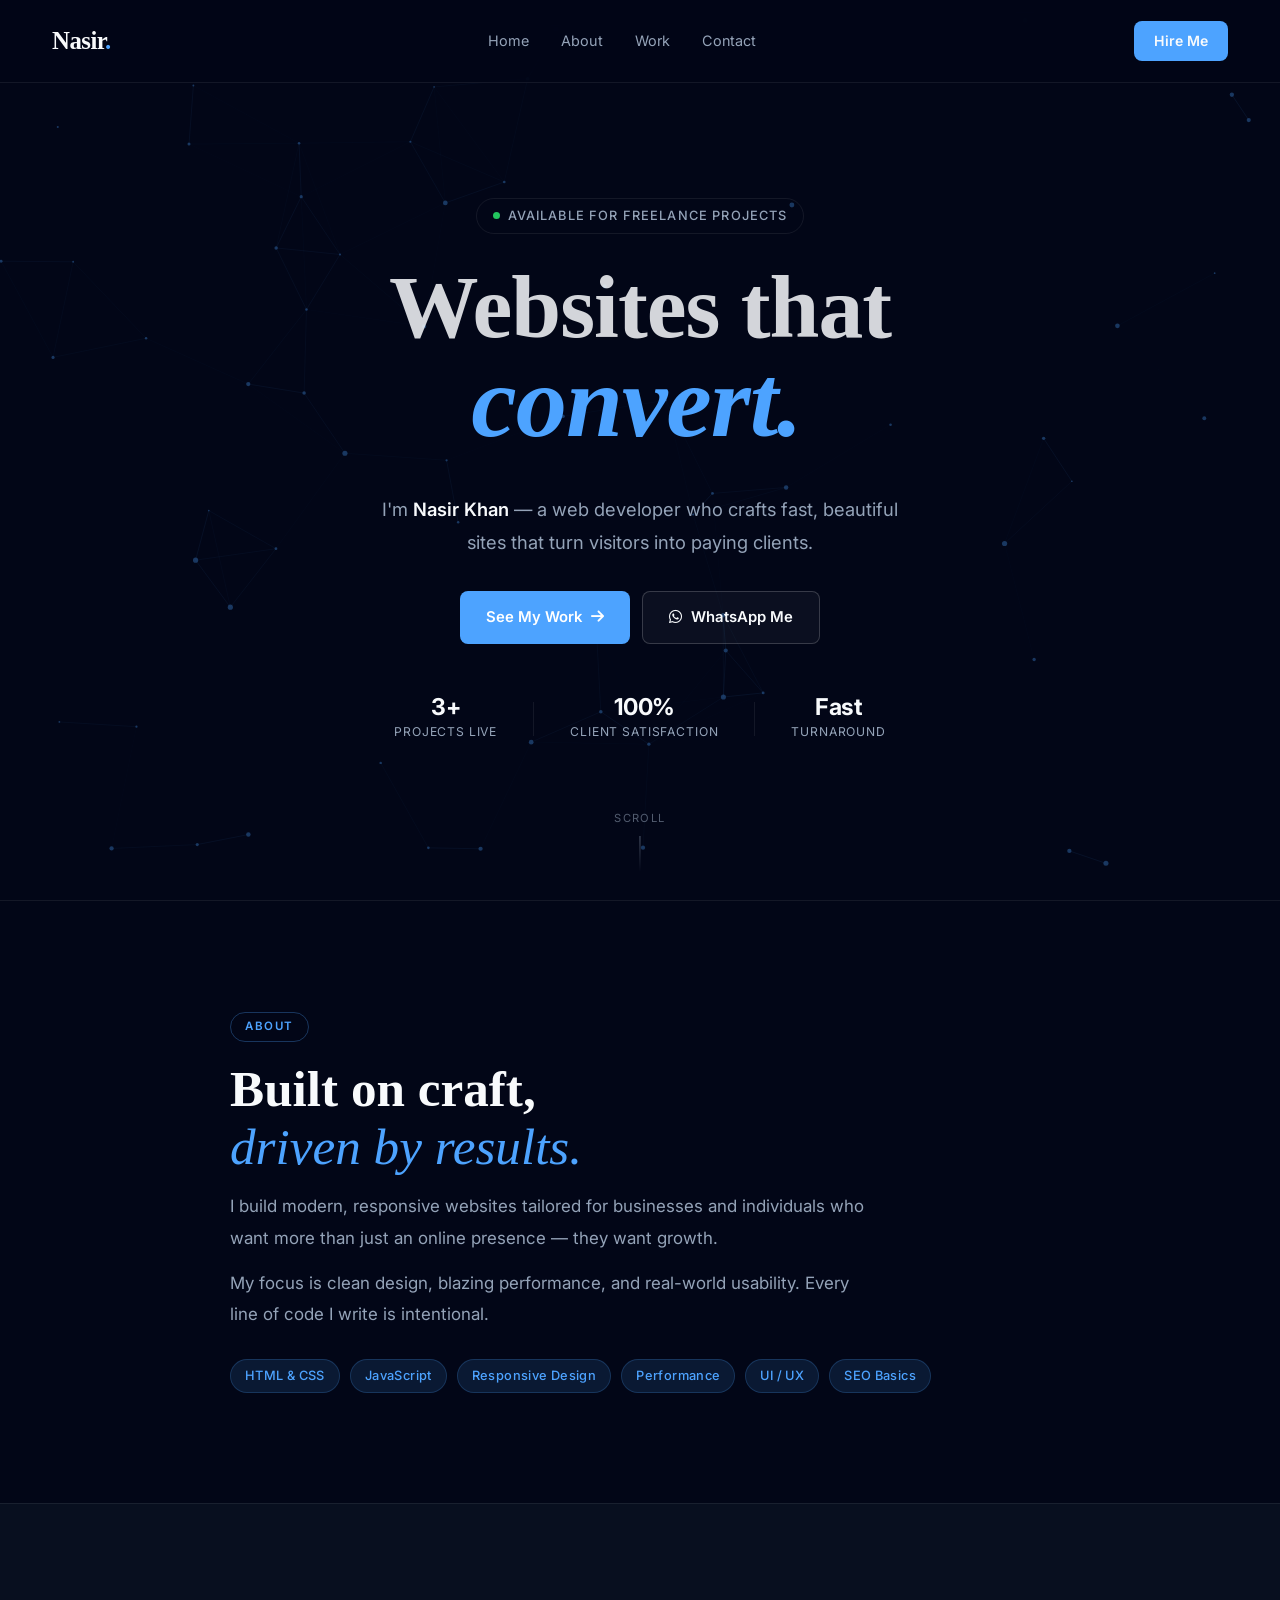
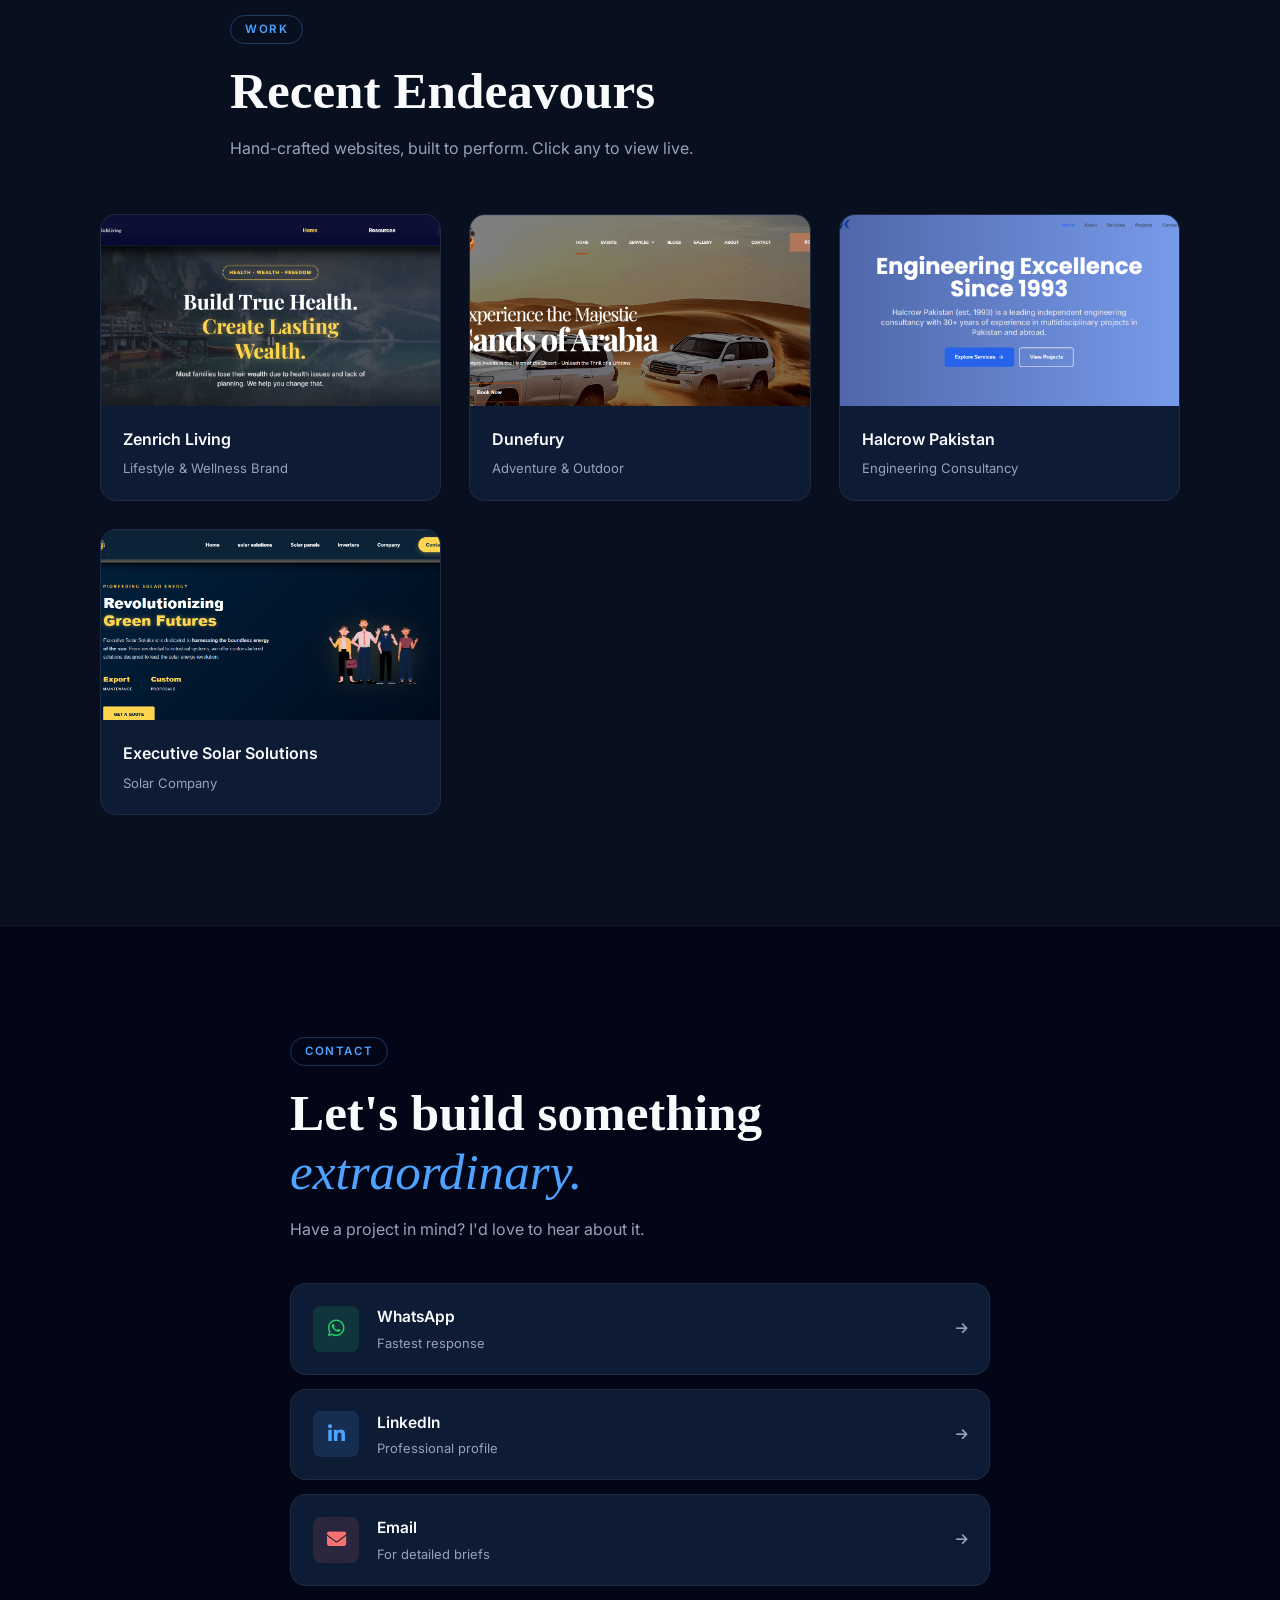
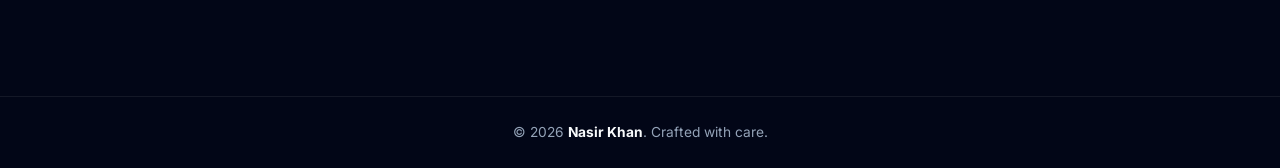
==== commit 6ac8c9a3: "Update image source for Executive Solar project" ====
--- a/index.html
+++ b/index.html
@@ -153,7 +153,7 @@
 
         <a href="https://executivesolar.live/company/" target="_blank" class="project-card reveal">
             <div class="project-img-wrap">
-                <img src="halcrow.png" alt="Executive Solar" loading="lazy">
+                <img src="executivesolar.png" alt="Executive Solar" loading="lazy">
                 <div class="project-overlay">
                     <span class="visit-label">Visit Site <i class="fas fa-arrow-up-right-from-square"></i></span>
                 </div>
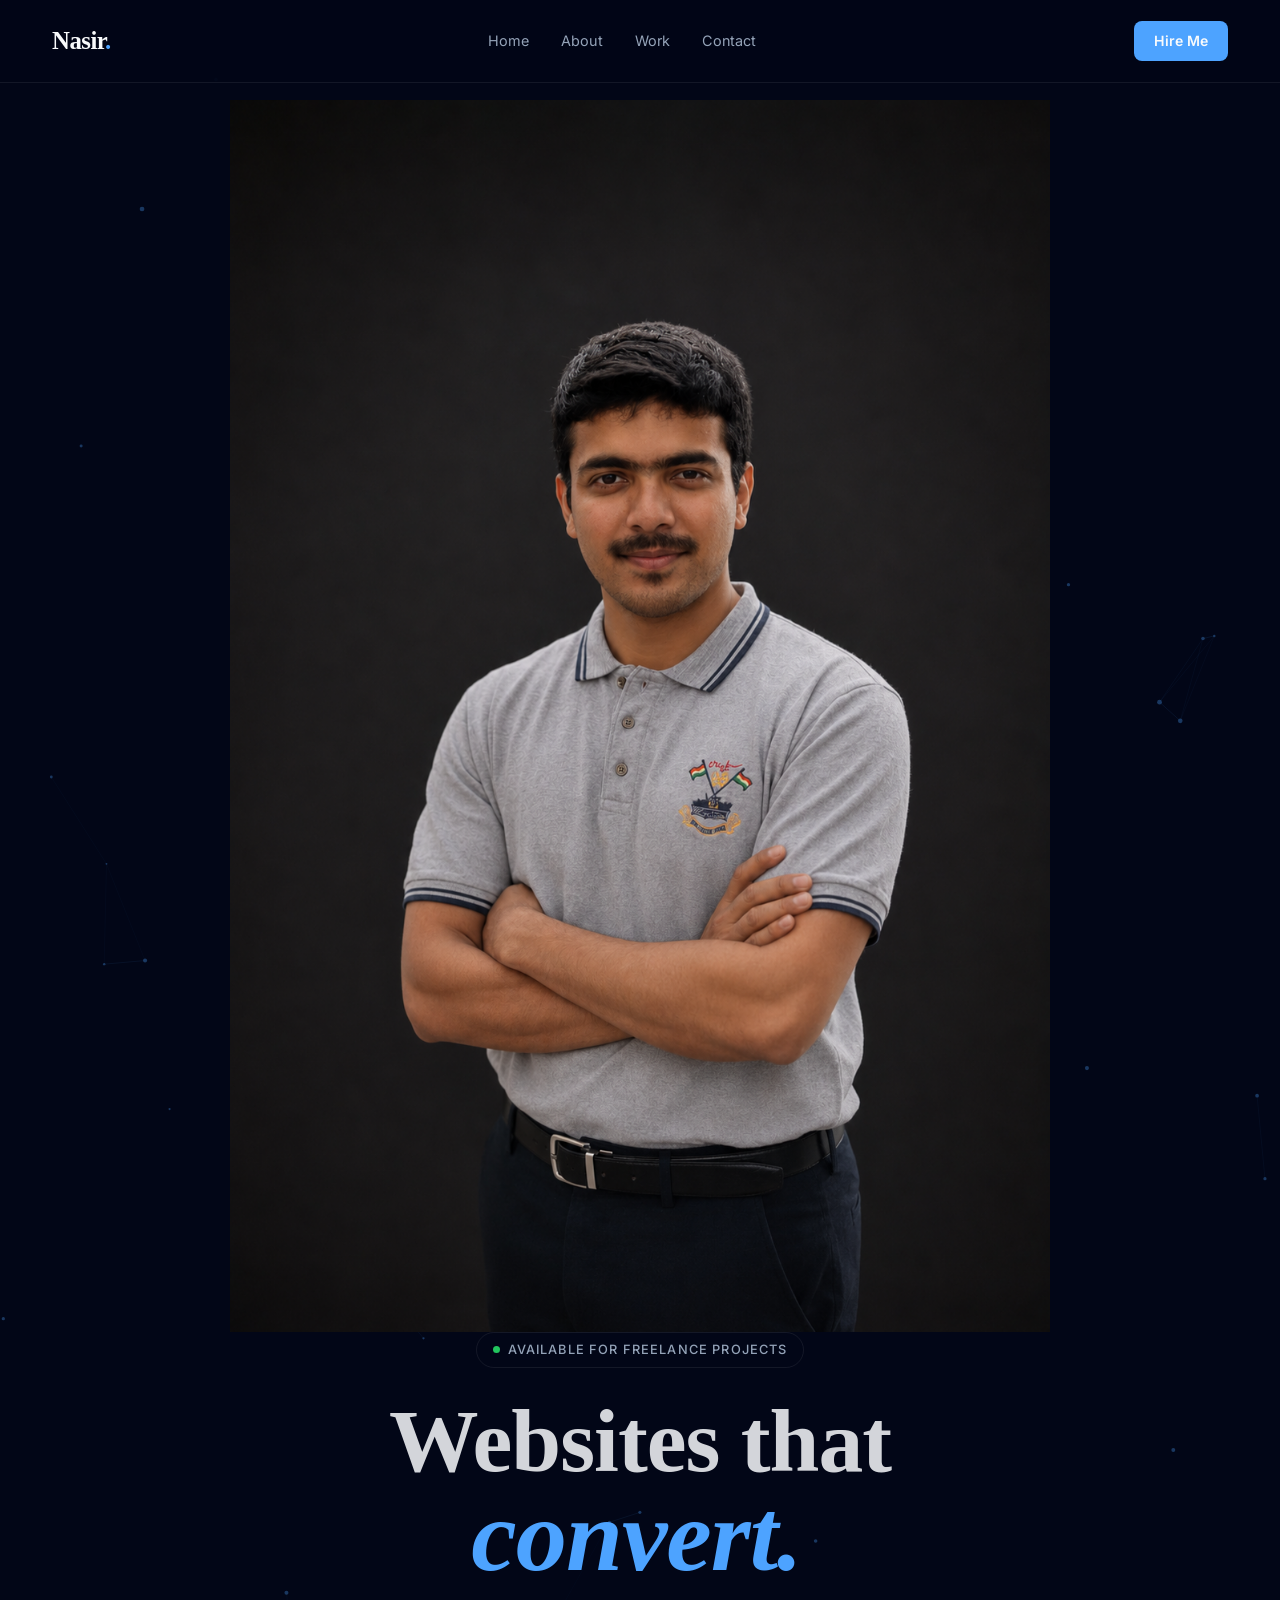
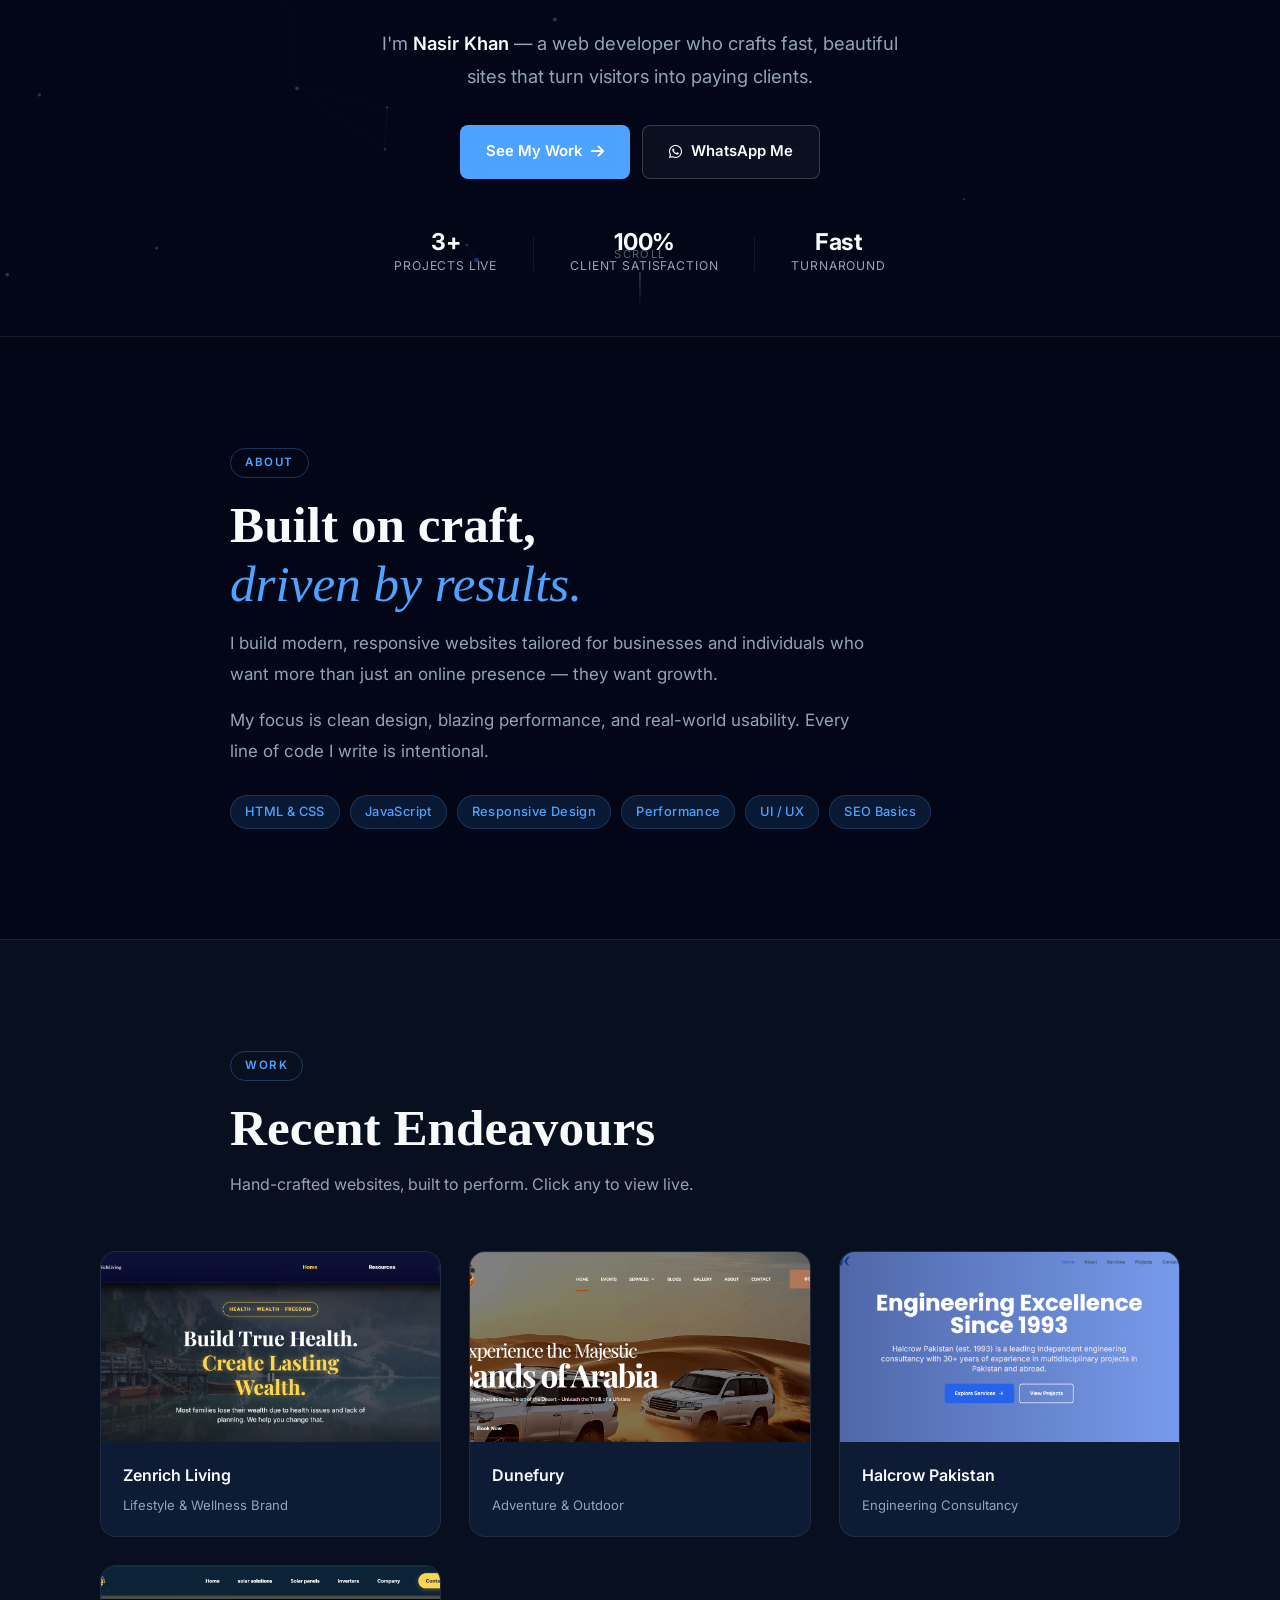
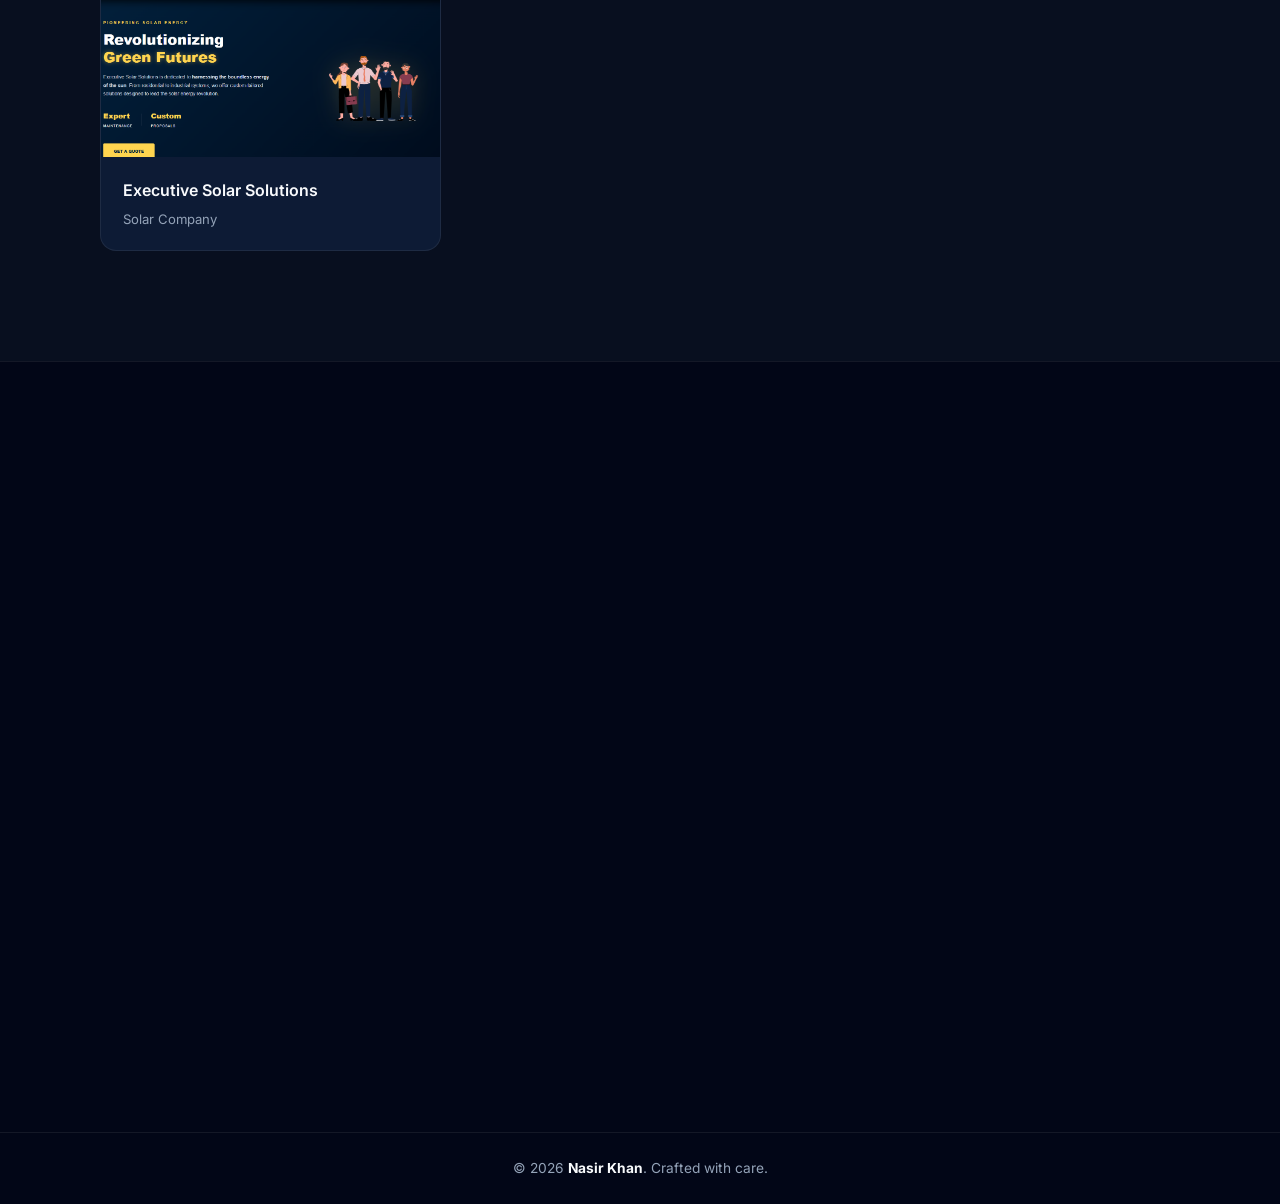
==== commit d8d4dd0d: "Add hero image to the home section" ====
--- a/index.html
+++ b/index.html
@@ -27,6 +27,9 @@
     <canvas id="hero-canvas"></canvas>
 
     <div class="hero-content">
+        <div class="hero-image">
+    <img src="nasir.png" alt="Nasir Khan">
+</div>
         <p class="hero-eyebrow">
             <span class="eyebrow-dot"></span>
             Available for freelance projects
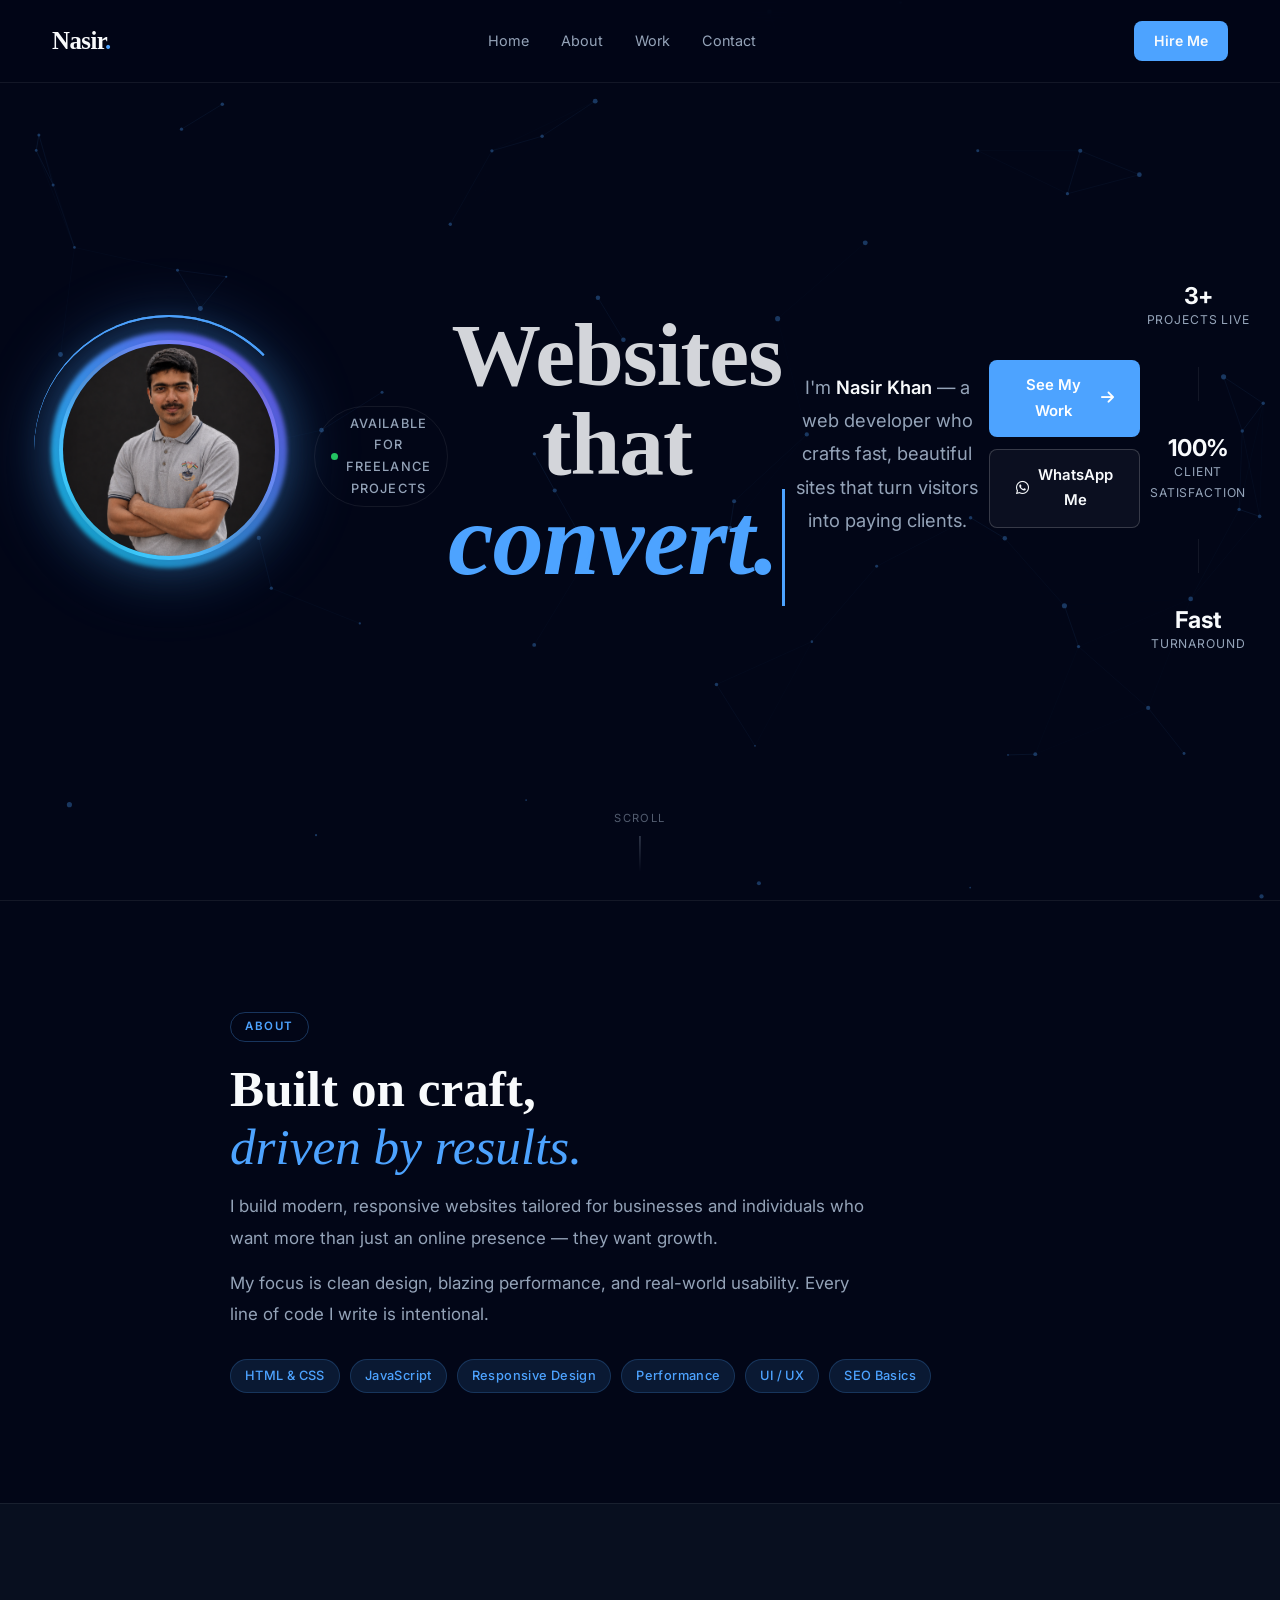
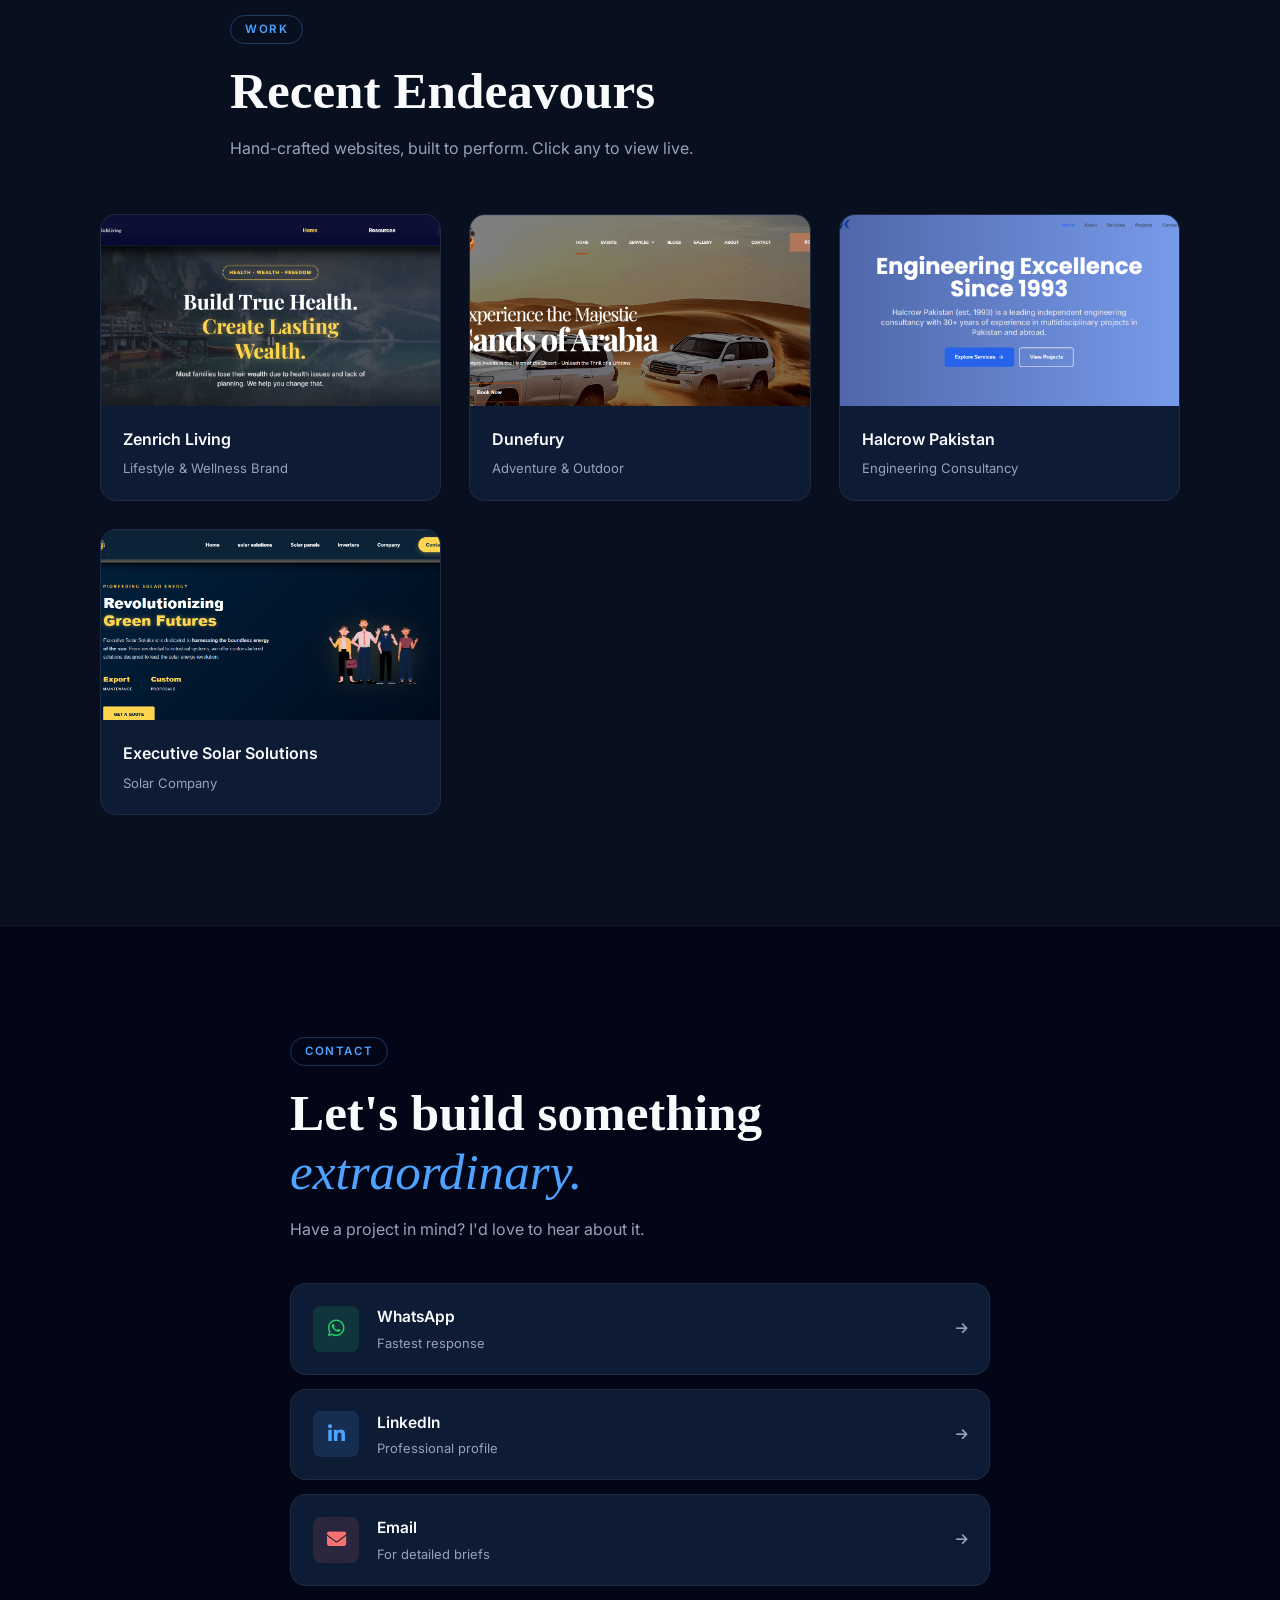
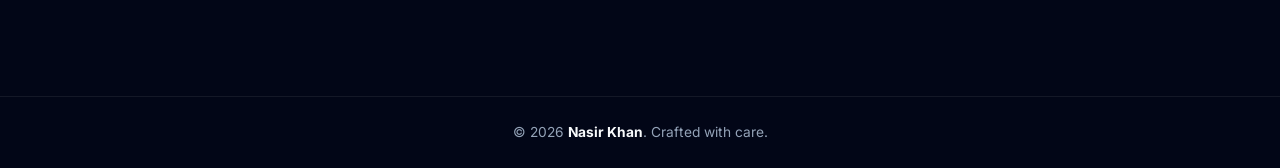
==== commit 1e6c6303: "Enhance hero section with image and animations Added new hero content section with image and orbits." ====
--- a/index.html
+++ b/index.html
@@ -26,10 +26,21 @@
 <section id="home" class="hero">
     <canvas id="hero-canvas"></canvas>
 
+
+<div class="hero-content">
+
+    <div class="hero-image">
+        <div class="orbit orbit-1"></div>
+        <div class="orbit orbit-2"></div>
+        <img src="nasir.png" alt="Nasir Khan">
+    </div>
+
+</div>
+    <!--
     <div class="hero-content">
         <div class="hero-image">
     <img src="nasir.png" alt="Nasir Khan">
-</div>
+</div>-->
         <p class="hero-eyebrow">
             <span class="eyebrow-dot"></span>
             Available for freelance projects
--- a/style.css
+++ b/style.css
@@ -172,6 +172,141 @@
     width: 100%;
 }
 
+/* ===== PROFILE IMAGE ===== */
+
+.hero-image{
+    width: 220px;
+    height: 220px;
+    margin: 0 auto 40px;
+    position: relative;
+    animation: float 4s ease-in-out infinite;
+}
+
+/* Animated Gradient Ring */
+.hero-image::before{
+    content: "";
+    position: absolute;
+    inset: -8px;
+    border-radius: 50%;
+
+    background: linear-gradient(
+        45deg,
+        #4da3ff,
+        #00e5ff,
+        #7c3aed,
+        #4da3ff
+    );
+
+    background-size: 300% 300%;
+
+    animation: gradientRotate 6s linear infinite;
+    z-index: 0;
+
+    filter: blur(2px);
+}
+
+/* Outer Glow */
+.hero-image::after{
+    content: "";
+    position: absolute;
+    inset: -20px;
+    border-radius: 50%;
+
+    background: rgba(77,163,255,0.25);
+    filter: blur(30px);
+
+    z-index: -1;
+
+    animation: pulseGlow 3s ease-in-out infinite;
+}
+
+.hero-image img{
+    width: 100%;
+    height: 100%;
+    object-fit: cover;
+
+    border-radius: 50%;
+    position: relative;
+    z-index: 2;
+
+    border: 4px solid rgba(255,255,255,0.15);
+
+    box-shadow:
+        0 0 40px rgba(77,163,255,0.4),
+        0 15px 50px rgba(0,0,0,0.4);
+
+    transition: all 0.5s ease;
+
+    backdrop-filter: blur(10px);
+}
+
+.hero-image:hover img{
+    transform: scale(1.08) rotate(3deg);
+
+    box-shadow:
+        0 0 60px rgba(77,163,255,0.8),
+        0 20px 60px rgba(0,0,0,0.5);
+}
+
+/* Floating Animation */
+@keyframes float{
+    0%{
+        transform: translateY(0px);
+    }
+    50%{
+        transform: translateY(-12px);
+    }
+    100%{
+        transform: translateY(0px);
+    }
+}
+
+/* Gradient Ring Animation */
+@keyframes gradientRotate{
+    0%{
+        background-position: 0% 50%;
+    }
+    50%{
+        background-position: 100% 50%;
+    }
+    100%{
+        background-position: 0% 50%;
+    }
+}
+/*----------ring effect----*/
+.hero-image .orbit{
+    position: absolute;
+    inset: -25px;
+    border-radius: 50%;
+    border-top: 2px solid #4da3ff;
+    border-right: 2px solid transparent;
+    animation: spin 8s linear infinite;
+}
+
+@keyframes spin{
+    from{
+        transform: rotate(0deg);
+    }
+    to{
+        transform: rotate(360deg);
+    }
+}
+/*------------*/
+/* Glow Pulse */
+@keyframes pulseGlow{
+    0%{
+        opacity: 0.5;
+        transform: scale(1);
+    }
+    50%{
+        opacity: 1;
+        transform: scale(1.08);
+    }
+    100%{
+        opacity: 0.5;
+        transform: scale(1);
+    }
+}
 /* Eyebrow */
 .hero-eyebrow {
     display: inline-flex;
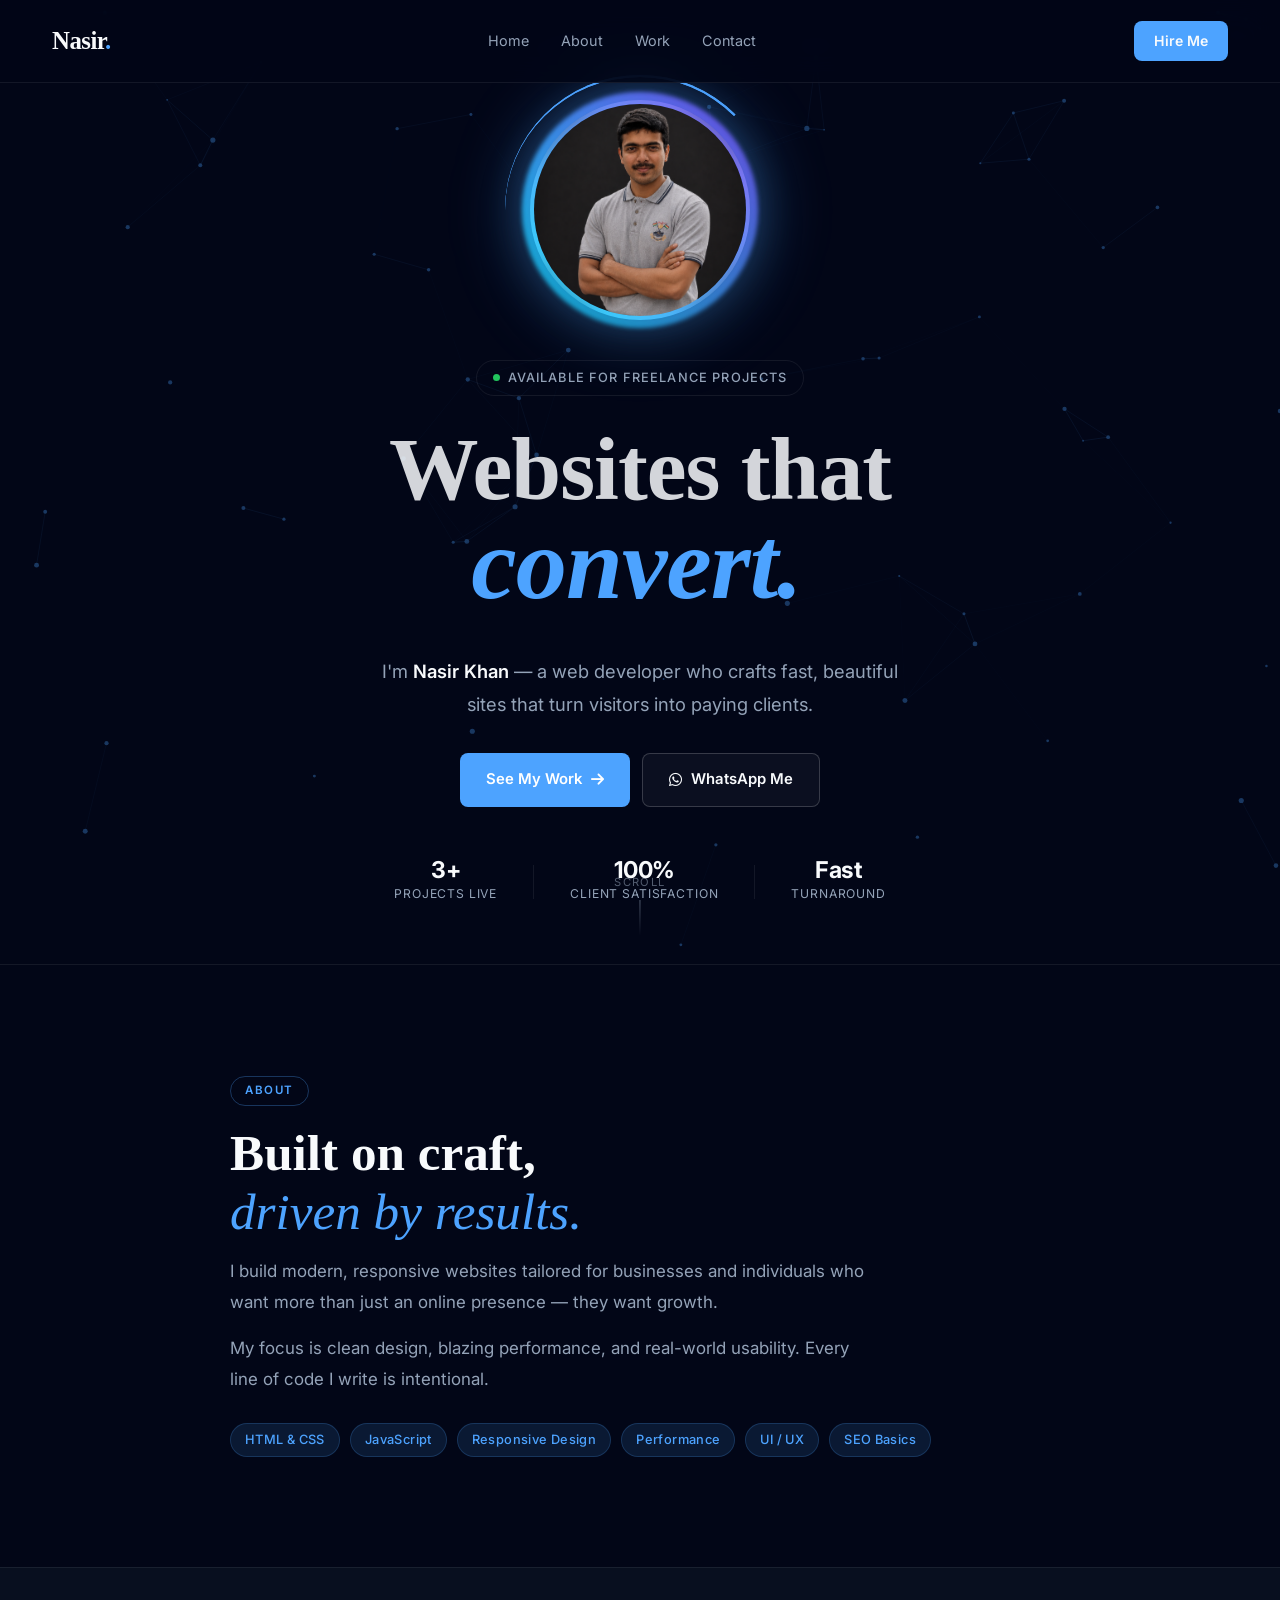
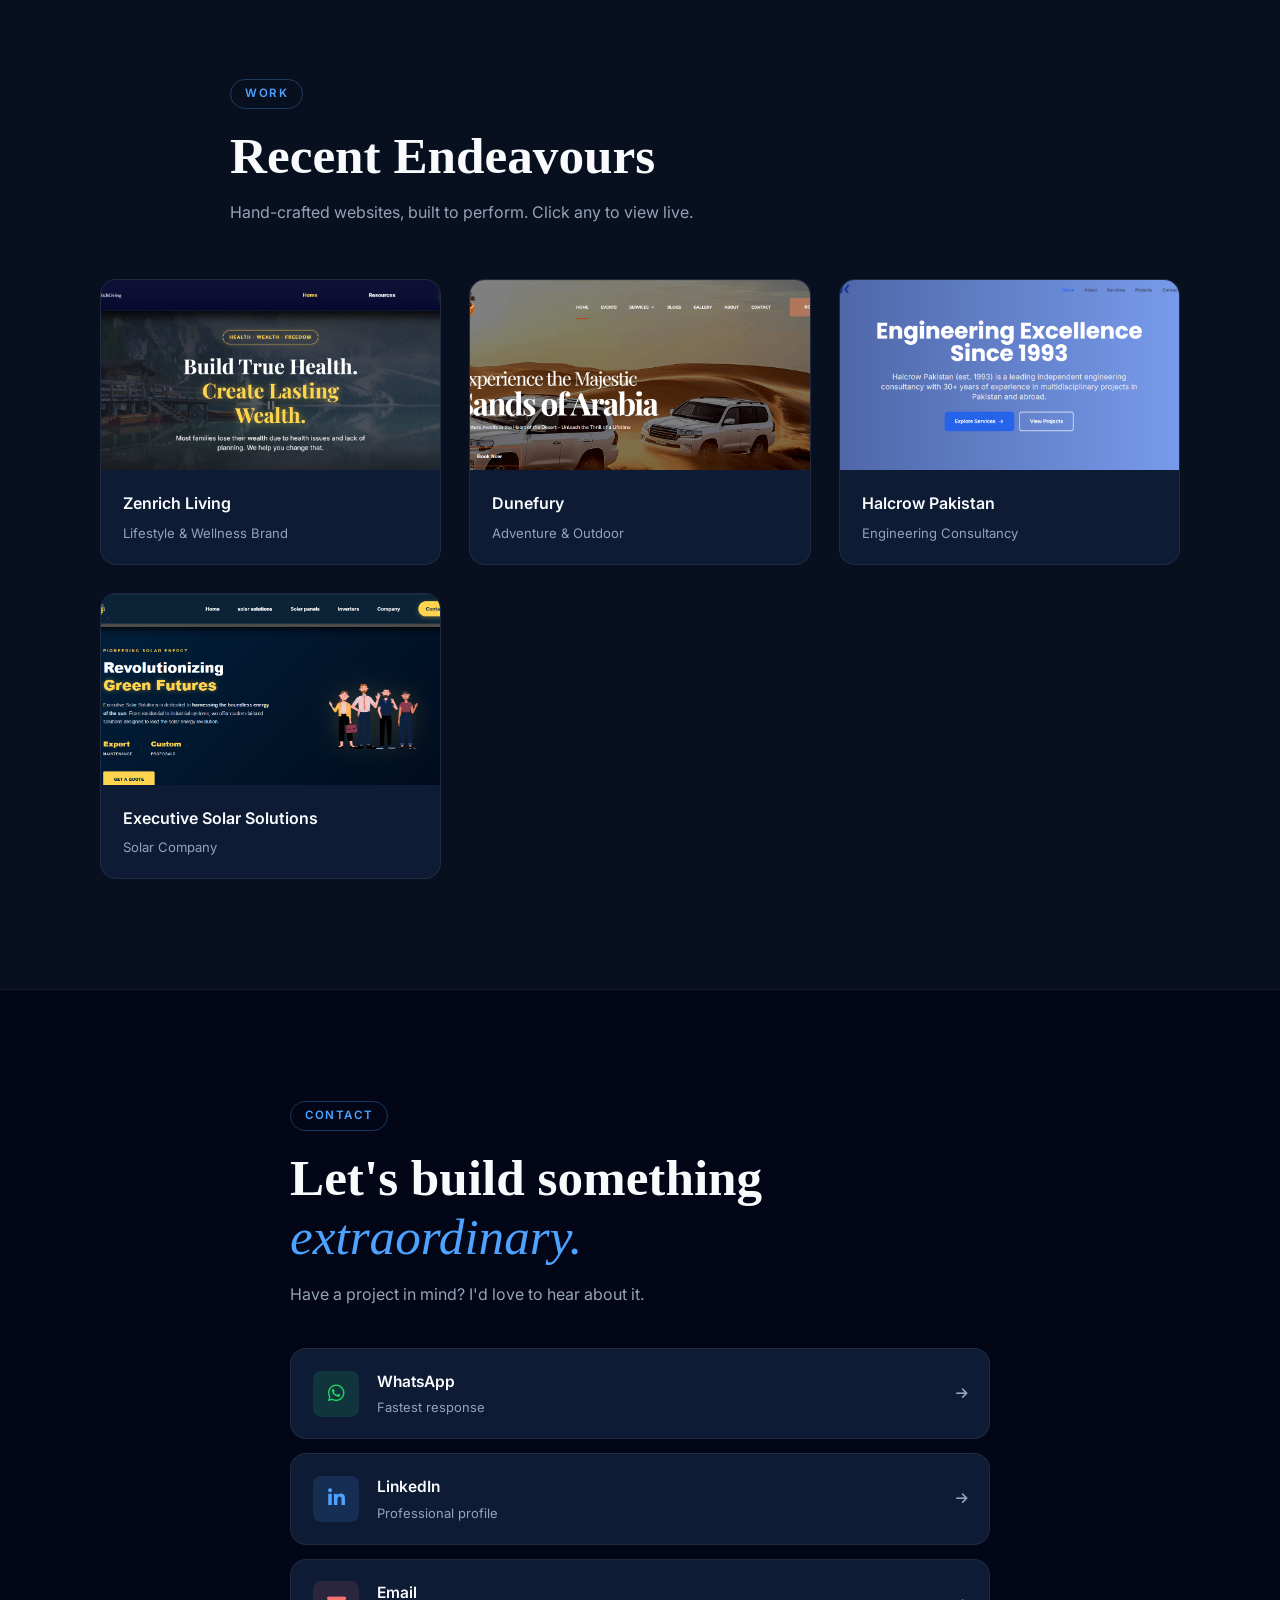
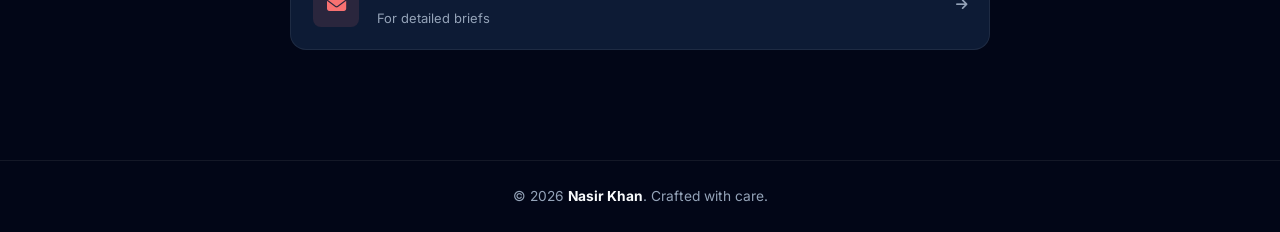
==== commit f2150372: "Remove commented hero content from index.html" ====
--- a/index.html
+++ b/index.html
@@ -35,7 +35,6 @@
         <img src="nasir.png" alt="Nasir Khan">
     </div>
 
-</div>
     <!--
     <div class="hero-content">
         <div class="hero-image">
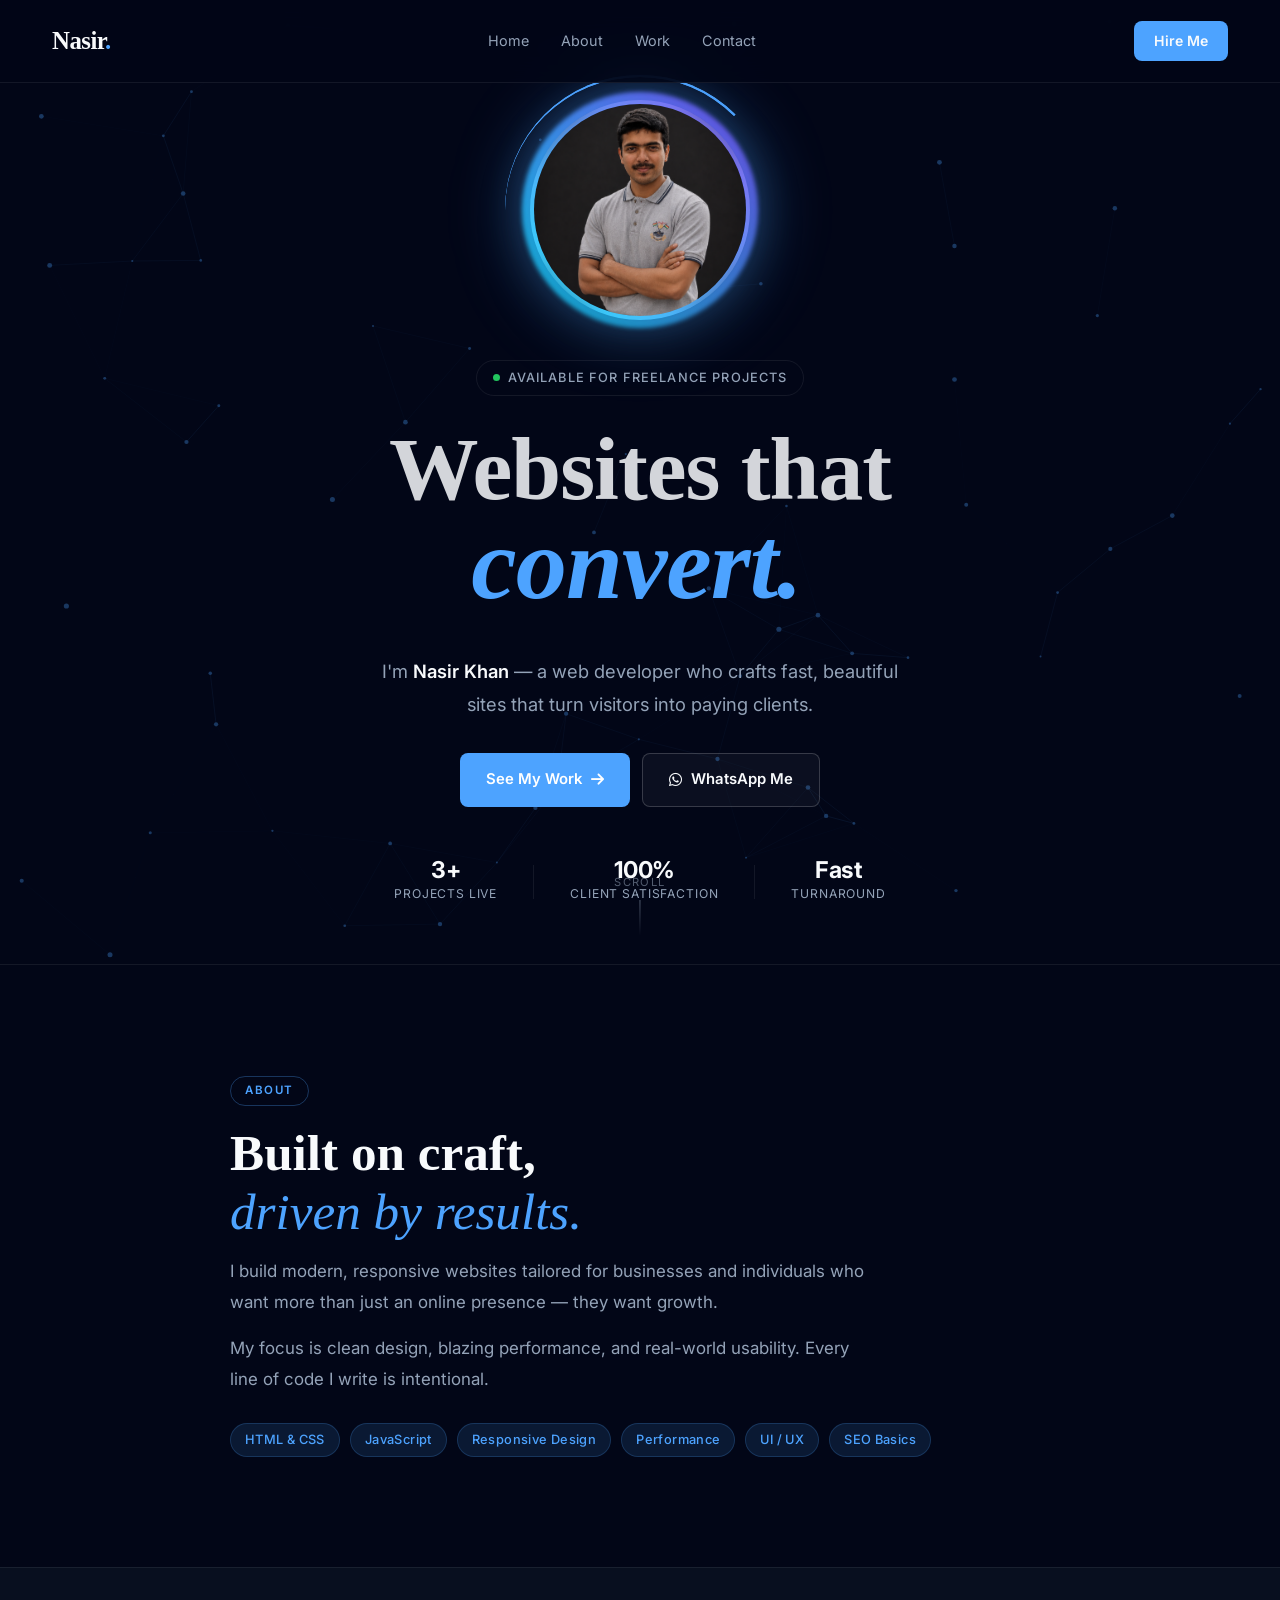
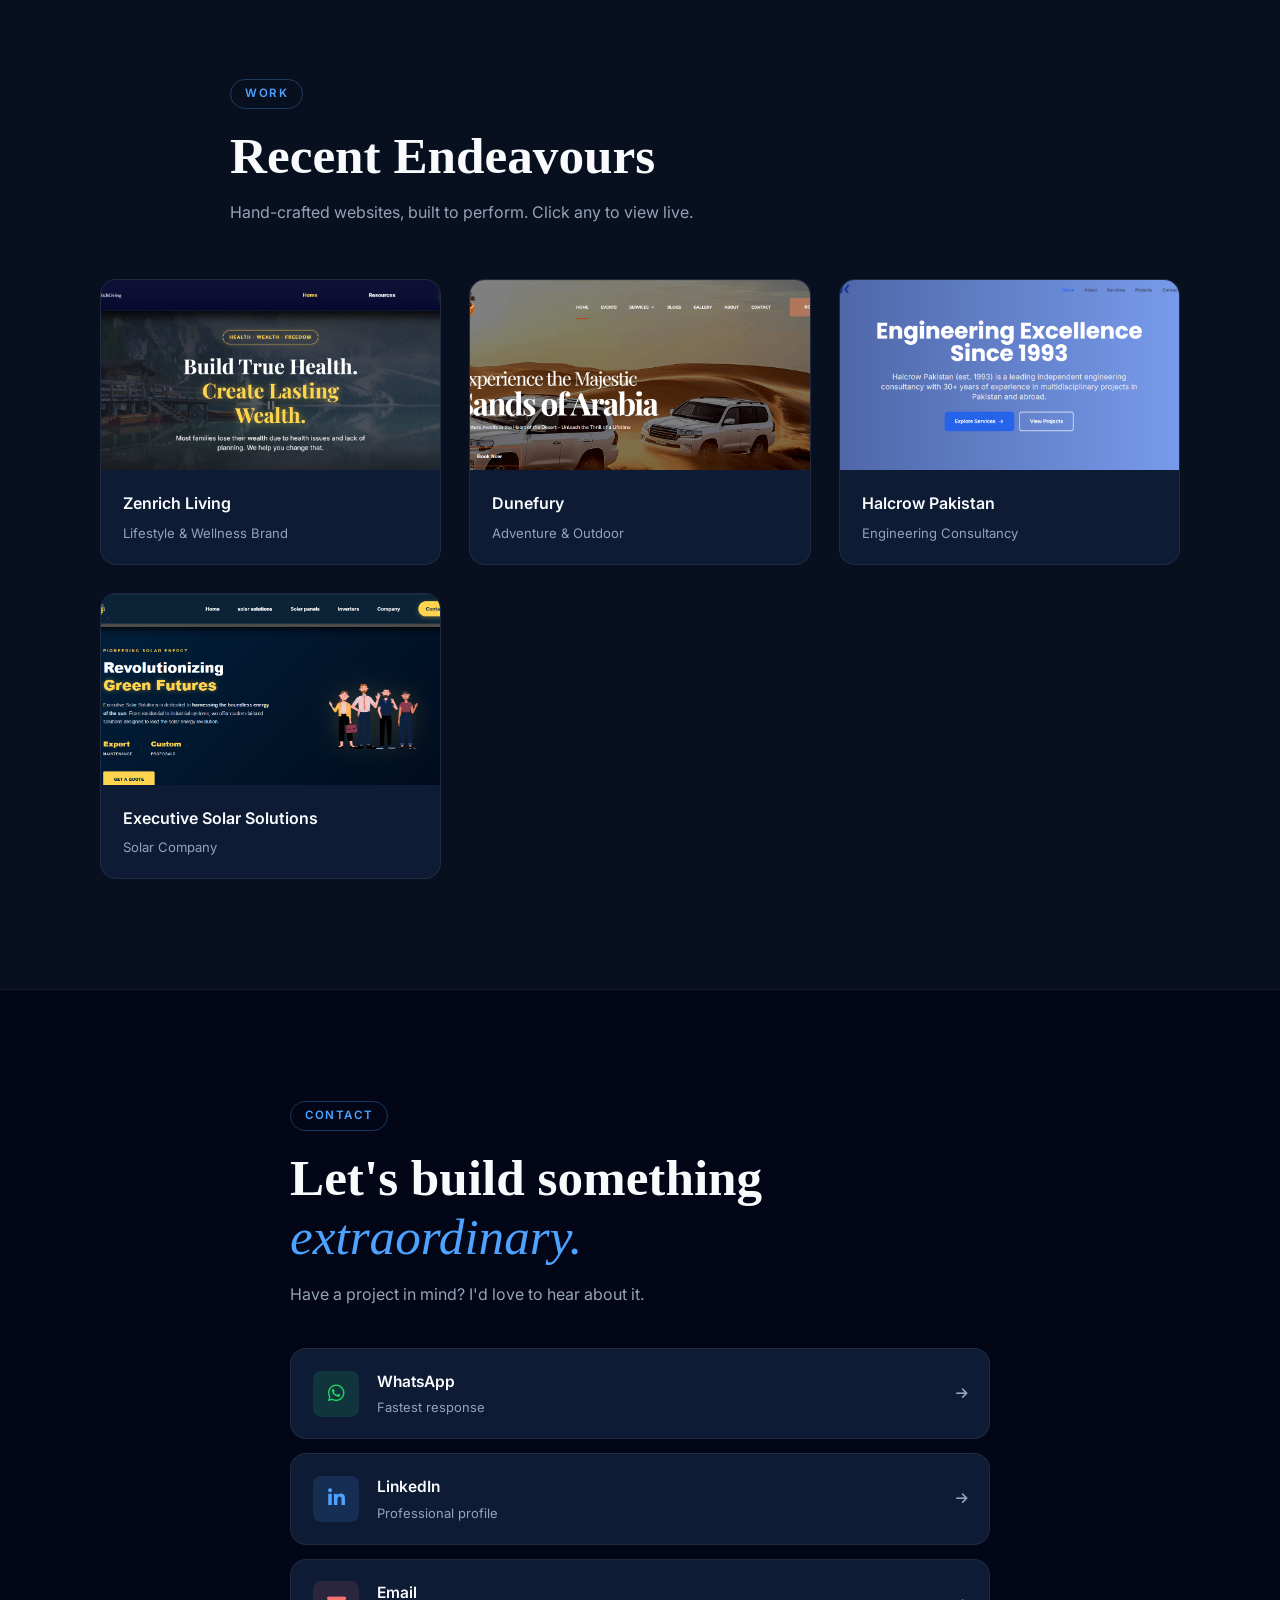
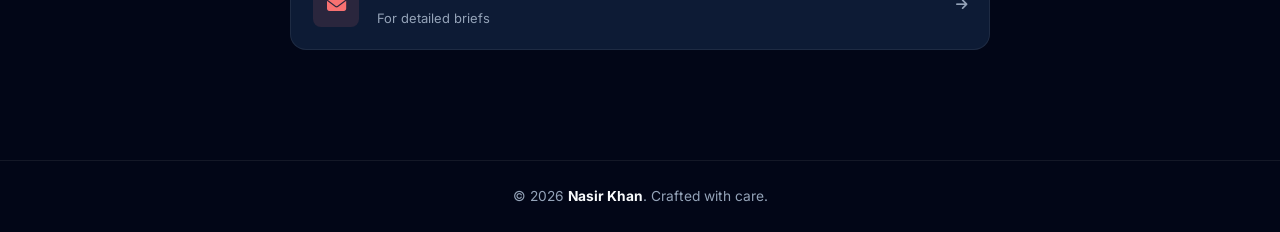
==== commit 054d8d16: "Refactor hero section layout and content" ====
--- a/index.html
+++ b/index.html
@@ -10,7 +10,6 @@
 </head>
 <body>
 
-<!-- ===== NAVBAR ===== -->
 <header class="navbar" id="navbar">
     <a href="#home" class="logo">Nasir<span>.</span></a>
     <nav>
@@ -22,75 +21,66 @@
     <a href="https://wa.me/923450613910" target="_blank" class="btn-nav">Hire Me</a>
 </header>
 
-<!-- ===== HERO ===== -->
 <section id="home" class="hero">
     <canvas id="hero-canvas"></canvas>
 
-
-<div class="hero-content">
-
-    <div class="hero-image">
-        <div class="orbit orbit-1"></div>
-        <div class="orbit orbit-2"></div>
-        <img src="nasir.png" alt="Nasir Khan">
-    </div>
-
-    <!--
     <div class="hero-content">
+
         <div class="hero-image">
-    <img src="nasir.png" alt="Nasir Khan">
-</div>-->
-        <p class="hero-eyebrow">
-            <span class="eyebrow-dot"></span>
-            Available for freelance projects
-        </p>
-
-        <h1 class="hero-title">
-            <span class="line-top">Websites that</span>
-            <span class="line-accent" id="typed-word">convert.</span>
-        </h1>
-
-        <p class="hero-sub">
-            I'm <strong>Nasir Khan</strong> — a web developer who crafts fast,
-            beautiful sites that turn visitors into paying clients.
-        </p>
-
-        <div class="hero-buttons">
-            <a href="#work" class="btn btn-primary magnetic">
-                <span>See My Work</span>
-                <i class="fas fa-arrow-right"></i>
-            </a>
-            <a href="https://wa.me/923450613910" target="_blank" class="btn btn-ghost magnetic">
-                <i class="fab fa-whatsapp"></i>
-                <span>WhatsApp Me</span>
-            </a>
+            <div class="orbit orbit-1"></div>
+            <div class="orbit orbit-2"></div>
+            <img src="nasir.png" alt="Nasir Khan">
         </div>
 
-        <div class="hero-stats">
-            <div class="stat">
-                <strong>3+</strong>
-                <span>Projects Live</span>
-            </div>
-            <div class="stat-divider"></div>
-            <div class="stat">
-                <strong>100%</strong>
-                <span>Client Satisfaction</span>
-            </div>
-            <div class="stat-divider"></div>
-            <div class="stat">
-                <strong>Fast</strong>
-                <span>Turnaround</span>
-            </div>
-        </div>
-    </div>
-
-    <div class="hero-scroll-hint">
+        <div class="hero-text-block">
+            <p class="hero-eyebrow">
+                <span class="eyebrow-dot"></span>
+                Available for freelance projects
+            </p>
+
+            <h1 class="hero-title">
+                <span class="line-top">Websites that</span>
+                <span class="line-accent" id="typed-word">convert.</span>
+            </h1>
+
+            <p class="hero-sub">
+                I'm <strong>Nasir Khan</strong> — a web developer who crafts fast,
+                beautiful sites that turn visitors into paying clients.
+            </p>
+
+            <div class="hero-buttons">
+                <a href="#work" class="btn btn-primary magnetic">
+                    <span>See My Work</span>
+                    <i class="fas fa-arrow-right"></i>
+                </a>
+                <a href="https://wa.me/923450613910" target="_blank" class="btn btn-ghost magnetic">
+                    <i class="fab fa-whatsapp"></i>
+                    <span>WhatsApp Me</span>
+                </a>
+            </div>
+
+            <div class="hero-stats">
+                <div class="stat">
+                    <strong>3+</strong>
+                    <span>Projects Live</span>
+                </div>
+                <div class="stat-divider"></div>
+                <div class="stat">
+                    <strong>100%</strong>
+                    <span>Client Satisfaction</span>
+                </div>
+                <div class="stat-divider"></div>
+                <div class="stat">
+                    <strong>Fast</strong>
+                    <span>Turnaround</span>
+                </div>
+            </div>
+        </div> </div> <div class="hero-scroll-hint">
         <span>Scroll</span>
         <div class="scroll-line"></div>
     </div>
 </section>
 
-<!-- ===== ABOUT ===== -->
 <section id="about" class="about-section">
     <div class="about-inner reveal">
         <div class="badge">About</div>
@@ -116,7 +106,6 @@
     </div>
 </section>
 
-<!-- ===== WORK ===== -->
 <section id="work" class="work-section">
     <div class="section-header reveal">
         <div class="badge">Work</div>
@@ -179,7 +168,6 @@
     </div>
 </section>
 
-<!-- ===== CONTACT ===== -->
 <section id="contact" class="contact-section">
     <div class="contact-inner reveal">
         <div class="badge">Contact</div>
@@ -217,7 +205,6 @@
     </div>
 </section>
 
-<!-- ===== FOOTER ===== -->
 <footer>
     <p>© 2026 <strong>Nasir Khan</strong>. Crafted with care.</p>
 </footer>
